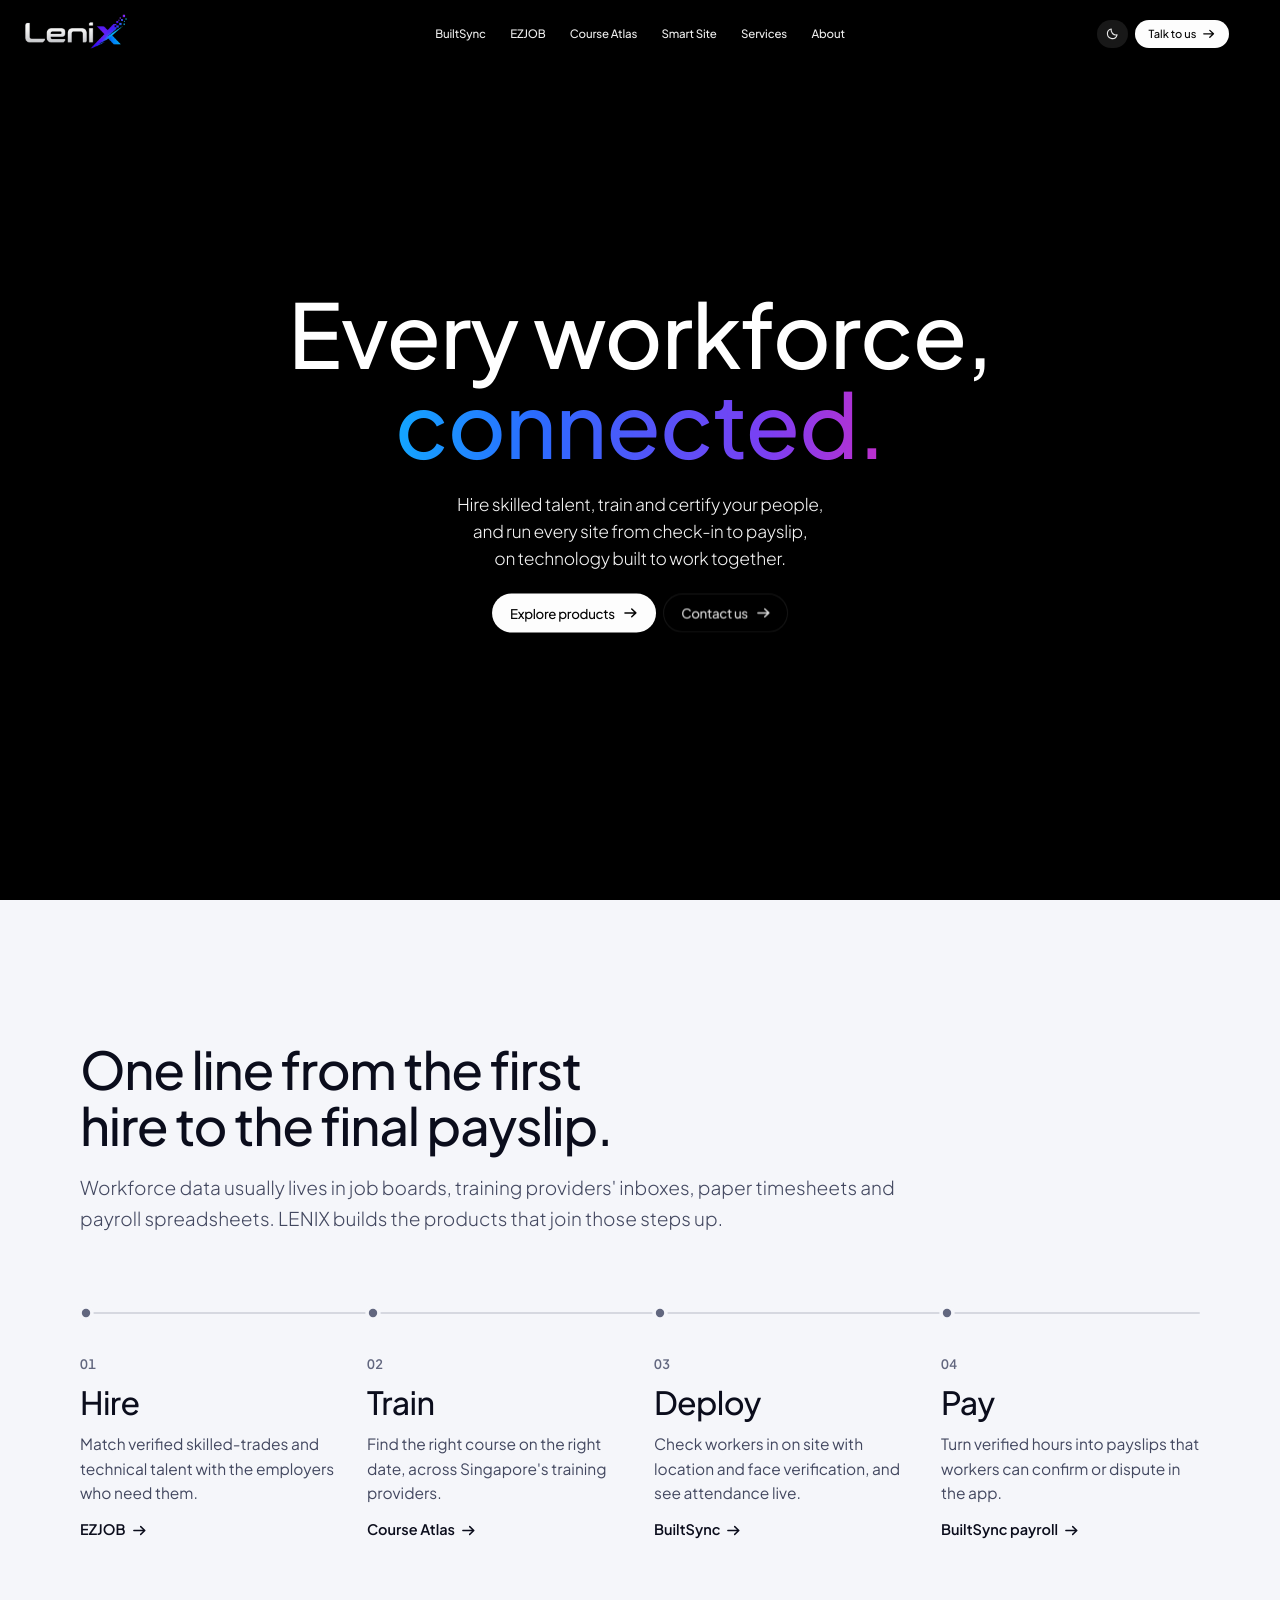
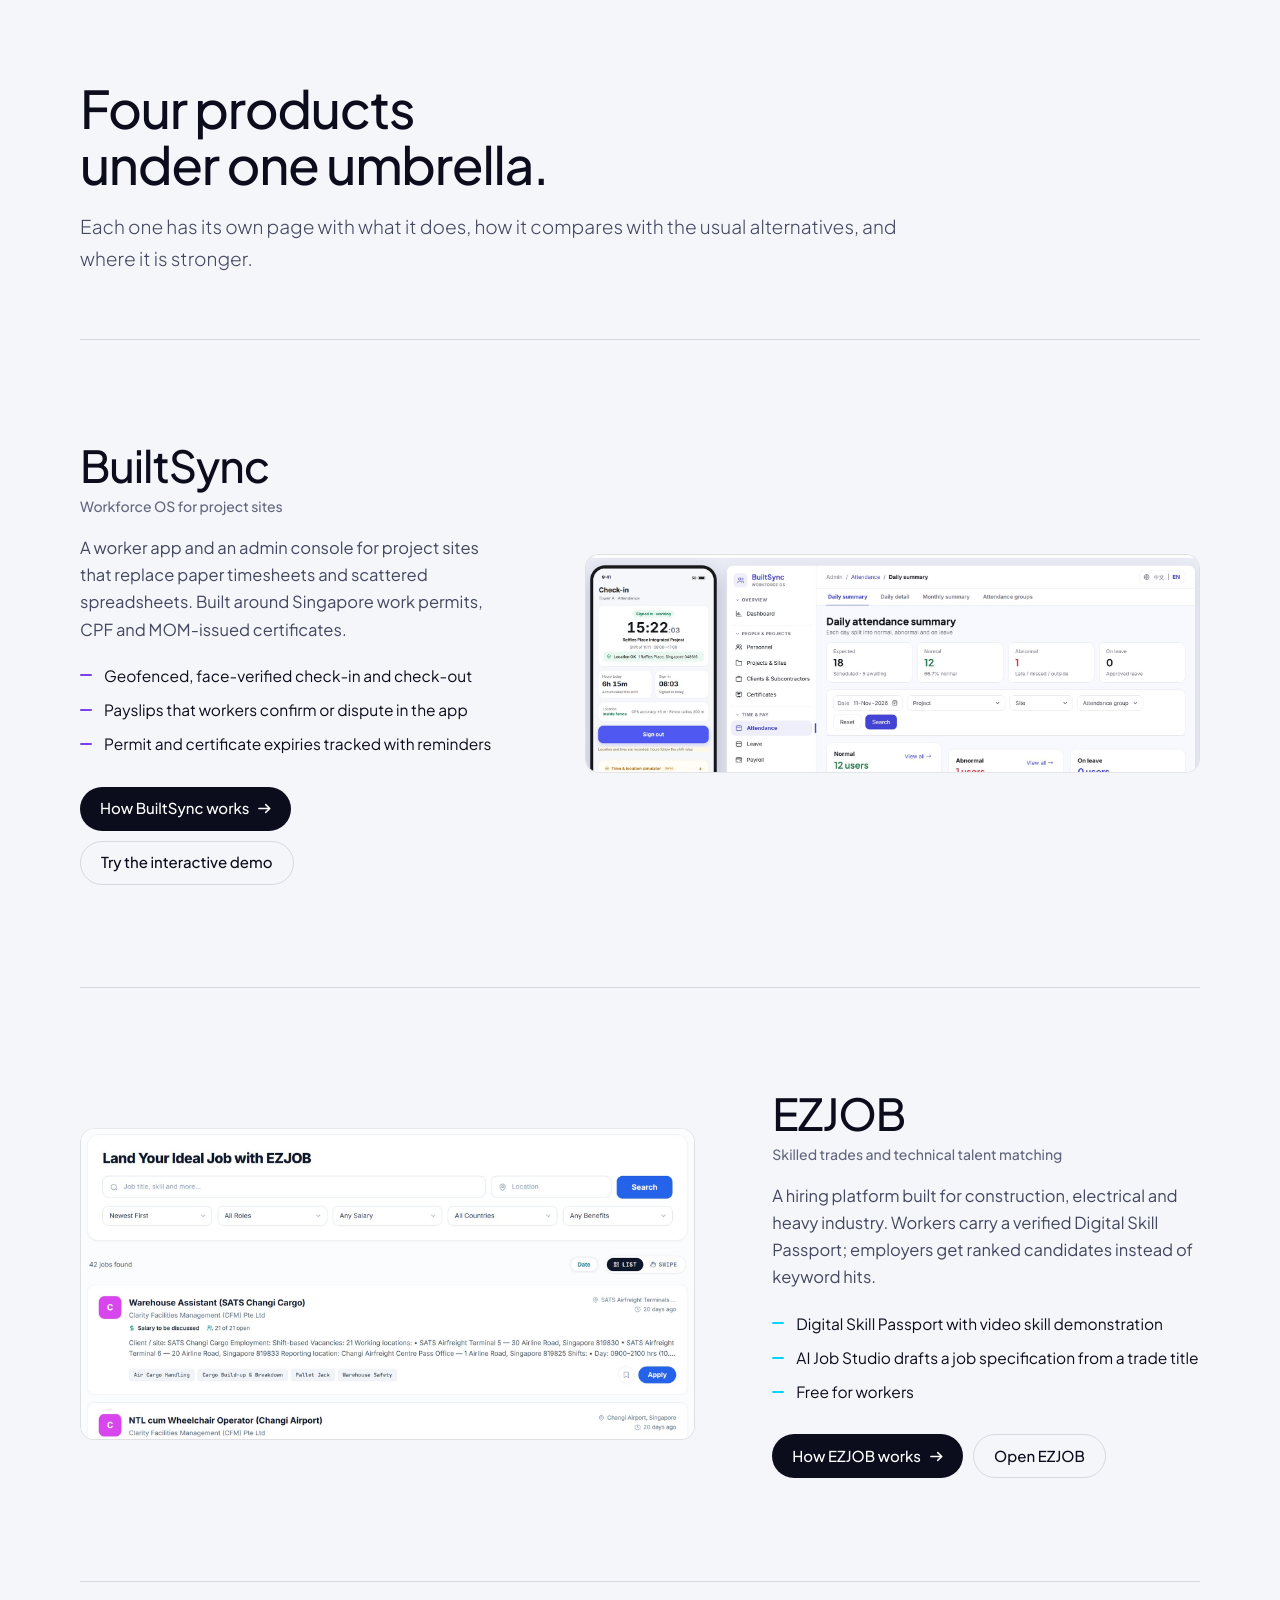
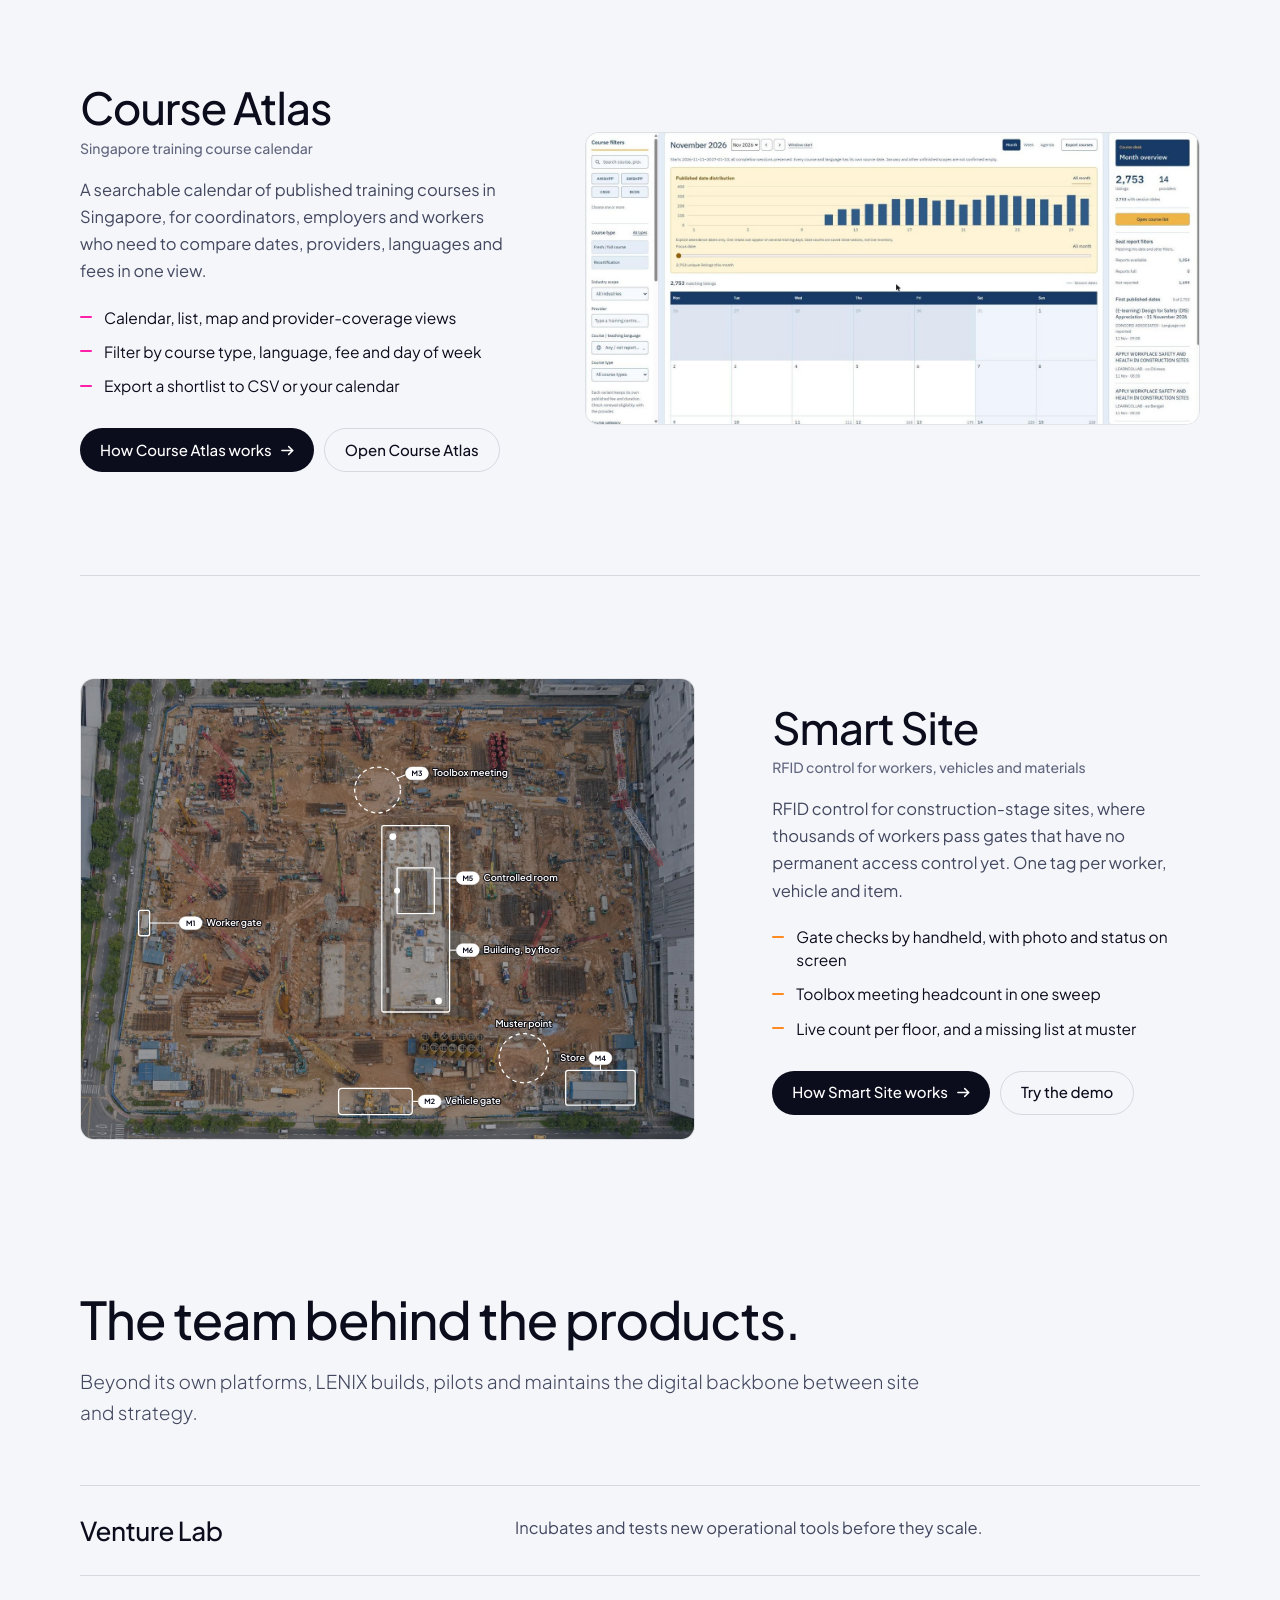
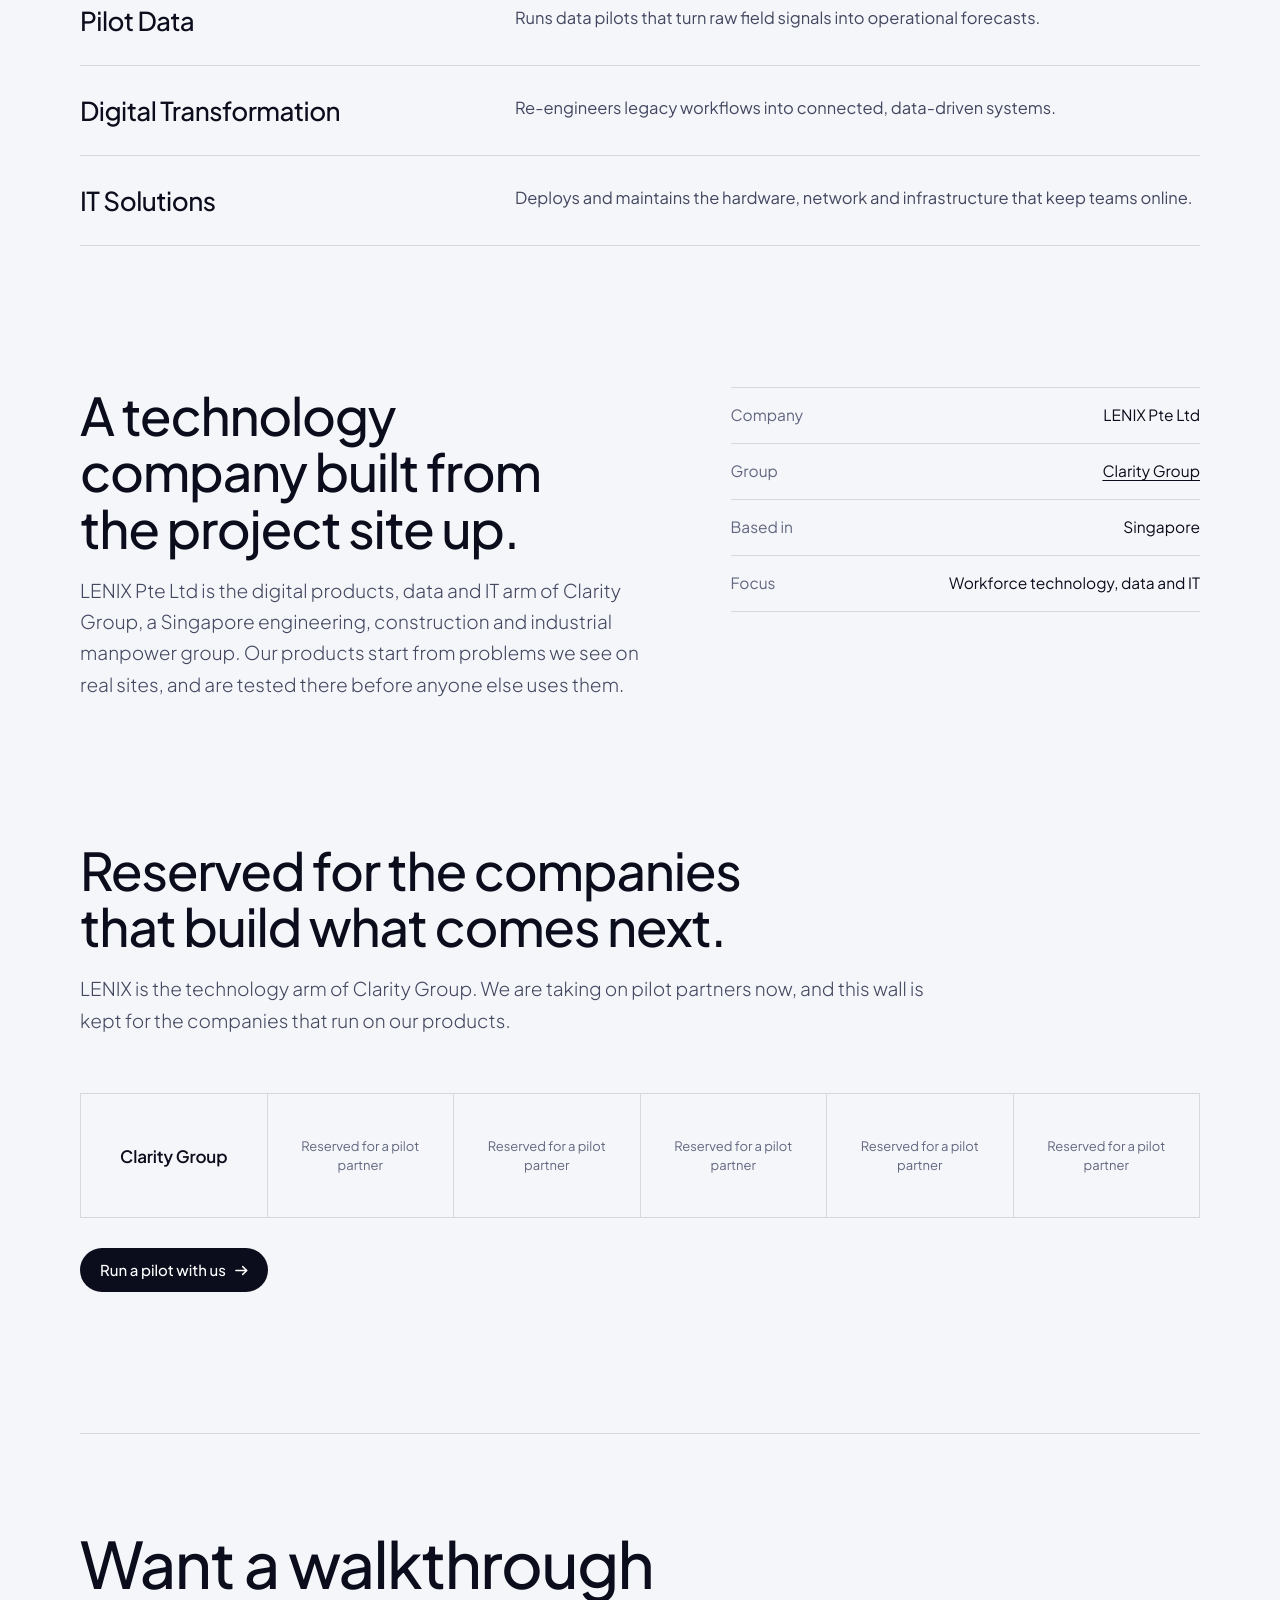
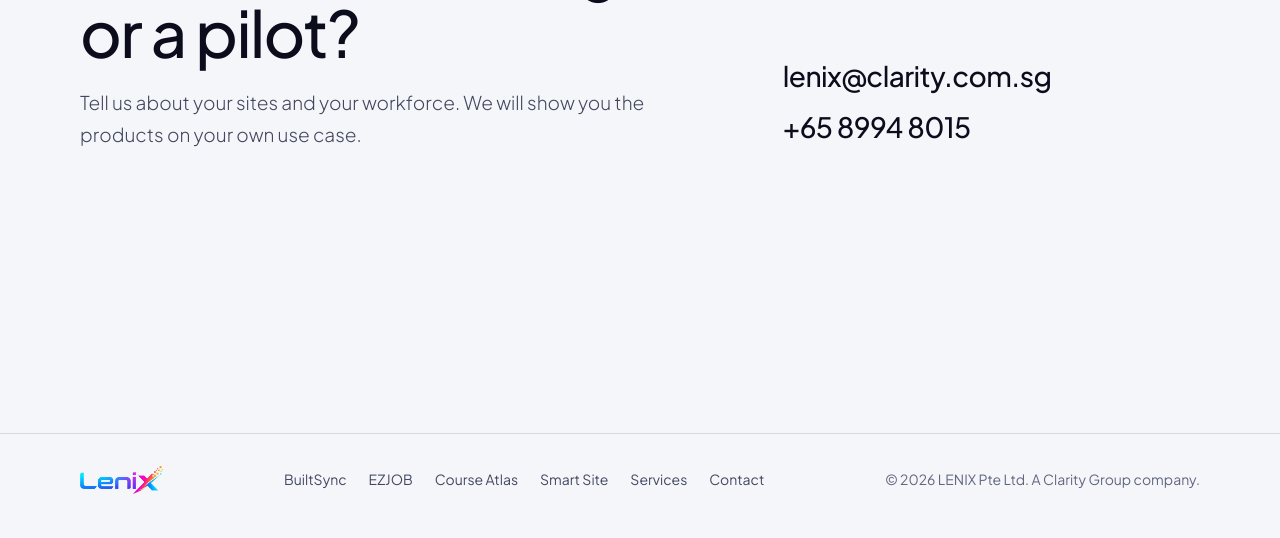
==== index.html @ 9328e0b2 "LENIX website: home, product pages, demos Static site generated by tools/build_pages.py.  Co-Authore" ====
<!DOCTYPE html>
<html lang="en">
<head>
<meta charset="utf-8">
<meta name="viewport" content="width=device-width, initial-scale=1, viewport-fit=cover">
<title>LENIX — Connecting every workforce</title>
<meta name="description" content="LENIX builds the technology that links the workforce together: EZJOB for hiring, Course Atlas for training and BuiltSync for running every project site.">
<script>
(function(){var t;try{t=localStorage.getItem('lenix-theme')}catch(e){}
if(t!=='light'&&t!=='dark'){t=window.matchMedia&&matchMedia('(prefers-color-scheme: light)').matches?'light':'dark'}
document.documentElement.setAttribute('data-theme',t);})();
</script>
<link rel="preconnect" href="https://fonts.googleapis.com">
<link rel="preconnect" href="https://fonts.gstatic.com" crossorigin>
<link href="https://fonts.googleapis.com/css2?family=Plus+Jakarta+Sans:wght@300;400;500;600;800&display=block" rel="stylesheet">
<link rel="stylesheet" href="assets/site.css">
<link rel="stylesheet" href="assets/showcase.css">
<script>
(function(){
  var root = document.documentElement;
  if (window.matchMedia && matchMedia('(prefers-reduced-motion: reduce)').matches) return;
  root.classList.add('anim');
  var started = false, cleaned = false, bootTimer, safety;
  function clean(){ if (cleaned) return; cleaned = true; clearTimeout(safety);
    document.removeEventListener('animationend', onEnd, true);
    root.classList.remove('anim'); root.classList.remove('go'); }
  function onEnd(ev){ if (ev.animationName === 'pillIn' && ev.target.classList && ev.target.classList.contains('btn-ghost')) clean(); }
  function start(){ if (started) return; started = true; clearTimeout(bootTimer);
    document.addEventListener('animationend', onEnd, true);
    safety = setTimeout(clean, 2600); root.classList.add('go'); }
  function boot(){ bootTimer = setTimeout(start, 900);
    if (document.fonts && document.fonts.ready) document.fonts.ready.then(start, start); else start(); }
  if (document.readyState === 'loading') document.addEventListener('DOMContentLoaded', boot); else boot();
})();
</script></head>
<body>
<header class="topbar is-hidden" id="topbar" inert>
  <div class="wrap bar">
    <a class="tb-logo" href="#top" aria-label="LENIX home">
      <img class="on-dark" src="assets/logo-on-dark.png" alt="LENIX" width="628" height="220">
      <img class="on-light" src="assets/logo-on-light.png" alt="LENIX" width="655" height="220">
    </a>
    <nav class="tb-links" aria-label="Primary"><a href="builtsync.html">BuiltSync</a><a href="ezjob.html">EZJOB</a><a href="courseatlas.html">Course Atlas</a><a href="smartsite.html">Smart Site</a><a href="#services">Services</a><a href="#contact">Contact</a></nav>
    <div class="tb-actions">
      <button class="icon-btn js-theme" type="button" aria-label="Switch theme"><svg class="i-sun" viewBox="0 0 16 16" fill="none" stroke="currentColor" stroke-width="1.4" stroke-linecap="round" aria-hidden="true"><circle cx="8" cy="8" r="3"/><path d="M8 1.2v1.6M8 13.2v1.6M1.2 8h1.6M13.2 8h1.6M3.2 3.2l1.1 1.1M11.7 11.7l1.1 1.1M3.2 12.8l1.1-1.1M11.7 4.3l1.1-1.1"/></svg><svg class="i-moon" viewBox="0 0 16 16" fill="none" stroke="currentColor" stroke-width="1.4" stroke-linecap="round" stroke-linejoin="round" aria-hidden="true"><path d="M13.6 9.6A6 6 0 0 1 6.4 2.4a6 6 0 1 0 7.2 7.2z"/></svg></button>
      <a class="pill solid sm" href="#contact">Talk to us <svg class="arw" viewBox="0 0 12 10" fill="none" aria-hidden="true"><path d="M0.8 5h10M7.1 1.4 10.9 5l-3.8 3.6" stroke="currentColor" stroke-width="1.35" stroke-linecap="round" stroke-linejoin="round"/></svg></a>
      <button class="icon-btn tb-burger js-burger" type="button" aria-label="Open menu" aria-expanded="false" aria-controls="tbMenu"><span></span></button>
    </div>
  </div>
  <nav class="tb-menu wrap" id="tbMenu" aria-label="Mobile"><a href="builtsync.html">BuiltSync</a><a href="ezjob.html">EZJOB</a><a href="courseatlas.html">Course Atlas</a><a href="smartsite.html">Smart Site</a><a href="#services">Services</a><a href="#contact">Contact</a></nav>
</header>

<main class="hero" id="top">
  <div class="bg" role="img" aria-label="Stylised globe of Earth rendered as a violet dot matrix against a starfield, slowly rotating">
    <video class="bg-video is-active" id="bgVideoA" autoplay muted loop playsinline preload="auto" disablepictureinpicture aria-hidden="true" poster="https://d2ol7oe51mr4n9.cloudfront.net/user_38xzZboKViGWJOttwIXH07lWA1P/82e7eb75-c65f-490a-99b5-f3d1cad54200.webp">
      <source src="https://d8j0ntlcm91z4.cloudfront.net/user_38xzZboKViGWJOttwIXH07lWA1P/hf_20260912_104036_bd6924f6-3c8e-417e-8465-6d03c8c2e9e6.mp4" type="video/mp4">
    </video>
    <video class="bg-video" id="bgVideoB" muted loop playsinline preload="auto" disablepictureinpicture aria-hidden="true" poster="https://d2ol7oe51mr4n9.cloudfront.net/user_38xzZboKViGWJOttwIXH07lWA1P/82e7eb75-c65f-490a-99b5-f3d1cad54200.webp">
      <source src="https://d8j0ntlcm91z4.cloudfront.net/user_38xzZboKViGWJOttwIXH07lWA1P/hf_20260912_104036_bd6924f6-3c8e-417e-8465-6d03c8c2e9e6.mp4" type="video/mp4">
    </video>
  </div>

  <header class="nav">
    <a class="logo" href="#top" aria-label="LENIX home"><img src="assets/logo-on-dark.png" alt="LENIX" width="628" height="220"></a>
    <nav class="nav-links" aria-label="Primary"><a href="builtsync.html">BuiltSync</a><a href="ezjob.html">EZJOB</a><a href="courseatlas.html">Course Atlas</a><a href="smartsite.html">Smart Site</a><a href="#services">Services</a><a href="#about">About</a></nav>
    <div class="nav-actions">
      <button class="btn btn-login js-theme" type="button" aria-label="Switch theme"><svg class="i-sun" viewBox="0 0 16 16" fill="none" stroke="currentColor" stroke-width="1.4" stroke-linecap="round" aria-hidden="true"><circle cx="8" cy="8" r="3"/><path d="M8 1.2v1.6M8 13.2v1.6M1.2 8h1.6M13.2 8h1.6M3.2 3.2l1.1 1.1M11.7 11.7l1.1 1.1M3.2 12.8l1.1-1.1M11.7 4.3l1.1-1.1"/></svg><svg class="i-moon" viewBox="0 0 16 16" fill="none" stroke="currentColor" stroke-width="1.4" stroke-linecap="round" stroke-linejoin="round" aria-hidden="true"><path d="M13.6 9.6A6 6 0 0 1 6.4 2.4a6 6 0 1 0 7.2 7.2z"/></svg></button>
      <a class="btn btn-nav-start" href="#contact">Talk to us <svg class="arw" viewBox="0 0 12 10" fill="none" aria-hidden="true"><path d="M0.8 5h10M7.1 1.4 10.9 5l-3.8 3.6" stroke="currentColor" stroke-width="1.35" stroke-linecap="round" stroke-linejoin="round"/></svg></a>
    </div>
    <button class="burger js-burger" id="burger" type="button" aria-label="Open menu" aria-expanded="false" aria-controls="menu"><span></span></button>
  </header>

  <nav class="menu" id="menu" aria-label="Mobile">
    <a href="builtsync.html">BuiltSync</a><a href="ezjob.html">EZJOB</a><a href="courseatlas.html">Course Atlas</a><a href="smartsite.html">Smart Site</a><a href="#services">Services</a><a href="#about">About</a>
    <div class="divider"></div>
    <button class="m-theme js-theme" type="button"><span class="js-theme-label">Light theme</span></button>
    <a class="m-start" href="#contact">Talk to us <svg class="arw" viewBox="0 0 12 10" fill="none" aria-hidden="true"><path d="M0.8 5h10M7.1 1.4 10.9 5l-3.8 3.6" stroke="currentColor" stroke-width="1.35" stroke-linecap="round" stroke-linejoin="round"/></svg></a>
  </nav>

  <div class="hero-inner">
    <h1><span class="ln"><span class="ln-i">Every workforce,</span></span>
        <span class="ln"><span class="ln-i grad-text">connected.</span></span></h1>
    <p class="sub">Hire skilled talent, train and certify your people,<br>
      and run every site from check-in to payslip,<br>
      on technology built to work together.</p>
    <div class="ctas">
      <a class="btn btn-lg btn-primary" href="#products">Explore products <svg class="arw" viewBox="0 0 12 10" fill="none" aria-hidden="true"><path d="M0.8 5h10M7.1 1.4 10.9 5l-3.8 3.6" stroke="currentColor" stroke-width="1.35" stroke-linecap="round" stroke-linejoin="round"/></svg></a>
      <a class="btn btn-lg btn-ghost" href="#contact">Contact us <svg class="arw" viewBox="0 0 12 10" fill="none" aria-hidden="true"><path d="M0.8 5h10M7.1 1.4 10.9 5l-3.8 3.6" stroke="currentColor" stroke-width="1.35" stroke-linecap="round" stroke-linejoin="round"/></svg></a>
    </div>
  </div>
</main>

<section class="blk thread" id="loop">
  <div class="wrap">
    <h2>One line from the first hire to the final payslip.</h2>
    <p class="lede">Workforce data usually lives in job boards, training providers' inboxes, paper timesheets and payroll spreadsheets. LENIX builds the products that join those steps up.</p>
    <ol data-scroll data-steps>
      <li><span class="n">01</span><h3>Hire</h3><p>Match verified skilled-trades and technical talent with the employers who need them.</p><a href="ezjob.html">EZJOB <svg class="arw" viewBox="0 0 12 10" fill="none" aria-hidden="true"><path d="M0.8 5h10M7.1 1.4 10.9 5l-3.8 3.6" stroke="currentColor" stroke-width="1.35" stroke-linecap="round" stroke-linejoin="round"/></svg></a></li>
      <li><span class="n">02</span><h3>Train</h3><p>Find the right course on the right date, across Singapore's training providers.</p><a href="courseatlas.html">Course Atlas <svg class="arw" viewBox="0 0 12 10" fill="none" aria-hidden="true"><path d="M0.8 5h10M7.1 1.4 10.9 5l-3.8 3.6" stroke="currentColor" stroke-width="1.35" stroke-linecap="round" stroke-linejoin="round"/></svg></a></li>
      <li><span class="n">03</span><h3>Deploy</h3><p>Check workers in on site with location and face verification, and see attendance live.</p><a href="builtsync.html">BuiltSync <svg class="arw" viewBox="0 0 12 10" fill="none" aria-hidden="true"><path d="M0.8 5h10M7.1 1.4 10.9 5l-3.8 3.6" stroke="currentColor" stroke-width="1.35" stroke-linecap="round" stroke-linejoin="round"/></svg></a></li>
      <li><span class="n">04</span><h3>Pay</h3><p>Turn verified hours into payslips that workers can confirm or dispute in the app.</p><a href="builtsync.html#functions">BuiltSync payroll <svg class="arw" viewBox="0 0 12 10" fill="none" aria-hidden="true"><path d="M0.8 5h10M7.1 1.4 10.9 5l-3.8 3.6" stroke="currentColor" stroke-width="1.35" stroke-linecap="round" stroke-linejoin="round"/></svg></a></li>
    </ol>
  </div>
</section>

<section class="blk" id="products">
  <div class="wrap">
    <h2>Four products under one umbrella.</h2>
    <p class="lede">Each one has its own page with what it does, how it compares with the usual alternatives, and where it is stronger.</p>
    <article class="prow" id="builtsync" style="--c:var(--violet)">
      <div class="p-copy">
        <h3>BuiltSync</h3>
        <span class="kind">Workforce OS for project sites</span>
        <p>A worker app and an admin console for project sites that replace paper timesheets and scattered spreadsheets. Built around Singapore work permits, CPF and MOM-issued certificates.</p>
        <ul class="feats"><li>Geofenced, face-verified check-in and check-out</li><li>Payslips that workers confirm or dispute in the app</li><li>Permit and certificate expiries tracked with reminders</li></ul>
        <div class="p-links">
          <a class="pill solid" href="builtsync.html">How BuiltSync works <svg class="arw" viewBox="0 0 12 10" fill="none" aria-hidden="true"><path d="M0.8 5h10M7.1 1.4 10.9 5l-3.8 3.6" stroke="currentColor" stroke-width="1.35" stroke-linecap="round" stroke-linejoin="round"/></svg></a>
          <a class="pill line" href="builtsync.html#demo">Try the interactive demo</a>
        </div>
      </div>
      <a class="shot wipe" href="builtsync.html" aria-label="BuiltSync: full breakdown"><img src="assets/shot-bs-att.jpg" alt="BuiltSync worker check-in screen beside the admin console attendance summary" width="1900" height="671" loading="lazy"></a>
    </article>
    <article class="prow flip" id="ezjob" style="--c:var(--cyan)">
      <div class="p-copy">
        <h3>EZJOB</h3>
        <span class="kind">Skilled trades and technical talent matching</span>
        <p>A hiring platform built for construction, electrical and heavy industry. Workers carry a verified Digital Skill Passport; employers get ranked candidates instead of keyword hits.</p>
        <ul class="feats"><li>Digital Skill Passport with video skill demonstration</li><li>AI Job Studio drafts a job specification from a trade title</li><li>Free for workers</li></ul>
        <div class="p-links">
          <a class="pill solid" href="ezjob.html">How EZJOB works <svg class="arw" viewBox="0 0 12 10" fill="none" aria-hidden="true"><path d="M0.8 5h10M7.1 1.4 10.9 5l-3.8 3.6" stroke="currentColor" stroke-width="1.35" stroke-linecap="round" stroke-linejoin="round"/></svg></a>
          <a class="pill line" href="https://lenix-ezjob.vercel.app/" target="_blank" rel="noopener">Open EZJOB</a>
        </div>
      </div>
      <a class="shot wipe" href="ezjob.html" aria-label="EZJOB: full breakdown"><img src="assets/shot-ez-jobs.jpg" alt="EZJOB job search with filters and live listings" width="1900" height="960" loading="lazy"></a>
    </article>
    <article class="prow" id="courseatlas" style="--c:var(--magenta)">
      <div class="p-copy">
        <h3>Course Atlas</h3>
        <span class="kind">Singapore training course calendar</span>
        <p>A searchable calendar of published training courses in Singapore, for coordinators, employers and workers who need to compare dates, providers, languages and fees in one view.</p>
        <ul class="feats"><li>Calendar, list, map and provider-coverage views</li><li>Filter by course type, language, fee and day of week</li><li>Export a shortlist to CSV or your calendar</li></ul>
        <div class="p-links">
          <a class="pill solid" href="courseatlas.html">How Course Atlas works <svg class="arw" viewBox="0 0 12 10" fill="none" aria-hidden="true"><path d="M0.8 5h10M7.1 1.4 10.9 5l-3.8 3.6" stroke="currentColor" stroke-width="1.35" stroke-linecap="round" stroke-linejoin="round"/></svg></a>
          <a class="pill line" href="https://course-atlas-sg-shinn.shinnsohai.chatgpt.site/" target="_blank" rel="noopener">Open Course Atlas</a>
        </div>
      </div>
      <a class="shot wipe" href="courseatlas.html" aria-label="Course Atlas: full breakdown"><img src="assets/shot-courseatlas.jpg" alt="Course Atlas month calendar with course filters and listings" width="1510" height="716" loading="lazy"></a>
    </article>
    <article class="prow flip" id="smartsite" style="--c:var(--orange)">
      <div class="p-copy">
        <h3>Smart Site</h3>
        <span class="kind">RFID control for workers, vehicles and materials</span>
        <p>RFID control for construction-stage sites, where thousands of workers pass gates that have no permanent access control yet. One tag per worker, vehicle and item.</p>
        <ul class="feats"><li>Gate checks by handheld, with photo and status on screen</li><li>Toolbox meeting headcount in one sweep</li><li>Live count per floor, and a missing list at muster</li></ul>
        <div class="p-links">
          <a class="pill solid" href="smartsite.html">How Smart Site works <svg class="arw" viewBox="0 0 12 10" fill="none" aria-hidden="true"><path d="M0.8 5h10M7.1 1.4 10.9 5l-3.8 3.6" stroke="currentColor" stroke-width="1.35" stroke-linecap="round" stroke-linejoin="round"/></svg></a>
          <a class="pill line" href="smartsite.html#demo">Try the demo</a>
        </div>
      </div>
      <a class="shot wipe" href="smartsite.html" aria-label="Smart Site: full breakdown" data-step="0"><svg class="plan aerial" viewBox="0 0 1448 1086" role="img" aria-label="Aerial view of a construction site with RFID reader positions marked: a worker gate on the left hoarding, a vehicle gate at the bottom, a toolbox meeting area, the building with a controlled room and two stair-core readers, a store, and a muster point">
  <image href="assets/site-aerial.jpg" width="1448" height="1086" preserveAspectRatio="xMidYMid slice"/>
  <rect class="scrim" width="1448" height="1086"/>
  <g class="m m1">
    <rect class="pl" x="136" y="546" width="26" height="60" rx="5"/><circle class="ping" cx="149" cy="576" r="64"/>
    <path class="lead" d="M162 576h70"/><g class="tag"><rect x="232" y="561" width="54" height="30" rx="15"/><text x="259" y="582" text-anchor="middle">M1</text></g><text x="296" y="583">Worker gate</text>
  </g>
  <g class="m m2">
    <rect class="pl" x="608" y="966" width="174" height="62" rx="8"/><circle class="ping" cx="695" cy="997" r="76"/>
    <path class="lead" d="M782 997h14"/><g class="tag"><rect x="796" y="982" width="54" height="30" rx="15"/><text x="823" y="1003" text-anchor="middle">M2</text></g><text x="860" y="1004">Vehicle gate</text>
  </g>
  <g class="m m3">
    <circle class="pl dash-ln" cx="700" cy="262" r="54"/><circle class="ping" cx="700" cy="262" r="64"/>
    <path class="lead" d="M746 234l20-8"/><g class="tag"><rect x="766" y="208" width="54" height="30" rx="15"/><text x="793" y="229" text-anchor="middle">M3</text></g><text x="830" y="230">Toolbox meeting</text>
  </g>
  <g class="m m6">
    <rect class="pl" x="710" y="346" width="160" height="440" rx="4"/>
    <circle class="solid" cx="736" cy="372" r="8"/><circle class="solid" cx="844" cy="760" r="8"/>
    <circle class="ping" cx="736" cy="372" r="48"/><circle class="ping" cx="844" cy="760" r="48"/>
    <path class="lead" d="M870 640h16"/><g class="tag"><rect x="886" y="625" width="54" height="30" rx="15"/><text x="913" y="646" text-anchor="middle">M6</text></g><text x="950" y="647">Building, by floor</text>
    <circle class="pl dash-ln" cx="1045" cy="895" r="58"/><circle class="ping" cx="1045" cy="895" r="66"/>
    <text x="1045" y="822" text-anchor="middle">Muster point</text>
  </g>
  <g class="m m5">
    <rect class="pl" x="746" y="446" width="88" height="108" rx="3"/><circle class="solid" cx="746" cy="500" r="7"/><circle class="ping" cx="746" cy="500" r="42"/>
    <path class="lead" d="M834 470h52"/><g class="tag"><rect x="886" y="455" width="54" height="30" rx="15"/><text x="913" y="476" text-anchor="middle">M5</text></g><text x="950" y="477">Controlled room</text>
  </g>
  <g class="m m4">
    <rect class="pl" x="1144" y="924" width="164" height="82" rx="6"/><circle class="ping" cx="1226" cy="965" r="76"/>
    <path class="lead" d="M1226 924v-14"/><g class="tag"><rect x="1199" y="880" width="54" height="30" rx="15"/><text x="1226" y="901" text-anchor="middle">M4</text></g><text x="1190" y="902" text-anchor="end">Store</text>
  </g>
</svg></a>
    </article>
  </div>
</section>

<section class="blk" id="services" style="padding-top:clamp(24px, 4vw, 48px)">
  <div class="wrap">
    <h2>The team behind the products.</h2>
    <p class="lede">Beyond its own platforms, LENIX builds, pilots and maintains the digital backbone between site and strategy.</p>
    <div class="rows">
      <div><h3>Venture Lab</h3><p>Incubates and tests new operational tools before they scale.</p></div>
      <div><h3>Pilot Data</h3><p>Runs data pilots that turn raw field signals into operational forecasts.</p></div>
      <div><h3>Digital Transformation</h3><p>Re-engineers legacy workflows into connected, data-driven systems.</p></div>
      <div><h3>IT Solutions</h3><p>Deploys and maintains the hardware, network and infrastructure that keep teams online.</p></div>
    </div>
  </div>
</section>

<section class="blk" id="about">
  <div class="wrap split">
    <div>
      <h2>A technology company built from the project site up.</h2>
      <p class="lede">LENIX Pte Ltd is the digital products, data and IT arm of Clarity Group, a Singapore engineering, construction and industrial manpower group. Our products start from problems we see on real sites, and are tested there before anyone else uses them.</p>
    </div>
    <dl class="facts">
      <div><dt>Company</dt><dd>LENIX Pte Ltd</dd></div>
      <div><dt>Group</dt><dd><a href="https://www.clarity.com.sg/our-business/lenix" target="_blank" rel="noopener">Clarity Group</a></dd></div>
      <div><dt>Based in</dt><dd>Singapore</dd></div>
      <div><dt>Focus</dt><dd>Workforce technology, data and IT</dd></div>
    </dl>
  </div>
</section>

<section class="blk" id="clients">
  <div class="wrap">
    <h2>Reserved for the companies that build what comes next.</h2>
    <p class="lede">LENIX is the technology arm of Clarity Group. We are taking on pilot partners now, and this wall is kept for the companies that run on our products.</p>
    <ul class="clients"><li><a href="https://www.clarity.com.sg" target="_blank" rel="noopener">Clarity Group</a></li><li><span class="open">Reserved for a pilot partner</span></li><li><span class="open">Reserved for a pilot partner</span></li><li><span class="open">Reserved for a pilot partner</span></li><li><span class="open">Reserved for a pilot partner</span></li><li><span class="open">Reserved for a pilot partner</span></li></ul>
    <div class="p-links"><a class="pill solid" href="#contact">Run a pilot with us <svg class="arw" viewBox="0 0 12 10" fill="none" aria-hidden="true"><path d="M0.8 5h10M7.1 1.4 10.9 5l-3.8 3.6" stroke="currentColor" stroke-width="1.35" stroke-linecap="round" stroke-linejoin="round"/></svg></a></div>
  </div>
</section>

<section class="blk" id="contact">
  <div class="wrap contact">
    <div>
      <h2>Want a walkthrough or a pilot?</h2>
      <p class="lede">Tell us about your sites and your workforce. We will show you the products on your own use case.</p>
    </div>
    <div class="contact-links">
      <a href="mailto:lenix@clarity.com.sg">lenix@clarity.com.sg</a>
      <a href="tel:+6589948015">+65 8994 8015</a>
    </div>
  </div>
</section>
<footer>
  <div class="wrap">
    <a href="#top" aria-label="LENIX home">
      <img class="on-dark" src="assets/logo-on-dark.png" alt="LENIX" width="628" height="220">
      <img class="on-light" src="assets/logo-on-light.png" alt="LENIX" width="655" height="220">
    </a>
    <nav aria-label="Footer">
      <a href="builtsync.html">BuiltSync</a><a href="ezjob.html">EZJOB</a><a href="courseatlas.html">Course Atlas</a><a href="smartsite.html">Smart Site</a>
      <a href="#services">Services</a><a href="#contact">Contact</a>
    </nav>
    <span>&copy; 2026 LENIX Pte Ltd. A Clarity Group company.</span>
  </div>
</footer>
<script src="assets/site.js"></script>
</body>
</html>
---- assets/site.css ----
/* LENIX site styles. Shared by index.html and the product pages. */

:root{
  /* hero reference unit: the hero is authored against a 1280 x 800 render */
  --u: min(calc(100vw / 1280), calc(100dvh / 760));
  --ink:#ffffff; --ink-muted:#ededed; --panel:#181818;
  --white-btn:#fdfdfd; --btn-ink-hero:#050505;
  --glass-fill:rgba(0,0,0,.78); --glass-line:rgba(255,255,255,.09);
  --dx:0; --dy:10;

  /* logo palette */
  --cyan:#00d4ff; --blue:#2b6bff; --violet:#7b3ff2; --magenta:#ff1fa8; --orange:#ff8a1f;
  --grad:linear-gradient(90deg, var(--cyan) 0%, var(--blue) 35%, var(--violet) 68%, var(--magenta) 100%);

  --e-reveal:cubic-bezier(.16, 1, .3, 1);
  --e-soft:cubic-bezier(.25, .8, .3, 1);

  /* dark theme (default) */
  color-scheme:dark;
  --page:#06060c; --surface:#0f0f1a; --surface-2:#161626;
  --line:rgba(255,255,255,.11);
  --text:#f3f4f8; --text-2:#b9bbcb; --text-3:#8d90a6;
  --accent:#98a9ff;
  --btn:#fdfdfd; --btn-ink:#06060c;
  --good:#5fe0ae; --weak:#ffb46b;
  --bar:rgba(6,6,12,.78);
}
html[data-theme="light"]{
  color-scheme:light;
  --page:#f5f6fa; --surface:#ffffff; --surface-2:#eaecf4;
  --line:rgba(14,18,48,.13);
  --text:#0b0d1c; --text-2:#434860; --text-3:#62677f;
  --accent:#2747c9;
  --btn:#0b0d1c; --btn-ink:#ffffff;
  --good:#0b7551; --weak:#9a5200;
  --bar:rgba(245,246,250,.82);
}
@supports not (height: 100dvh){
  :root{ --u: min(calc(100vw / 1280), calc(100vh / 760)); }
}

*{box-sizing:border-box}
html{scroll-behavior:smooth;background:var(--page);scrollbar-color:var(--text-3) transparent;scroll-padding-top:84px}
html,body{margin:0;padding:0}
body{
  font-family:'Plus Jakarta Sans', -apple-system, BlinkMacSystemFont, 'Segoe UI', Roboto, sans-serif;
  -webkit-font-smoothing:antialiased;-moz-osx-font-smoothing:grayscale;
  text-rendering:geometricPrecision;
  color:var(--text);background:var(--page);overflow-x:clip;
  transition:background-color .3s ease, color .3s ease;
}
::selection{background:var(--violet);color:#fff}
a{color:inherit;text-underline-offset:.22em;text-decoration-thickness:1px}
img{max-width:100%}
a:focus-visible,button:focus-visible,[tabindex]:focus-visible{outline:2px solid var(--accent);outline-offset:3px;border-radius:8px}
.arw{flex:0 0 auto;display:block;width:13px;height:11px}
.wrap{width:min(1120px, 100% - 48px);margin:0 auto}
.sr{position:absolute;width:1px;height:1px;overflow:hidden;clip-path:inset(50%);white-space:nowrap}

/* ================= HERO (home) ================= */
.hero{position:relative;width:100%;height:100dvh;overflow:hidden;background:#000;color:var(--ink)}
@supports not (height: 100dvh){ .hero{height:100vh} }
.bg{
  position:absolute;left:50%;top:50%;transform:translate(-50%,-50%);
  scale:calc(1 + var(--hs, 0) * .14);
  width:max(100vw, calc(100dvh * 1.6));height:max(62.5vw, 100dvh);background-color:#000;
}
@supports not (height: 100dvh){
  .bg{width:max(100vw, calc(100vh * 1.6));height:max(62.5vw, 100vh)}
}
.bg-video{position:absolute;inset:0;width:100%;height:100%;object-fit:cover;object-position:51% 8%;
  display:block;background-color:#000;pointer-events:none;opacity:0;transition:opacity .9s linear}
.bg-video.is-active{opacity:1}
.hero::after{content:"";position:absolute;left:0;right:0;bottom:0;height:22%;
  background:linear-gradient(180deg, rgba(6,6,12,0) 0%, #06060c 100%);pointer-events:none;z-index:1}
html[data-theme="light"] .hero::after{display:none}

.nav{position:absolute;top:0;left:0;right:0;height:calc(67 * var(--u));display:flex;align-items:center;
  padding-left:calc(24.5 * var(--u));padding-right:calc(50.7 * var(--u));z-index:3}
.logo{display:block;line-height:0;transform:translateY(calc(-2.4 * var(--u)));text-decoration:none}
.logo img{display:block;height:calc(36 * var(--u));width:auto}
.nav-links{position:absolute;left:50%;top:50%;transform:translate(-50%,-50%);
  display:flex;align-items:center;gap:calc(24.3 * var(--u));white-space:nowrap}
.nav-links a{color:var(--ink-muted);text-decoration:none;font-size:calc(11.5 * var(--u));
  font-weight:500;letter-spacing:calc(-0.15 * var(--u));line-height:1;transition:color .18s ease}
.nav-links a:hover{color:#fff}
.nav-actions{margin-left:auto;display:flex;align-items:center;gap:calc(6.8 * var(--u))}
.btn{display:inline-flex;align-items:center;justify-content:center;font-family:inherit;text-decoration:none;
  white-space:nowrap;border:0;cursor:pointer}
.btn-login{height:calc(28 * var(--u));padding:0 calc(9 * var(--u));border-radius:calc(14 * var(--u));
  background:var(--panel);color:#e8e8e8;font-size:calc(11.5 * var(--u));font-weight:500;
  transition:background .18s ease,color .18s ease}
.btn-login:hover{background:#232323;color:#fff}
.btn-login svg{width:calc(13 * var(--u));height:calc(13 * var(--u))}
.btn-nav-start{height:calc(28 * var(--u));padding-left:calc(13.5 * var(--u));padding-right:calc(14.5 * var(--u));
  border-radius:calc(14 * var(--u));background:var(--white-btn);color:var(--btn-ink-hero);
  font-size:calc(11.1 * var(--u));font-weight:500;gap:calc(7 * var(--u));transition:background .18s ease}
.btn-nav-start:hover{background:#fff}
.btn-nav-start .arw{width:calc(11.5 * var(--u));height:calc(9.6 * var(--u))}

.burger{display:none;margin-left:auto;width:calc(40 * var(--u));height:calc(28 * var(--u));
  align-items:center;justify-content:center;background:var(--panel);border-radius:calc(14 * var(--u));
  border:0;cursor:pointer;padding:0}
.burger span,.tb-burger span{display:block;width:16px;height:1.5px;background:currentColor;border-radius:2px;position:relative}
.burger span::before,.burger span::after,.tb-burger span::before,.tb-burger span::after{
  content:"";position:absolute;left:0;width:16px;height:1.5px;background:currentColor;border-radius:2px}
.burger span::before,.tb-burger span::before{top:-5px}
.burger span::after,.tb-burger span::after{top:5px}
.burger{color:#ededed}

.hero-inner{position:absolute;left:50%;top:50%;
  transform:translate(-50%,-50%) translate(calc(var(--dx) * var(--u)), calc(var(--dy) * var(--u)));
  translate:0 calc(var(--hs, 0) * -90px);
  opacity:calc(1 - var(--hs, 0) * 1.9);
  width:max-content;text-align:center;z-index:2}
.ln,.ln-i{display:block}
.hero h1{margin:0;font-weight:500;font-size:calc(89 * var(--u));line-height:calc(90 * var(--u));
  letter-spacing:calc(-1 * var(--u));color:var(--ink)}
/* the one place the logo gradient is used as type: it is the wordmark's own treatment */
.grad-text{background:var(--grad);-webkit-background-clip:text;background-clip:text;
  -webkit-text-fill-color:transparent;color:transparent;padding-bottom:.08em}
.sub{margin:calc(16.1 * var(--u)) 0 0;font-weight:300;font-size:calc(17.4 * var(--u));
  line-height:calc(27 * var(--u));letter-spacing:calc(-0.30 * var(--u));color:#f6f6f6;
  text-shadow:0 1px 18px rgba(0,0,0,.65)}
.ctas{margin-top:calc(21.8 * var(--u));display:flex;align-items:center;justify-content:center;gap:calc(7 * var(--u))}
.btn-lg{height:calc(39 * var(--u));border-radius:calc(19.5 * var(--u));font-size:calc(13.3 * var(--u));
  font-weight:500;letter-spacing:calc(-0.3 * var(--u));gap:calc(9 * var(--u))}
.btn-primary{background:var(--white-btn);color:var(--btn-ink-hero);
  padding-left:calc(18.2 * var(--u));padding-right:calc(19.2 * var(--u));transition:background .18s ease}
.btn-primary:hover{background:#fff}
.btn-ghost{background:var(--glass-fill);color:#d9d9d9;padding:0 calc(17.4 * var(--u));
  border:1px solid var(--glass-line);-webkit-backdrop-filter:blur(2px);backdrop-filter:blur(2px);
  transition:background .18s ease,border-color .18s ease}
.btn-ghost:hover{background:rgba(0,0,0,.66);border-color:rgba(255,255,255,.16)}
.btn-lg .arw{width:calc(13 * var(--u));height:calc(10.8 * var(--u))}
.hero a:focus-visible,.hero button:focus-visible{outline-color:#a99bff;border-radius:99px}

.menu{display:none}
@keyframes menuIn{from{opacity:0;transform:translateY(-6px) scale(.985)}to{opacity:1;transform:none}}

@media (max-width:1160px){
  :root{ --u: min(max(0.9px, min(calc(100vw / 1280), calc(100dvh / 760))), calc((100vw - 72px) / 800), calc(100dvh / 620)); }
  .nav{height:max(58px, calc(67 * var(--u)));padding-left:max(24px, calc(28 * var(--u)));padding-right:max(24px, calc(28 * var(--u)))}
  .logo img{height:max(30px, calc(36 * var(--u)))}
  .nav-links,.nav-actions{display:none}
  .burger{display:flex;width:max(46px, calc(48 * var(--u)));height:max(38px, calc(34 * var(--u)));border-radius:999px}
  .hero-inner{max-width:calc(100vw - 48px)}
  .sub{font-size:max(16px, calc(17.4 * var(--u)));line-height:max(25px, calc(27 * var(--u)))}
  .ctas{margin-top:max(26px, calc(21.8 * var(--u)));gap:max(10px, calc(7 * var(--u)))}
  .btn-lg{height:max(44px, calc(39 * var(--u)));border-radius:max(22px, calc(19.5 * var(--u)));
    font-size:max(15px, calc(13.3 * var(--u)));gap:max(10px, calc(9 * var(--u)))}
  .btn-primary{padding-left:max(21px, calc(18.2 * var(--u)));padding-right:max(22px, calc(19.2 * var(--u)))}
  .btn-ghost{padding-left:max(20px, calc(17.4 * var(--u)));padding-right:max(21px, calc(18.4 * var(--u)))}
  .btn-lg .arw{width:max(14px, calc(13 * var(--u)));height:max(11.6px, calc(10.8 * var(--u)))}
  .menu{position:absolute;top:calc(max(58px, calc(67 * var(--u))) - 6px);right:max(24px, calc(28 * var(--u)));
    width:min(320px, calc(100vw - 48px));background:rgba(10,10,12,.92);-webkit-backdrop-filter:blur(22px);
    backdrop-filter:blur(22px);border:1px solid rgba(255,255,255,.09);border-radius:16px;padding:10px 8px 12px;
    flex-direction:column;transform-origin:top right;z-index:5}
  .menu.open{display:flex;animation:menuIn .18s ease both}
  .menu a,.menu .m-theme{color:var(--ink-muted);text-decoration:none;font:inherit;font-size:15px;font-weight:500;
    text-align:left;background:none;border:0;cursor:pointer;padding:12px 14px;border-radius:10px;
    transition:background .18s ease,color .18s ease}
  .menu a:hover,.menu .m-theme:hover{background:rgba(255,255,255,.06);color:#fff}
  .menu .divider{height:1px;background:rgba(255,255,255,.08);margin:8px 14px}
  .menu .m-start{display:flex;align-items:center;justify-content:center;gap:9px;background:var(--white-btn);
    color:var(--btn-ink-hero);margin:6px 8px 0;padding:13px 16px;border-radius:12px;font-weight:600}
  .menu .m-start:hover{background:#fff;color:var(--btn-ink-hero)}
}
@media (max-width:552px){
  :root{--u:1px}
  .nav{height:56px;padding:0 20px}
  .logo img{height:28px}
  .burger{width:42px;height:36px}
  .hero-inner{left:0;right:0;top:50%;width:auto;max-width:none;padding:0 20px;transform:translateY(-47%)}
  .hero h1{font-size:min(60px, calc((100vw - 44px) / 8.9));line-height:1.08;letter-spacing:-.02em}
  .sub{margin-top:16px;font-size:clamp(15.5px, 4vw, 16.5px);line-height:1.6;letter-spacing:0;max-width:42ch;margin-left:auto;margin-right:auto}
  .sub br{display:none}
  .ctas{margin-top:24px;gap:10px;flex-wrap:wrap}
  .btn-lg{height:46px;border-radius:23px;font-size:15px;gap:9px}
  .btn-primary{padding-left:20px;padding-right:21px}
  .btn-ghost{padding-left:19px;padding-right:20px}
  .btn-lg .arw{width:13px;height:11px}
  .menu{top:50px;left:16px;right:16px;width:auto}
}
@media (max-width:353px){
  .ctas{flex-direction:column;align-items:center}
  .btn-lg{width:min(100%,272px)}
}
@media (max-width:552px) and (max-height:460px){
  .hero h1{font-size:min(40px, calc((100vw - 44px) / 8.9))}
  .sub{margin-top:12px;font-size:15px;line-height:1.5}
  .ctas{margin-top:18px}
  .hero-inner{transform:translateY(-44%)}
}

/* hero entrance: runs once, then the classes are removed */
html.anim .ln{overflow:hidden;padding-top:.26em;margin-top:-.26em}
html.anim .ln-i{transform:translateY(110%)}
html.anim .logo, html.anim .nav-links a, html.anim .nav-actions .btn,
html.anim .burger, html.anim .sub, html.anim .ctas .btn{opacity:0}
@keyframes lineRise{from{transform:translateY(110%)}to{transform:translateY(0)}}
@keyframes subIn{from{opacity:0;transform:translateY(calc(14 * var(--u)));filter:blur(4px)}to{opacity:1;transform:none;filter:blur(0)}}
@keyframes subInFlat{from{opacity:0;transform:translateY(calc(12 * var(--u)))}to{opacity:1;transform:none}}
@keyframes pillIn{from{opacity:0;transform:translateY(calc(8 * var(--u))) scale(.972)}to{opacity:1;transform:none}}
@keyframes liftIn{from{opacity:0;transform:translateY(calc(9 * var(--u)))}to{opacity:1;transform:none}}
@keyframes logoIn{
  from{opacity:0;transform:translateY(calc(-2.4 * var(--u))) translateY(calc(9 * var(--u)))}
  to{opacity:1;transform:translateY(calc(-2.4 * var(--u)))}}
html.anim.go .ln-i{animation:lineRise 1.05s var(--e-reveal) both}
html.anim.go .ln:nth-child(1) .ln-i{animation-delay:.12s}
html.anim.go .ln:nth-child(2) .ln-i{animation-delay:.22s}
html.anim.go .logo{animation:logoIn .62s var(--e-soft) .46s both}
html.anim.go .nav-links a{animation:liftIn .55s var(--e-soft) both}
html.anim.go .nav-links a:nth-child(1){animation-delay:.540s}
html.anim.go .nav-links a:nth-child(2){animation-delay:.585s}
html.anim.go .nav-links a:nth-child(3){animation-delay:.630s}
html.anim.go .nav-links a:nth-child(4){animation-delay:.675s}
html.anim.go .nav-links a:nth-child(5){animation-delay:.720s}
html.anim.go .sub{animation:subIn .85s var(--e-reveal) .58s both}
html.anim.go .btn-login{animation:pillIn .55s var(--e-soft) .68s both}
html.anim.go .burger{animation:pillIn .55s var(--e-soft) .68s both}
html.anim.go .btn-nav-start{animation:pillIn .55s var(--e-soft) .73s both}
html.anim.go .ctas .btn-primary{animation:pillIn .70s var(--e-reveal) .90s both}
html.anim.go .ctas .btn-ghost{animation:pillIn .70s var(--e-reveal) .97s both}
@media (max-width:552px){
  html.anim.go .sub{animation-name:subInFlat}
  html.anim.go .ln-i{animation-duration:.92s}
  html.anim.go .ctas .btn-primary{animation-delay:.84s}
  html.anim.go .ctas .btn-ghost{animation-delay:.90s}
}

/* ================= TOP BAR (all pages) ================= */
.topbar{position:fixed;top:0;left:0;right:0;z-index:50;background:var(--bar);
  -webkit-backdrop-filter:blur(16px) saturate(1.4);backdrop-filter:blur(16px) saturate(1.4);
  border-bottom:1px solid var(--line);transition:transform .4s var(--e-reveal), visibility .4s}
.topbar.is-hidden{transform:translateY(-102%);visibility:hidden}
.bar{height:64px;display:flex;align-items:center;gap:28px}
.tb-logo{display:block;line-height:0;flex:0 0 auto}
.tb-logo img{height:30px;width:auto;display:block}
.on-light{display:none!important}
html[data-theme="light"] .on-light{display:block!important}
html[data-theme="light"] .on-dark{display:none!important}
.tb-links{display:flex;gap:26px;margin-left:auto}
.tb-links a{font-size:14.5px;font-weight:500;color:var(--text-2);text-decoration:none;padding:6px 0;
  border-bottom:1px solid transparent;transition:color .18s ease,border-color .18s ease}
.tb-links a:hover{color:var(--text)}
.tb-links a[aria-current="page"]{color:var(--text);border-bottom-color:var(--text)}
.tb-actions{display:flex;align-items:center;gap:8px}
.icon-btn{width:38px;height:38px;border-radius:19px;display:inline-grid;place-items:center;background:transparent;
  border:1px solid var(--line);color:var(--text);cursor:pointer;padding:0;transition:background .18s ease}
.icon-btn:hover{background:var(--surface-2)}
.icon-btn svg{width:16px;height:16px}
.i-moon{display:none}
html[data-theme="light"] .i-moon{display:block}
html[data-theme="light"] .i-sun{display:none}
.tb-burger{display:none}
.tb-menu{display:none}
.progress{position:fixed;top:0;left:0;width:100%;height:2px;z-index:60;background:var(--grad);
  transform-origin:0 50%;transform:scaleX(var(--read, 0));pointer-events:none}

.pill{display:inline-flex;align-items:center;gap:9px;height:44px;padding:0 20px;border-radius:22px;
  font-size:15px;font-weight:500;text-decoration:none;white-space:nowrap;
  transition:background .18s ease,border-color .18s ease,opacity .18s ease}
.pill.sm{height:38px;padding:0 16px;font-size:14px}
.pill.solid{background:var(--btn);color:var(--btn-ink)}
.pill.solid:hover{opacity:.88}
.pill.line{color:var(--text);border:1px solid var(--line)}
.pill.line:hover{background:var(--surface-2)}
.pill .arw{transition:translate .2s var(--e-soft)}
.pill:hover .arw{translate:3px 0}
.note{font-size:13px;color:var(--text-3)}

@media (max-width:900px){
  .tb-links{display:none}
  .tb-actions{margin-left:auto}
  .tb-actions .pill{display:none}
  .tb-burger{display:inline-grid}
  .tb-menu.open{display:grid;gap:2px;padding:8px 24px 18px;border-top:1px solid var(--line);animation:menuIn .18s ease both}
  .tb-menu a{padding:12px 0;font-size:16px;font-weight:500;text-decoration:none;color:var(--text)}
}

/* ================= SECTIONS ================= */
.blk{padding:clamp(80px, 11vw, 144px) 0 0}
.blk:last-of-type{padding-bottom:clamp(80px, 11vw, 144px)}
h2{margin:0;font-weight:500;font-size:clamp(30px, 4.2vw, 52px);line-height:1.08;letter-spacing:-.025em;text-wrap:balance;max-width:20ch}
h3{margin:0;font-weight:600;letter-spacing:-.01em}
.lede{margin:20px 0 0;max-width:62ch;font-weight:300;font-size:clamp(16.5px, 1.5vw, 19px);line-height:1.65;color:var(--text-2)}

/* the thread: one line that draws from hire to pay as the section scrolls through */
.thread ol{list-style:none;margin:72px 0 0;padding:44px 0 0;position:relative;display:grid;grid-template-columns:repeat(4, 1fr);gap:28px}
.thread ol::before,.thread ol::after{content:"";position:absolute;left:0;right:0;top:4px;height:2px;border-radius:2px}
.thread ol::before{background:var(--line)}
.thread ol::after{background:var(--grad);transform-origin:0 50%;transform:scaleX(var(--p, 1))}
.thread li{position:relative;transition:opacity .5s ease}
.thread li::before{content:"";position:absolute;left:0;top:-45px;width:12px;height:12px;border-radius:50%;z-index:1;
  background:var(--text);box-shadow:0 0 0 5px var(--page);transition:background .4s ease, scale .5s var(--e-reveal)}
.thread .n{font-size:13px;font-weight:600;color:var(--text-3);font-variant-numeric:tabular-nums;letter-spacing:.04em}
.thread h3{margin-top:10px;font-size:clamp(24px, 2.6vw, 32px);font-weight:500;letter-spacing:-.02em}
.thread li p{margin:10px 0 0;font-size:15.5px;line-height:1.6;color:var(--text-2);max-width:26ch}
.thread li a{display:inline-flex;align-items:center;gap:7px;margin-top:14px;font-size:14.5px;font-weight:600;text-decoration:none;color:var(--text)}
.thread li a:hover{text-decoration:underline}
html.motion .thread li{opacity:.34}
html.motion .thread li::before{background:var(--text-3);scale:.7}
html.motion .thread li.on{opacity:1}
html.motion .thread li.on::before{background:var(--text);scale:1}

/* product rows on the home page */
.prow{display:grid;grid-template-columns:minmax(0, .82fr) minmax(0, 1.18fr);gap:clamp(32px, 6vw, 88px);align-items:center;
  padding:clamp(56px, 8vw, 104px) 0;border-top:1px solid var(--line)}
.prow:first-of-type{margin-top:64px}
.prow.flip{grid-template-columns:minmax(0, 1.18fr) minmax(0, .82fr)}
.prow.flip .p-copy{order:2}
.kind{font-size:14px;font-weight:500;color:var(--text-3)}
.p-copy h3{font-size:clamp(30px, 3.6vw, 44px);font-weight:500;letter-spacing:-.025em;line-height:1.08}
.p-copy .kind{display:block;margin-top:8px}
.p-copy p{margin:18px 0 0;font-size:16.5px;line-height:1.65;color:var(--text-2);max-width:46ch}
.feats{list-style:none;margin:22px 0 0;padding:0;display:grid;gap:11px}
.feats li{position:relative;padding-left:24px;font-size:15.5px;line-height:1.5;color:var(--text)}
.feats li::before{content:"";position:absolute;left:0;top:.62em;width:12px;height:2px;border-radius:2px;background:var(--c, var(--blue))}
.p-links{margin-top:30px;display:flex;flex-wrap:wrap;gap:10px;align-items:center}

.shot{display:block;border-radius:14px;overflow:hidden;border:1px solid var(--line);background:var(--surface);line-height:0}
.shot img{display:block;width:100%;height:auto}
a.shot{transition:border-color .2s ease}
a.shot:hover{border-color:var(--text-3)}
html.motion .wipe{clip-path:inset(0 0 100% 0 round 14px);transition:clip-path 1s var(--e-reveal)}
html.motion .wipe img{scale:1.08;transition:scale 1.3s var(--e-reveal)}
html.motion .wipe.in{clip-path:inset(0 0 0 0 round 14px)}
html.motion .wipe.in img{scale:1}

/* services, about: ruled rows, not cards */
.rows{margin-top:56px;border-bottom:1px solid var(--line)}
.rows > div{display:grid;grid-template-columns:minmax(0, 1fr) minmax(0, 1.7fr);gap:32px;padding:28px 0;border-top:1px solid var(--line)}
.rows h3{font-size:clamp(20px, 2.1vw, 26px);font-weight:500;letter-spacing:-.02em}
.rows p{margin:0;font-size:16.5px;line-height:1.65;color:var(--text-2);max-width:58ch}
.split{display:grid;grid-template-columns:minmax(0, 1.1fr) minmax(0, .9fr);gap:clamp(32px, 6vw, 88px);align-items:start}
.facts{margin:0;border-top:1px solid var(--line)}
.facts div{padding:18px 0;border-bottom:1px solid var(--line);display:flex;justify-content:space-between;gap:20px;font-size:15.5px}
.facts dt{color:var(--text-3)}
.facts dd{margin:0;text-align:right}

.contact{display:grid;grid-template-columns:minmax(0, 1.2fr) minmax(0, .8fr);gap:clamp(32px, 6vw, 88px);align-items:end;
  padding-top:clamp(56px, 8vw, 96px);border-top:1px solid var(--line)}
.contact h2{font-size:clamp(34px, 5vw, 64px);max-width:14ch}
.contact-links{display:grid;gap:4px;justify-items:start}
.contact-links a{font-size:clamp(20px, 2.2vw, 28px);font-weight:500;letter-spacing:-.02em;text-decoration:none;
  padding:6px 0;background:linear-gradient(currentColor, currentColor) 0 100% / 0 1px no-repeat;transition:background-size .35s var(--e-reveal)}
.contact-links a:hover{background-size:100% 1px}

footer{margin-top:clamp(80px, 11vw, 144px);border-top:1px solid var(--line);padding:32px 0 44px;color:var(--text-3);font-size:14px}
footer .wrap{display:flex;align-items:center;justify-content:space-between;gap:20px 32px;flex-wrap:wrap}
footer img{height:28px;width:auto;display:block}
footer nav{display:flex;gap:22px;flex-wrap:wrap}
footer nav a{color:var(--text-2);text-decoration:none}
footer nav a:hover{color:var(--text)}

/* ================= PRODUCT PAGES ================= */
.page-hero{padding-top:calc(64px + clamp(48px, 7vw, 96px))}
.crumbs{font-size:14px;color:var(--text-3)}
.crumbs a{color:var(--text-2);text-decoration:none}
.crumbs a:hover{color:var(--text);text-decoration:underline}
.page-hero h1{margin:18px 0 0;font-weight:500;font-size:clamp(38px, 5.6vw, 72px);line-height:1.03;letter-spacing:-.03em;max-width:17ch;text-wrap:balance}
.page-hero .lede{font-size:clamp(17px, 1.7vw, 21px)}
.page-hero .p-links{margin-top:32px}
.hero-shot{margin-top:clamp(48px, 6vw, 80px);transform-origin:50% 100%;scale:calc(.9 + min(1, var(--p, 1) * 2.4) * .1)}

.doc{display:grid;grid-template-columns:190px minmax(0, 1fr);gap:clamp(40px, 6vw, 88px);padding-top:clamp(72px, 9vw, 120px)}
.toc{position:sticky;top:96px;align-self:start;display:grid;font-size:14.5px}
.toc a{padding:8px 0 8px 16px;border-left:1px solid var(--line);color:var(--text-3);text-decoration:none;transition:color .2s ease,border-color .2s ease}
.toc a:hover{color:var(--text)}
.toc a.on{color:var(--text);border-left-color:var(--text);font-weight:600}
.sec{padding-bottom:clamp(72px, 9vw, 112px)}
.sec:last-child{padding-bottom:0}
.sec h2{font-size:clamp(28px, 3.2vw, 40px);max-width:22ch}
.prose p{margin:20px 0 0;font-size:17.5px;line-height:1.72;color:var(--text-2);max-width:68ch}
.prose p strong{color:var(--text);font-weight:600}
.fn{margin:36px 0 0;border-bottom:1px solid var(--line)}
.fn > div{display:grid;grid-template-columns:minmax(0, .75fr) minmax(0, 1.6fr);gap:28px;padding:26px 0;border-top:1px solid var(--line)}
.fn dt{font-size:19px;font-weight:600;letter-spacing:-.01em;line-height:1.3}
.fn dt small{display:block;margin-top:6px;font-size:13px;font-weight:500;color:var(--text-3);letter-spacing:0}
.fn dd{margin:0;font-size:16.5px;line-height:1.68;color:var(--text-2);max-width:62ch}
.flow{list-style:none;margin:32px 0 0;padding:0;display:grid;grid-template-columns:repeat(3, 1fr);gap:24px;counter-reset:f}
.flow li{counter-increment:f;border-top:2px solid var(--text);padding-top:16px;font-size:15.5px;line-height:1.6;color:var(--text-2)}
.flow li::before{content:counter(f, decimal-leading-zero);display:block;font-size:13px;font-weight:600;color:var(--text-3);font-variant-numeric:tabular-nums}
.flow b{display:block;margin:6px 0 6px;font-size:19px;font-weight:600;color:var(--text)}

.tbl-wrap{margin-top:36px;overflow-x:auto;border:1px solid var(--line);border-radius:14px;background:var(--surface)}
table.cmp{width:100%;min-width:760px;table-layout:fixed;border-collapse:collapse;font-size:15px;line-height:1.5}
.cmp thead th:first-child{width:17%}
.cmp thead .us{width:23%}
.cmp th,.cmp td{text-align:left;vertical-align:top;padding:16px 18px;border-top:1px solid var(--line)}
.cmp thead th{border-top:0;font-size:14px;font-weight:600;color:var(--text-2);vertical-align:bottom}
.cmp tbody th{font-weight:600;color:var(--text)}
.cmp td{color:var(--text-2)}
.cmp .us{background:var(--surface-2);color:var(--text);font-weight:500}
.cmp thead .us{color:var(--text)}
.tbl-note{margin:14px 0 0;font-size:14px;color:var(--text-3);max-width:70ch}
html.motion .stagger > *{opacity:0;translate:0 12px;transition:opacity .6s var(--e-reveal), translate .6s var(--e-reveal);transition-delay:calc(var(--i, 0) * 55ms)}
html.motion .stagger.in > *{opacity:1;translate:0 0}

.verdict{margin-top:40px;display:grid;grid-template-columns:1fr 1fr;gap:clamp(28px, 5vw, 64px)}
.verdict h3{font-size:19px;padding-bottom:14px;border-bottom:2px solid var(--mark)}
.verdict .pro{--mark:var(--good)}
.verdict .con{--mark:var(--weak)}
.verdict ul{list-style:none;margin:0;padding:0}
.verdict li{position:relative;padding:16px 0 16px 30px;border-bottom:1px solid var(--line);font-size:16px;line-height:1.6;color:var(--text-2)}
.verdict li b{color:var(--text);font-weight:600}
.verdict li::before,.verdict .pro li::after{content:"";position:absolute;left:2px;top:27px;width:13px;height:2px;border-radius:2px;background:var(--mark)}
.verdict .pro li::after{rotate:90deg}
.fit{margin-top:40px;padding:26px 28px;border-radius:14px;background:var(--surface-2)}
.fit h3{font-size:18px}
.fit p{margin:10px 0 0;font-size:16px;line-height:1.65;color:var(--text-2);max-width:70ch}
.next{display:flex;align-items:baseline;justify-content:space-between;gap:24px;margin-top:clamp(72px, 9vw, 112px);
  padding:32px 0;border-top:1px solid var(--line);border-bottom:1px solid var(--line);text-decoration:none}
.next span{font-size:15px;color:var(--text-3)}
.next strong{display:inline-flex;align-items:center;gap:14px;font-size:clamp(28px, 4vw, 48px);font-weight:500;letter-spacing:-.025em}
.next .arw{width:.6em;height:.5em;transition:translate .3s var(--e-reveal)}
.next:hover .arw{translate:10px 0}

@media (max-width:900px){
  .thread ol{grid-template-columns:1fr;gap:36px;padding:0 0 0 36px}
  .thread ol::before,.thread ol::after{left:5px;right:auto;top:6px;bottom:6px;width:2px;height:auto}
  .thread ol::after{transform-origin:50% 0;transform:scaleY(var(--p, 1));background:linear-gradient(180deg, var(--cyan), var(--blue), var(--violet), var(--magenta))}
  .thread li::before{left:-36px;top:5px}
  .thread li p{max-width:44ch}
  .prow,.prow.flip,.split,.contact{grid-template-columns:1fr}
  .prow.flip .p-copy{order:0}
  .rows > div,.fn > div{grid-template-columns:1fr;gap:10px}
  .doc{grid-template-columns:minmax(0, 1fr)}
  .toc{display:none}
  .flow,.verdict{grid-template-columns:1fr}
}
@media (max-width:552px){
  .wrap{width:calc(100% - 40px)}
  .facts div{flex-direction:column;gap:4px}
  .facts dd{text-align:left}
  .next{flex-direction:column;gap:6px}
}

@media (prefers-reduced-motion:reduce){
  html{scroll-behavior:auto}
  html.anim .ln{overflow:visible;padding-top:0;margin-top:0}
  html.anim .ln-i{transform:none}
  html.anim .logo, html.anim .nav-links a, html.anim .nav-actions .btn,
  html.anim .burger, html.anim .sub, html.anim .ctas .btn{opacity:1}
  .hero *, .hero *::before, .hero *::after{animation:none!important}
  .bg{scale:1}
  .hero-inner{translate:none;opacity:1}
  .hero-shot{scale:1}
  .pill .arw,.next .arw,.topbar{transition:none}
}
---- assets/showcase.css ----
/* LENIX showcase components: pinned chapters, pinned scenes, the site plan, the demo dashboard, the client wall.
   Everything here is readable with no script: pinning and scrubbing only switch on under html.motion. */

html.anim.go .nav-links a:nth-child(6){animation-delay:.765s}

/* ---------- chapter: a statement that lights up word by word as you scroll through it ---------- */
.chapter{position:relative}
.chapter-pin{position:relative;overflow:hidden;min-height:64vh;display:grid;place-items:center;text-align:center;padding:96px 24px}
.chapter-pin::before{content:"";position:absolute;left:50%;top:64%;width:130vmax;height:130vmax;translate:-50% -50%;border-radius:50%;
  background:radial-gradient(closest-side, color-mix(in srgb, var(--c, var(--violet)) 52%, transparent), transparent 72%);
  opacity:calc(.12 + var(--p, 1) * .42);scale:calc(.35 + var(--p, 1) * .65);pointer-events:none}
.chapter-words{position:relative;margin:0;font-weight:600;font-size:clamp(44px, 8.6vw, 96px);line-height:1;letter-spacing:-.035em;
  max-width:13ch;text-wrap:balance}
.chapter-words span{opacity:clamp(.14, calc(var(--p, 1) * (var(--n) + 1) - var(--i)), 1)}
html.motion .chapter{height:230vh}
html.motion .chapter-pin{position:sticky;top:0;height:100vh;min-height:0}

/* ---------- scene: a pinned stage whose caption and focus change as you scroll ---------- */
.scene{position:relative}
.scene-pin{padding:clamp(56px, 8vw, 104px) 0}
.scene .wrap{width:min(1440px, 100% - 48px)}
.scene-grid{display:grid;grid-template-columns:minmax(0, .7fr) minmax(0, 1.3fr);gap:clamp(32px, 5vw, 72px);align-items:center}
.scene-count,.scene-bar{display:none}
.scene-steps{list-style:none;margin:0;padding:0;display:grid;gap:36px}
.scene-steps h3{font-size:clamp(26px, 3vw, 40px);font-weight:500;letter-spacing:-.025em;line-height:1.1}
.scene-steps p{margin:12px 0 0;font-size:17px;line-height:1.65;color:var(--text-2);max-width:40ch}
.scene-steps .stat{display:block;margin-top:14px;font-size:15px;font-weight:600;line-height:1.5;color:var(--text);font-variant-numeric:tabular-nums;max-width:40ch}
.stage{position:relative;border-radius:14px;overflow:hidden;border:1px solid var(--line);background:var(--surface);line-height:0}
.stage img{display:block;width:100%;height:auto;transform-origin:0 0;opacity:0;
  transition:transform 1.2s var(--e-reveal), opacity .6s ease}
.stage img.on{opacity:1}
.stage img:not(:first-child){position:absolute;left:0;top:0;height:100%;object-fit:cover;object-position:0 0}
.stage .plan{padding:8px}

@media (min-width:901px){
  html.motion .scene{height:calc(100vh + var(--steps) * 68vh)}
  html.motion .scene-pin{position:sticky;top:0;height:100vh;padding:64px 0 0;display:grid;align-items:center}
  html.motion .scene-count{display:block;font-size:13px;font-weight:600;color:var(--text-3);font-variant-numeric:tabular-nums;letter-spacing:.04em}
  html.motion .scene-bar{display:block;width:132px;height:2px;margin:12px 0 30px;background:var(--line);border-radius:2px;overflow:hidden}
  html.motion .scene-bar i{display:block;height:100%;background:var(--text);transform-origin:0 50%;transform:scaleX(var(--p, 0))}
  html.motion .scene-steps{display:block;position:relative;min-height:340px}
  html.motion .scene-steps li{position:absolute;left:0;right:0;top:0;opacity:0;translate:0 30px;filter:blur(8px);pointer-events:none;
    transition:opacity .45s ease, translate .8s var(--e-reveal), filter .45s ease}
  html.motion .scene-steps li.on{opacity:1;translate:0 0;filter:blur(0);pointer-events:auto}
}
@media (max-width:900px){
  .scene-grid{grid-template-columns:1fr}
  .scene-grid .stage{order:-1}
}

/* ---------- site plan (a diagram, drawn as geometry) ---------- */
.plan{display:block;width:100%;height:auto}
.plan .pl{fill:none;stroke:var(--text-3);stroke-width:1.5;transition:stroke .5s ease, fill .5s ease}
.plan .bd{stroke-dasharray:6 6;opacity:.55}
.plan .dash-ln{stroke-dasharray:5 5}
.plan text{font:600 13px 'Plus Jakarta Sans', sans-serif;fill:var(--text-2);transition:fill .5s ease}
.plan .cnt{font-size:22px;font-weight:500;fill:var(--text);font-variant-numeric:tabular-nums}
.plan .dot{fill:var(--text-3);transition:fill .5s ease}
.plan .m{transition:opacity .5s ease}
.plan .ping{fill:none;stroke:var(--c, var(--orange));stroke-width:2;opacity:0;transform-box:fill-box;transform-origin:center}
[data-step] .plan .m{opacity:.28}
[data-step="0"] .plan .m{opacity:.9}
[data-step="1"] .plan .m1,[data-step="2"] .plan .m2,[data-step="3"] .plan .m3,
[data-step="4"] .plan .m4,[data-step="5"] .plan .m5,[data-step="6"] .plan .m6{opacity:1}
[data-step="1"] .plan .m1 .pl,[data-step="2"] .plan .m2 .pl,[data-step="3"] .plan .m3 .pl,
[data-step="4"] .plan .m4 .pl,[data-step="5"] .plan .m5 .pl,[data-step="6"] .plan .m6 .pl{
  stroke:var(--c, var(--orange));fill:color-mix(in srgb, var(--c, var(--orange)) 15%, transparent)}
[data-step="1"] .plan .m1 .dot,[data-step="2"] .plan .m2 .dot,[data-step="3"] .plan .m3 .dot,
[data-step="4"] .plan .m4 .dot,[data-step="5"] .plan .m5 .dot,[data-step="6"] .plan .m6 .dot{fill:var(--c, var(--orange))}
[data-step="1"] .plan .m1 text,[data-step="2"] .plan .m2 text,[data-step="3"] .plan .m3 text,
[data-step="4"] .plan .m4 text,[data-step="5"] .plan .m5 text,[data-step="6"] .plan .m6 text{fill:var(--text)}
@keyframes ping{0%{opacity:.9;transform:scale(.25)}100%{opacity:0;transform:scale(1)}}
html.motion [data-step="1"] .plan .m1 .ping,html.motion [data-step="2"] .plan .m2 .ping,html.motion [data-step="3"] .plan .m3 .ping,
html.motion [data-step="4"] .plan .m4 .ping,html.motion [data-step="5"] .plan .m5 .ping,html.motion [data-step="6"] .plan .m6 .ping{
  animation:ping 1.9s ease-out infinite}

/* ---------- demo dashboard ---------- */
.dash{margin-top:36px;border:1px solid var(--line);border-radius:14px;background:var(--surface);overflow:hidden}
.dash-top{display:grid;grid-template-columns:repeat(4, 1fr)}
.dash-top div{padding:18px 20px;border-left:1px solid var(--line);border-bottom:1px solid var(--line)}
.dash-top div:first-child{border-left:0}
.dash-top b{display:block;font-size:clamp(22px, 2.6vw, 32px);font-weight:500;letter-spacing:-.02em;font-variant-numeric:tabular-nums}
.dash-top span{display:block;margin-top:2px;font-size:13px;line-height:1.4;color:var(--text-3)}
.dash-main{padding:14px}
.dash-ctl{display:flex;flex-wrap:wrap;gap:14px 24px;align-items:center;padding:16px 20px;border-top:1px solid var(--line)}
.dash-ctl label{display:flex;align-items:center;gap:12px;flex:1 1 280px;font-size:14px;font-weight:600}
.dash-ctl output{min-width:3.2em;font-variant-numeric:tabular-nums}
.dash-ctl input[type=range]{flex:1;min-width:120px;accent-color:var(--accent)}
button.pill{font:inherit;font-size:15px;font-weight:500;cursor:pointer;background:none}
button.pill.solid{background:var(--btn);border:0}

/* ---------- roll-out steps ---------- */
.flow.four{grid-template-columns:repeat(4, 1fr)}

/* ---------- client wall ---------- */
.clients{list-style:none;margin:56px 0 0;padding:0;display:grid;grid-template-columns:repeat(6, 1fr);
  border-top:1px solid var(--line);border-left:1px solid var(--line)}
.clients li{aspect-ratio:3 / 2;display:grid;place-items:center;padding:14px;text-align:center;
  border-right:1px solid var(--line);border-bottom:1px solid var(--line)}
.clients img{max-width:70%;max-height:48%;object-fit:contain}
.clients a{text-decoration:none;font-size:17px;font-weight:600;letter-spacing:-.01em}
.clients a:hover{text-decoration:underline}
.clients .open{font-size:13px;line-height:1.4;color:var(--text-3)}

@media (max-width:900px){
  .dash-top{grid-template-columns:1fr 1fr}
  .dash-top div:nth-child(3){border-left:0}
  .flow.four{grid-template-columns:1fr 1fr}
  .clients{grid-template-columns:repeat(3, 1fr)}
}
@media (max-width:552px){
  .flow.four{grid-template-columns:1fr}
  .clients{grid-template-columns:repeat(2, 1fr)}
  .chapter-pin{padding:72px 20px}
}

/* ================= BuiltSync Phase 1 demo (matches the demo on the Clarity site) ================= */
.demo{margin-top:48px;outline:none}
.demo-top{display:flex;flex-wrap:wrap;align-items:center;justify-content:space-between;gap:16px;margin-bottom:28px}
.demo-top-r{display:flex;flex-wrap:wrap;align-items:center;gap:16px;justify-content:flex-end}
.demo-blurb{margin:0;max-width:44ch;font-size:14.5px;line-height:1.5;color:var(--text-2)}
.seg{display:inline-flex;padding:4px;border-radius:999px;background:var(--surface-2)}
.seg button{font:inherit;font-size:13px;font-weight:600;letter-spacing:.04em;padding:10px 22px;border-radius:999px;border:0;
  background:none;color:var(--text);cursor:pointer;transition:background .2s ease,color .2s ease}
.seg.sm button{padding:8px 16px}
.seg button[aria-selected="true"],.seg button[aria-pressed="true"]{background:var(--btn);color:var(--btn-ink)}
.demo-grid{display:grid;gap:32px;align-items:start}
.demo-grid.is-app{grid-template-columns:220px minmax(0, 1fr) 320px}
.demo-grid.is-admin{grid-template-columns:minmax(0, 1fr) 300px}
.demo-mods{display:flex;gap:8px}
.is-app .demo-mods{flex-direction:column}
.is-admin .demo-mods{grid-column:1 / -1;flex-wrap:wrap}
.mod{font:inherit;text-align:left;padding:12px 16px;border-radius:12px;border:1px solid var(--line);background:none;color:var(--text);
  cursor:pointer;flex:0 0 auto;transition:border-color .2s ease,background .2s ease}
.mod:hover{border-color:var(--text-3)}
.mod.on{background:var(--surface);border-color:var(--text)}
.mod b{display:block;font-size:13px;font-weight:600;letter-spacing:.04em;white-space:nowrap}
.mod span{display:block;margin-top:6px;font-size:12.5px;line-height:1.45;color:var(--text-2)}
.is-admin .mod span{display:none}
.demo-device{min-width:0}
.phone-f{position:relative;width:min(100%, 300px);margin:0 auto;border-radius:44px;background:#0f1226;padding:10px}
.phone-s{position:relative;border-radius:34px;overflow:hidden;background:#fff;aspect-ratio:390 / 844}
.phone-scroll{position:absolute;inset:0;overflow-y:auto;scrollbar-width:none}
.phone-scroll::-webkit-scrollbar{display:none}
.screen{position:relative;line-height:0}
.screen img{display:block;width:100%;height:auto;user-select:none}
.scroll-tip{position:absolute;left:50%;bottom:12px;translate:-50% 0;pointer-events:none;font-size:11px;font-weight:600;letter-spacing:.06em;
  line-height:1;color:#fff;background:rgba(0,0,0,.6);padding:7px 12px;border-radius:999px;white-space:nowrap}
.browser-f{border-radius:14px;border:1px solid var(--line);background:#fff;overflow:hidden}
.browser-bar{display:flex;align-items:center;gap:12px;padding:10px 14px;background:var(--surface-2);border-bottom:1px solid var(--line)}
.dots{display:flex;gap:6px}
.dots i{width:10px;height:10px;border-radius:50%;background:var(--text-3);opacity:.55}
.browser-title{flex:1;text-align:center;font-size:12px;color:var(--text-2);white-space:nowrap;overflow:hidden;text-overflow:ellipsis}
.browser-scroll{overflow:auto;max-height:min(72vh, 640px);background:#fff}
.browser-scroll .screen{min-width:720px}
.hs{position:absolute;border:0;padding:0;border-radius:12px;background:transparent;cursor:pointer;transition:background .2s ease,box-shadow .2s ease}
.hs:hover{background:rgba(91,91,255,.16);box-shadow:0 0 0 2px rgba(91,91,255,.7)}
.hs.show{background:rgba(91,91,255,.08);box-shadow:0 0 0 2px rgba(91,91,255,.5)}
.hs:focus-visible{outline:2px solid #5b5bff;outline-offset:2px;border-radius:12px}
html.motion .hs.show{animation:hsPulse 2.4s ease-in-out infinite}
@keyframes hsPulse{0%,100%{box-shadow:0 0 0 2px rgba(91,91,255,.5)}50%{box-shadow:0 0 0 5px rgba(91,91,255,.18)}}
.zoom-btn{display:inline-grid;place-items:center;width:36px;height:36px;border-radius:50%;border:1px solid var(--line);background:var(--surface);
  color:var(--text);cursor:pointer;padding:0}
.phone-f > .zoom-btn{position:absolute;right:-10px;top:24px}
.browser-bar .zoom-btn{width:30px;height:30px;background:none;border:0;color:var(--text-2)}
.demo-side{position:sticky;top:96px}
.cap{border:1px solid var(--line);border-radius:14px;background:var(--surface);padding:22px}
.cap-k{font-size:12px;font-weight:600;letter-spacing:.06em;color:var(--accent)}
.cap h3{margin-top:8px;font-size:20px;font-weight:600;line-height:1.25}
.cap p{margin:10px 0 0;font-size:14.5px;line-height:1.6;color:var(--text-2)}
.cap .cap-try{font-size:13px}
.cap-try b{color:var(--text);font-weight:600}
.demo-ctl{margin-top:16px;display:flex;flex-wrap:wrap;align-items:center;gap:8px}
.round{width:40px;height:40px;border-radius:50%;display:inline-grid;place-items:center;border:1px solid var(--line);background:none;color:var(--text);
  cursor:pointer;font:inherit;font-size:20px;line-height:1;padding:0;transition:border-color .2s ease}
.round:hover{border-color:var(--text)}
.count{min-width:56px;text-align:center;font-size:13px;color:var(--text-2);font-variant-numeric:tabular-nums}
.demo-ctl .pill{border:0;cursor:pointer;font-family:inherit;margin-left:4px}
.demo-hint{margin-top:14px;display:flex;align-items:center;gap:8px;font-size:13px;color:var(--text-2);cursor:pointer}
.demo-hint input{accent-color:#5b5bff}
.demo-note{margin:28px 0 0;max-width:80ch}
dialog.demo-zoom{border:0;padding:24px;background:transparent;max-width:100vw;max-height:100vh;width:100vw;height:100vh;overflow:auto;text-align:center}
dialog.demo-zoom::backdrop{background:rgba(6,6,12,.82)}
.demo-zoom img{display:block;margin:0 auto;height:auto;border-radius:14px;background:#fff}
.demo-zoom img.is-app{width:min(100%, 460px)}
.demo-zoom img.is-admin{width:min(100%, 1500px)}
.demo-zoom .round{position:fixed;top:16px;right:16px;background:#fff;color:#0b0d1c;border-color:transparent;z-index:1}

.flowcards{margin-top:48px;display:grid;grid-template-columns:repeat(3, 1fr);gap:24px;list-style:none;padding:0;counter-reset:fc}
.flowcards li{counter-increment:fc;border-top:2px solid var(--text);padding-top:16px}
.flowcards li::before{content:counter(fc, decimal-leading-zero);display:block;font-size:13px;font-weight:600;color:var(--text-3);font-variant-numeric:tabular-nums}
.flowcards h3{margin-top:6px;font-size:20px}
.flowcards p{margin:8px 0 16px;font-size:15.5px;line-height:1.6;color:var(--text-2)}
.flowcards .p-links{margin-top:0}
.flowcards button.pill{height:38px;padding:0 16px;font-size:14px}

.embed{margin-top:40px;border:1px solid var(--line);border-radius:14px;background:var(--surface);min-height:260px;display:grid;place-items:center;
  text-align:center;padding:40px 24px;overflow:hidden}
.embed p{margin:14px auto 0;max-width:56ch;font-size:14.5px;line-height:1.6;color:var(--text-2)}
.embed.is-live{padding:0;display:block;min-height:0}
.embed iframe{display:block;width:100%;height:min(82vh, 780px);border:0;background:#fff}

/* ================= plot plan details ================= */
.plan .gridln{stroke:var(--line);stroke-width:1}
.plan .ref{font-size:11px;font-weight:600;fill:var(--text-3)}
.plan .road{fill:color-mix(in srgb, var(--text-3) 9%, transparent);stroke:var(--text-3);stroke-width:1;opacity:.8}
.plan .mark{fill:none;stroke:var(--text-3);stroke-width:1;stroke-dasharray:8 8;opacity:.7}
.plan .ctx .pl{stroke-width:1.2;opacity:.75}
.plan .ctx text{fill:var(--text-3);font-weight:500}
.plan .hatch{stroke:var(--text-3);stroke-width:1;opacity:.5}
.plan .lead{fill:none;stroke:var(--text-3);stroke-width:1;transition:stroke .5s ease}
.plan .tag rect{fill:var(--surface);stroke:var(--text-3);stroke-width:1.2;transition:fill .5s ease,stroke .5s ease}
.plan .tag text{font-size:12px;font-weight:700;fill:var(--text);transition:fill .5s ease}
.plan .solid{fill:var(--text-3);stroke:none;transition:fill .5s ease}
.plan .title text{fill:var(--text-3);font-size:11px;font-weight:600;letter-spacing:.06em}
[data-step="1"] .plan .m1 .lead,[data-step="2"] .plan .m2 .lead,[data-step="3"] .plan .m3 .lead,
[data-step="4"] .plan .m4 .lead,[data-step="5"] .plan .m5 .lead,[data-step="6"] .plan .m6 .lead{stroke:var(--c, var(--orange))}
[data-step="1"] .plan .m1 .tag rect,[data-step="2"] .plan .m2 .tag rect,[data-step="3"] .plan .m3 .tag rect,
[data-step="4"] .plan .m4 .tag rect,[data-step="5"] .plan .m5 .tag rect,[data-step="6"] .plan .m6 .tag rect{fill:var(--c, var(--orange));stroke:var(--c, var(--orange))}
[data-step="1"] .plan .m1 .tag text,[data-step="2"] .plan .m2 .tag text,[data-step="3"] .plan .m3 .tag text,
[data-step="4"] .plan .m4 .tag text,[data-step="5"] .plan .m5 .tag text,[data-step="6"] .plan .m6 .tag text{fill:#0b0d1c}
[data-step="1"] .plan .m1 .solid,[data-step="2"] .plan .m2 .solid,[data-step="3"] .plan .m3 .solid,
[data-step="4"] .plan .m4 .solid,[data-step="5"] .plan .m5 .solid,[data-step="6"] .plan .m6 .solid{fill:var(--c, var(--orange))}
.plan .tag .pl,.plan .hatch-fill{stroke:none}

/* aerial plot plan: the markup sits on a photograph, so it is white with a dark halo in both themes */
.stage .plan.aerial{padding:0}
.plan.aerial{max-height:78vh}
.plan.aerial .scrim{fill:#05060f;opacity:.34;transition:opacity .5s ease}
.plan.aerial .pl{stroke:#fff;stroke-width:3;fill:rgba(255,255,255,.06)}
.plan.aerial .dash-ln{stroke-dasharray:10 8}
.plan.aerial .lead{stroke:#fff;stroke-width:2.5}
.plan.aerial .solid{fill:#fff}
.plan.aerial .ping{stroke-width:4}
.plan.aerial text{font-size:22px;font-weight:600;fill:#fff;paint-order:stroke;stroke:rgba(5,6,15,.82);stroke-width:5px;stroke-linejoin:round}
.plan.aerial .cnt{font-size:34px;font-weight:600;fill:#fff}
.plan.aerial .tag rect{fill:#fff;stroke:#fff}
.plan.aerial .tag text{font-size:17px;font-weight:700;fill:#0b0d1c;stroke:none}
[data-step]:not([data-step="0"]) .plan.aerial .scrim{opacity:.5}
[data-step] .plan.aerial .m{opacity:.45}
[data-step="0"] .plan.aerial .m{opacity:1}
[data-step="1"] .plan.aerial .m1,[data-step="2"] .plan.aerial .m2,[data-step="3"] .plan.aerial .m3,
[data-step="4"] .plan.aerial .m4,[data-step="5"] .plan.aerial .m5,[data-step="6"] .plan.aerial .m6{opacity:1}
[data-step="1"] .plan.aerial .m1 .pl,[data-step="2"] .plan.aerial .m2 .pl,[data-step="3"] .plan.aerial .m3 .pl,
[data-step="4"] .plan.aerial .m4 .pl,[data-step="5"] .plan.aerial .m5 .pl,[data-step="6"] .plan.aerial .m6 .pl{
  stroke:var(--orange);fill:color-mix(in srgb, var(--orange) 30%, transparent)}
[data-step="1"] .plan.aerial .m1 text,[data-step="2"] .plan.aerial .m2 text,[data-step="3"] .plan.aerial .m3 text,
[data-step="4"] .plan.aerial .m4 text,[data-step="5"] .plan.aerial .m5 text,[data-step="6"] .plan.aerial .m6 text{fill:#fff}
[data-step="1"] .plan.aerial .m1 .tag text,[data-step="2"] .plan.aerial .m2 .tag text,[data-step="3"] .plan.aerial .m3 .tag text,
[data-step="4"] .plan.aerial .m4 .tag text,[data-step="5"] .plan.aerial .m5 .tag text,[data-step="6"] .plan.aerial .m6 .tag text{fill:#0b0d1c}
.dash-main .plan.aerial{border-radius:10px;max-height:none}
a.shot .plan.aerial{max-height:none}

@media (max-width:1100px){
  .demo-grid.is-app{grid-template-columns:minmax(0, 1fr) 300px}
  .is-app .demo-mods{grid-column:1 / -1;flex-direction:row;overflow-x:auto;padding-bottom:4px}
  .is-app .mod span{display:none}
}
@media (max-width:900px){
  .demo-grid.is-app,.demo-grid.is-admin{grid-template-columns:1fr}
  .demo-mods,.is-admin .demo-mods{flex-wrap:nowrap;overflow-x:auto;padding-bottom:4px}
  .demo-side{position:static}
  .flowcards{grid-template-columns:1fr}
  .phone-f > .zoom-btn{right:6px}
}

/* ================= live demos, photos, product logos ================= */
.wrap.wide{width:min(1440px, 100% - 48px)}
.embed{position:relative;min-height:440px}
.embed-poster{position:absolute;inset:0;width:100%;height:100%;object-fit:cover;object-position:50% 0;opacity:.3}
.embed-cta{position:relative;max-width:520px;padding:28px 30px;border-radius:14px;background:var(--surface);border:1px solid var(--line)}
.embed-cta .pill{border:0;cursor:pointer;font-family:inherit}
.embed-cta p{margin:14px 0 0}
.embed.is-live{min-height:0}
.embed.tall iframe{height:min(88vh, 900px)}

.p2{margin-top:40px}
.p2-top{display:flex;flex-wrap:wrap;align-items:center;gap:16px 28px;margin-bottom:18px}
.p2-cap{margin:0;flex:1 1 320px;font-size:16px;line-height:1.55;color:var(--text-2);max-width:70ch;min-height:3.1em}
.p2-mods{display:flex;flex-wrap:wrap;gap:8px;margin-bottom:18px}
.p2-frame{margin-top:0}
.p2 .note{display:block;margin-top:14px}

.stage img.inset{position:absolute;left:14px;top:auto;bottom:14px;width:36%;height:auto;aspect-ratio:3 / 2;object-fit:cover;
  border-radius:10px;border:2px solid #fff;transform:none!important}
.figure{margin:36px 0 0;max-width:820px}
.figure .shot{display:block}
.figure figcaption{margin-top:12px;font-size:14.5px;line-height:1.5;color:var(--text-3)}
.fn.has-photos > div{grid-template-columns:minmax(0, .7fr) minmax(0, 1.3fr) 220px;align-items:start}
.fn .ph{border-radius:10px;overflow:hidden;line-height:0;border:1px solid var(--line)}
.fn .ph img{display:block;width:100%;aspect-ratio:3 / 2;object-fit:cover}
.p-logo{display:block;margin:22px 0 0;height:76px;width:auto}
.p-logo.band{height:64px;aspect-ratio:3 / 1;object-fit:cover;border-radius:10px}

@media (max-width:900px){
  .fn.has-photos > div{grid-template-columns:1fr}
  .fn .ph{max-width:360px}
  .stage img.inset{width:44%}
}

/* ---------- strengths: one list, two columns ---------- */
.verdict.solo{grid-template-columns:1fr;margin-top:36px}
.verdict.solo ul{display:grid;grid-template-columns:repeat(2, minmax(0, 1fr));column-gap:clamp(24px, 4vw, 48px);border-top:2px solid var(--good)}
.verdict.solo li{padding:22px 18px 22px 46px;overflow:hidden}
.verdict.solo li b{display:block;margin-bottom:4px;font-size:17px}
.verdict.solo li::before,.verdict.solo .pro li::after{left:16px;top:33px}
@media (max-width:900px){ .verdict.solo ul{grid-template-columns:1fr} }

/* ---------- hover: functions, comparison table, strengths ---------- */
.fn > div{position:relative}
.fn > div::before{content:"";position:absolute;left:0;right:0;top:-1px;height:2px;background:var(--c, var(--text));transform:scaleX(0);transform-origin:0 50%;transition:transform .5s var(--e-reveal)}
.fn dt,.fn dd{transition:transform .35s var(--e-reveal), color .25s}
.fn dt small{transition:color .25s}
.fn .ph img{transition:transform .6s var(--e-reveal)}
.cmp tbody th,.cmp tbody td{transition:background-color .25s, color .25s, opacity .25s, box-shadow .25s}
.verdict.solo li{transition:background-color .3s, transform .35s var(--e-reveal)}
.verdict.solo li::before,.verdict.solo .pro li::after{transition:scale .4s var(--e-reveal)}
.verdict.solo li b::after{content:"";display:block;height:2px;margin-top:6px;width:100%;background:var(--good);transform:scaleX(0);transform-origin:0 50%;transition:transform .45s var(--e-reveal)}
@media (hover:hover){
  .fn > div:hover::before{transform:scaleX(1)}
  .fn > div:hover dt{transform:translateX(12px)}
  .fn > div:hover dd{transform:translateX(6px);color:var(--text)}
  .fn > div:hover dt small{color:var(--c, var(--text-2))}
  .fn > div:hover .ph img{transform:scale(1.07)}

  .cmp tbody:hover tr:not(:hover) > *{opacity:.5}
  .cmp tbody tr:hover > *{background:color-mix(in srgb, var(--c, var(--text)) 7%, transparent);color:var(--text)}
  .cmp tbody tr:hover > .us{background:color-mix(in srgb, var(--c, var(--text)) 20%, var(--surface-2));box-shadow:inset 3px 0 0 var(--c, var(--text))}

  .verdict.solo li:hover{background:color-mix(in srgb, var(--good) 9%, transparent);transform:translateY(-3px)}
  .verdict.solo li:hover::before,.verdict.solo .pro li:hover::after{scale:1.35}
  .verdict.solo li:hover b::after{transform:scaleX(1)}
}
@media (prefers-reduced-motion:reduce){
  .fn > div::before,.fn dt,.fn dd,.fn .ph img,.verdict.solo li,.verdict.solo li::before,.verdict.solo .pro li::after,.verdict.solo li b::after{transition:none}
  .fn > div:hover dt,.fn > div:hover dd,.fn > div:hover .ph img,.verdict.solo li:hover{transform:none}
}
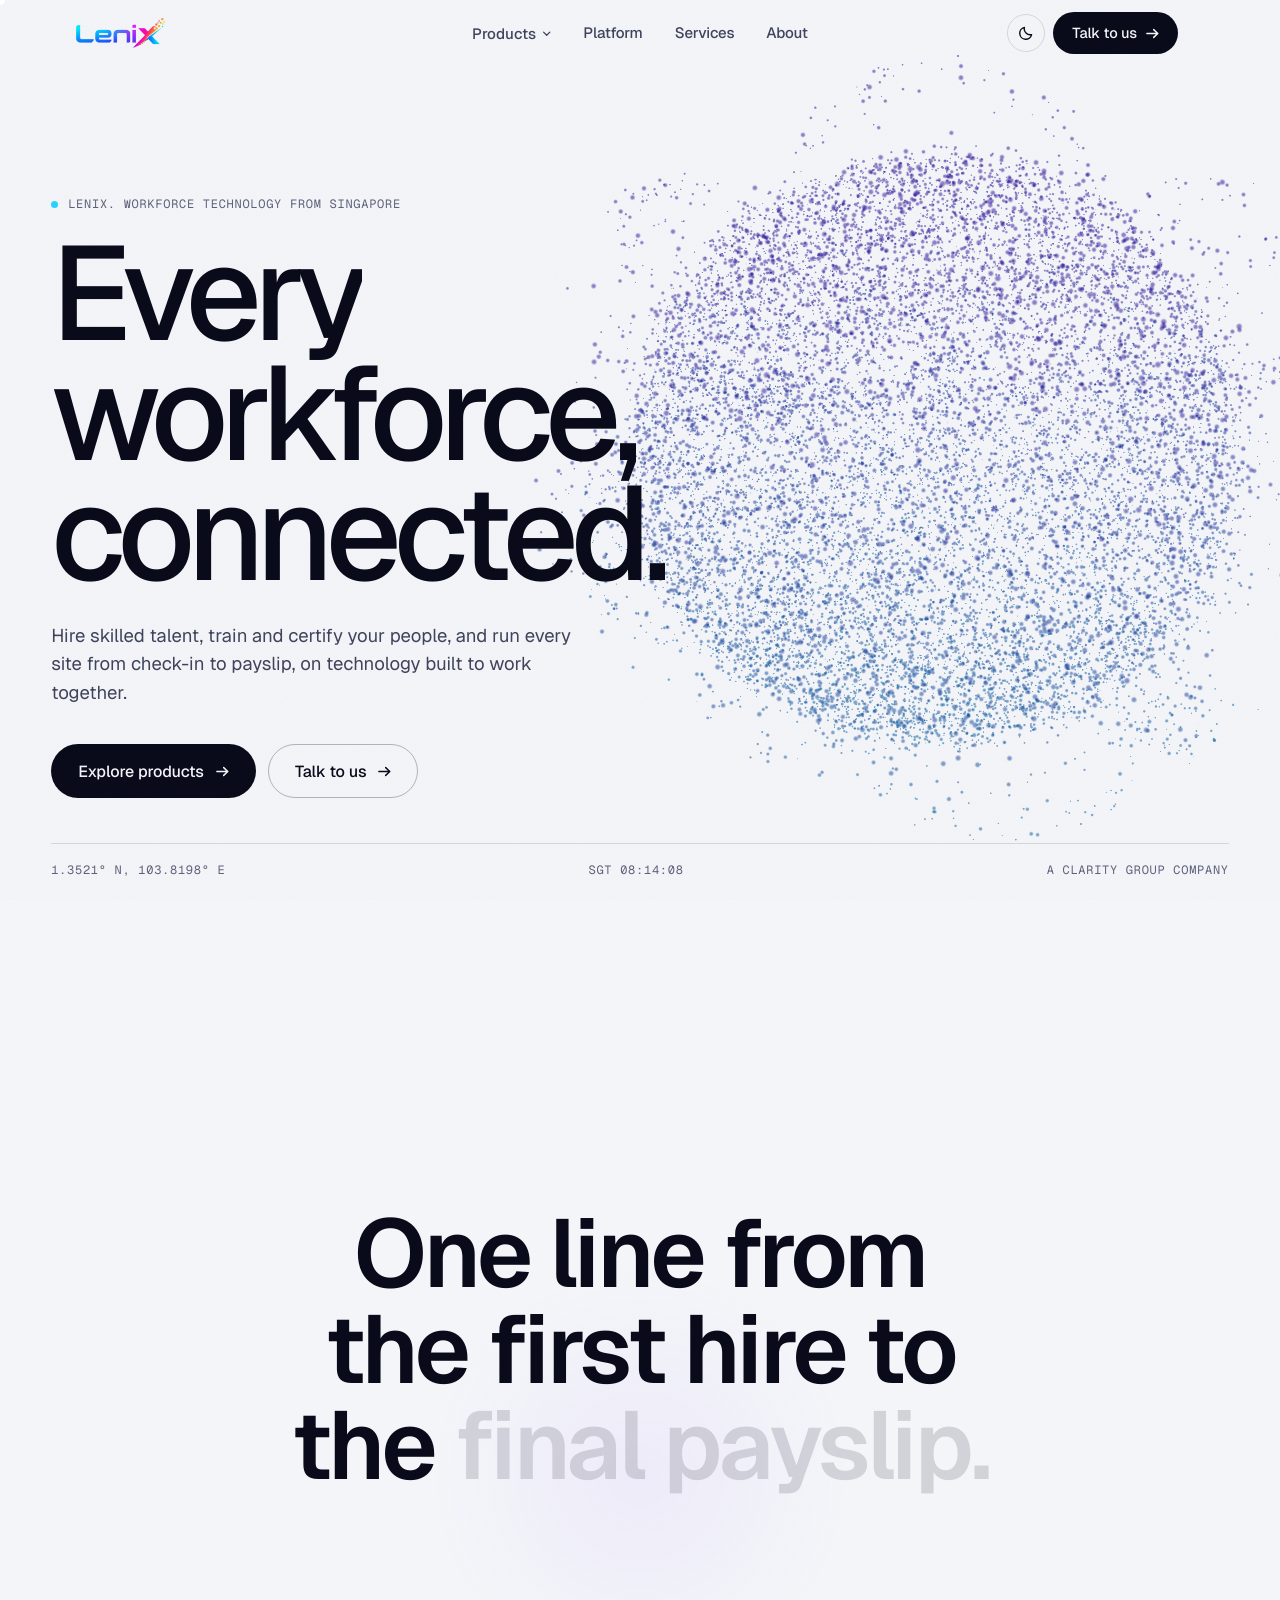
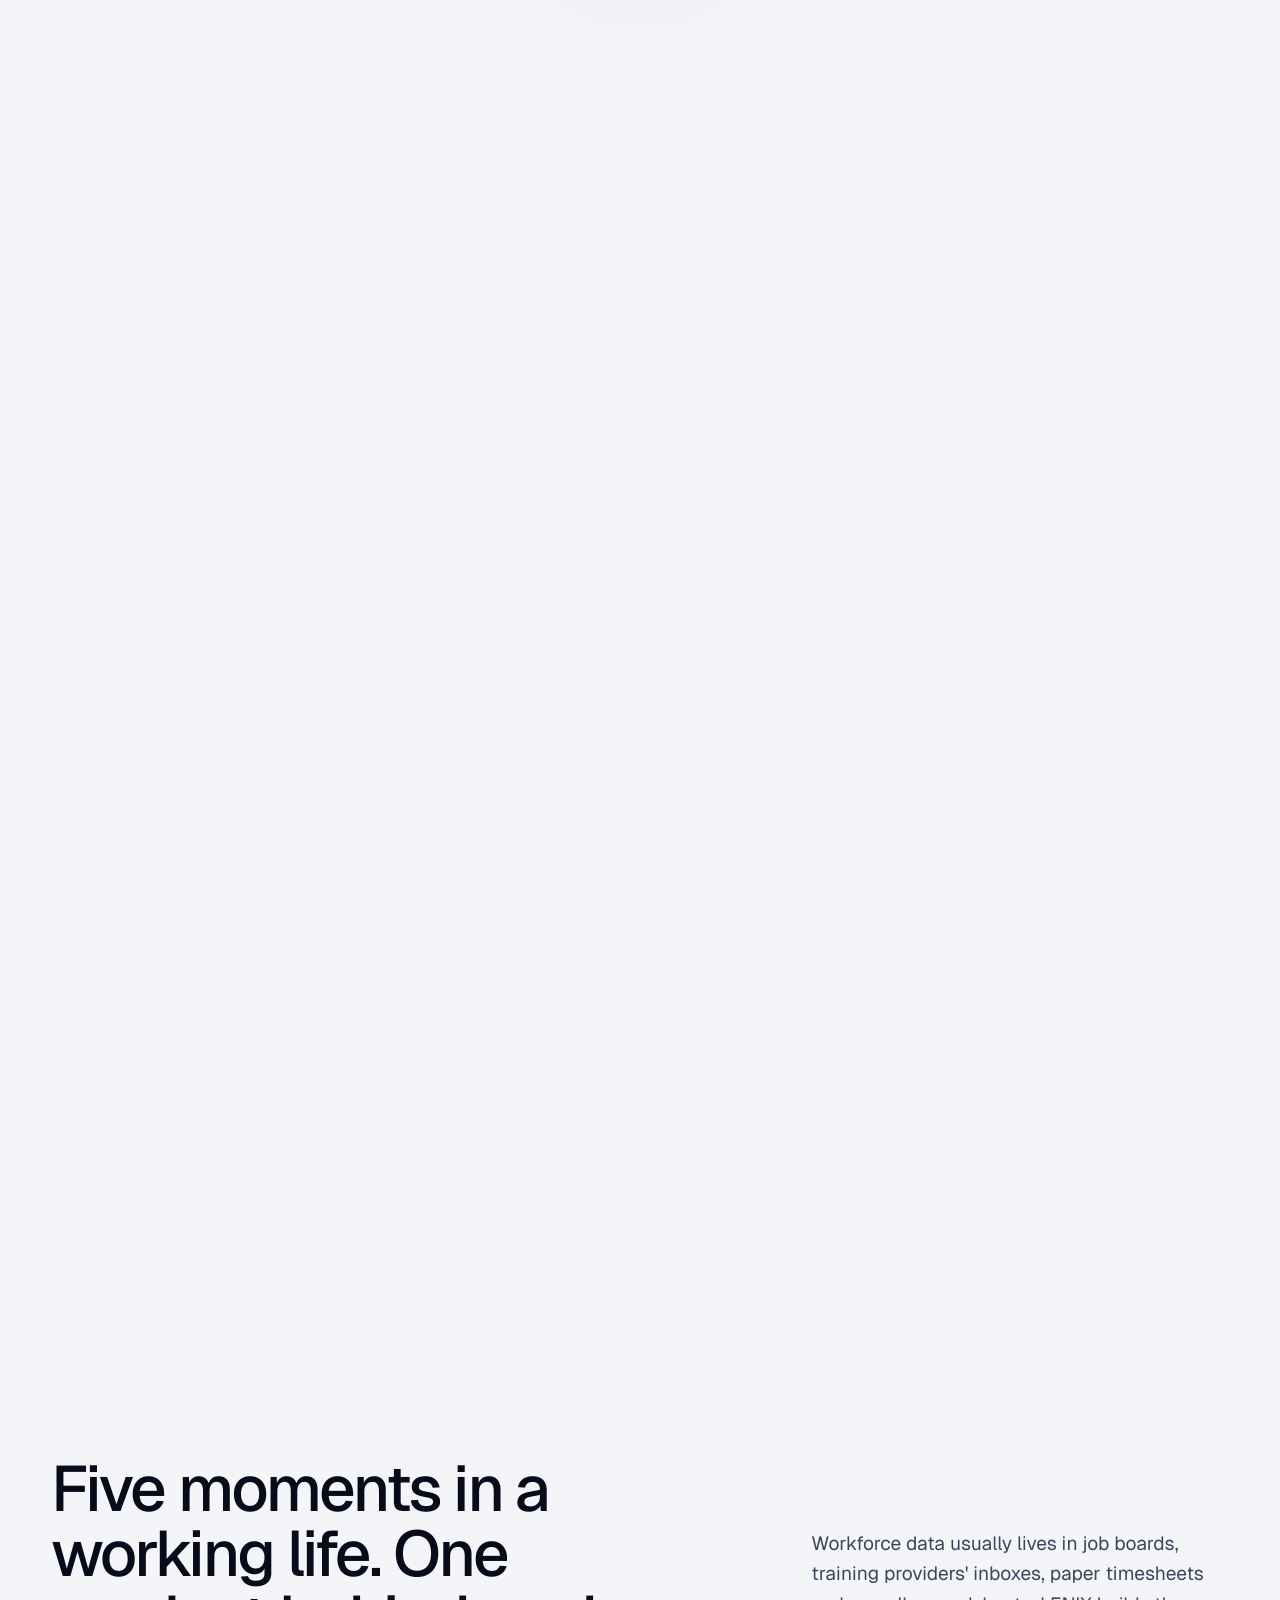
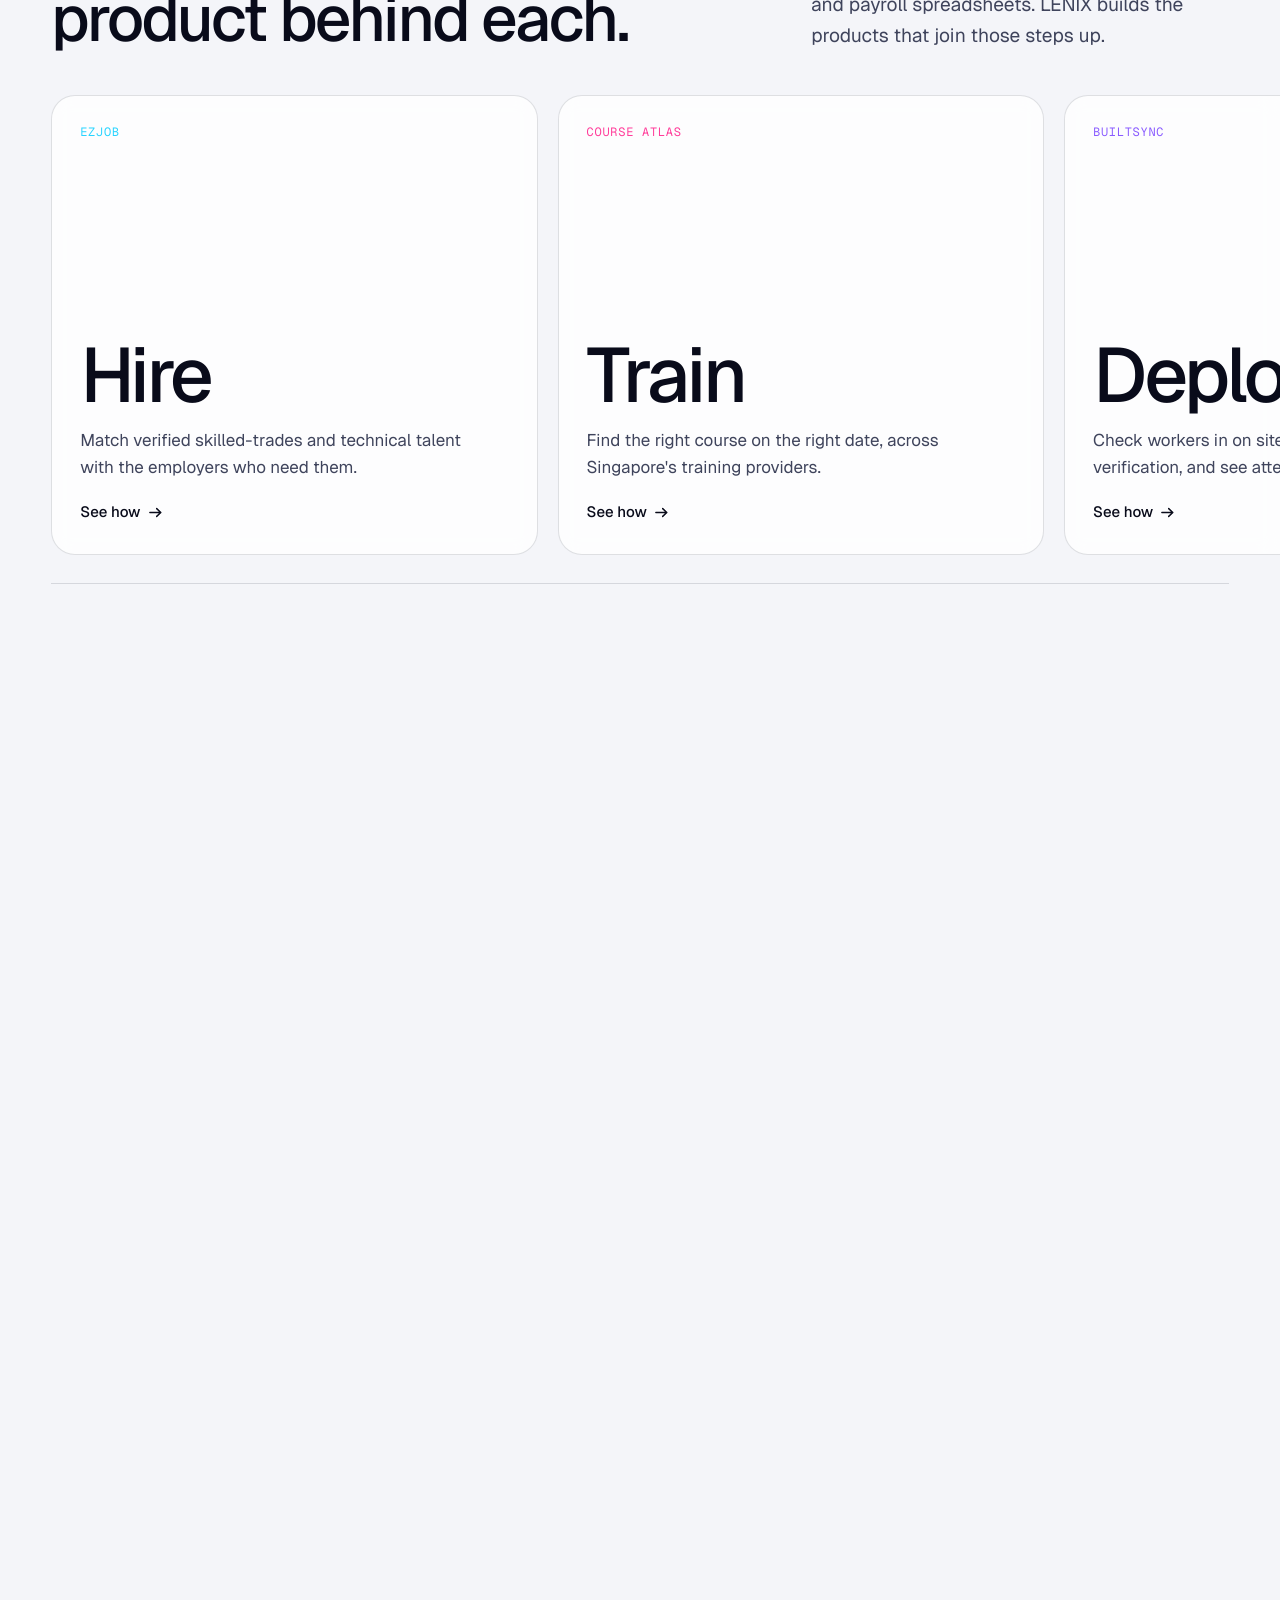
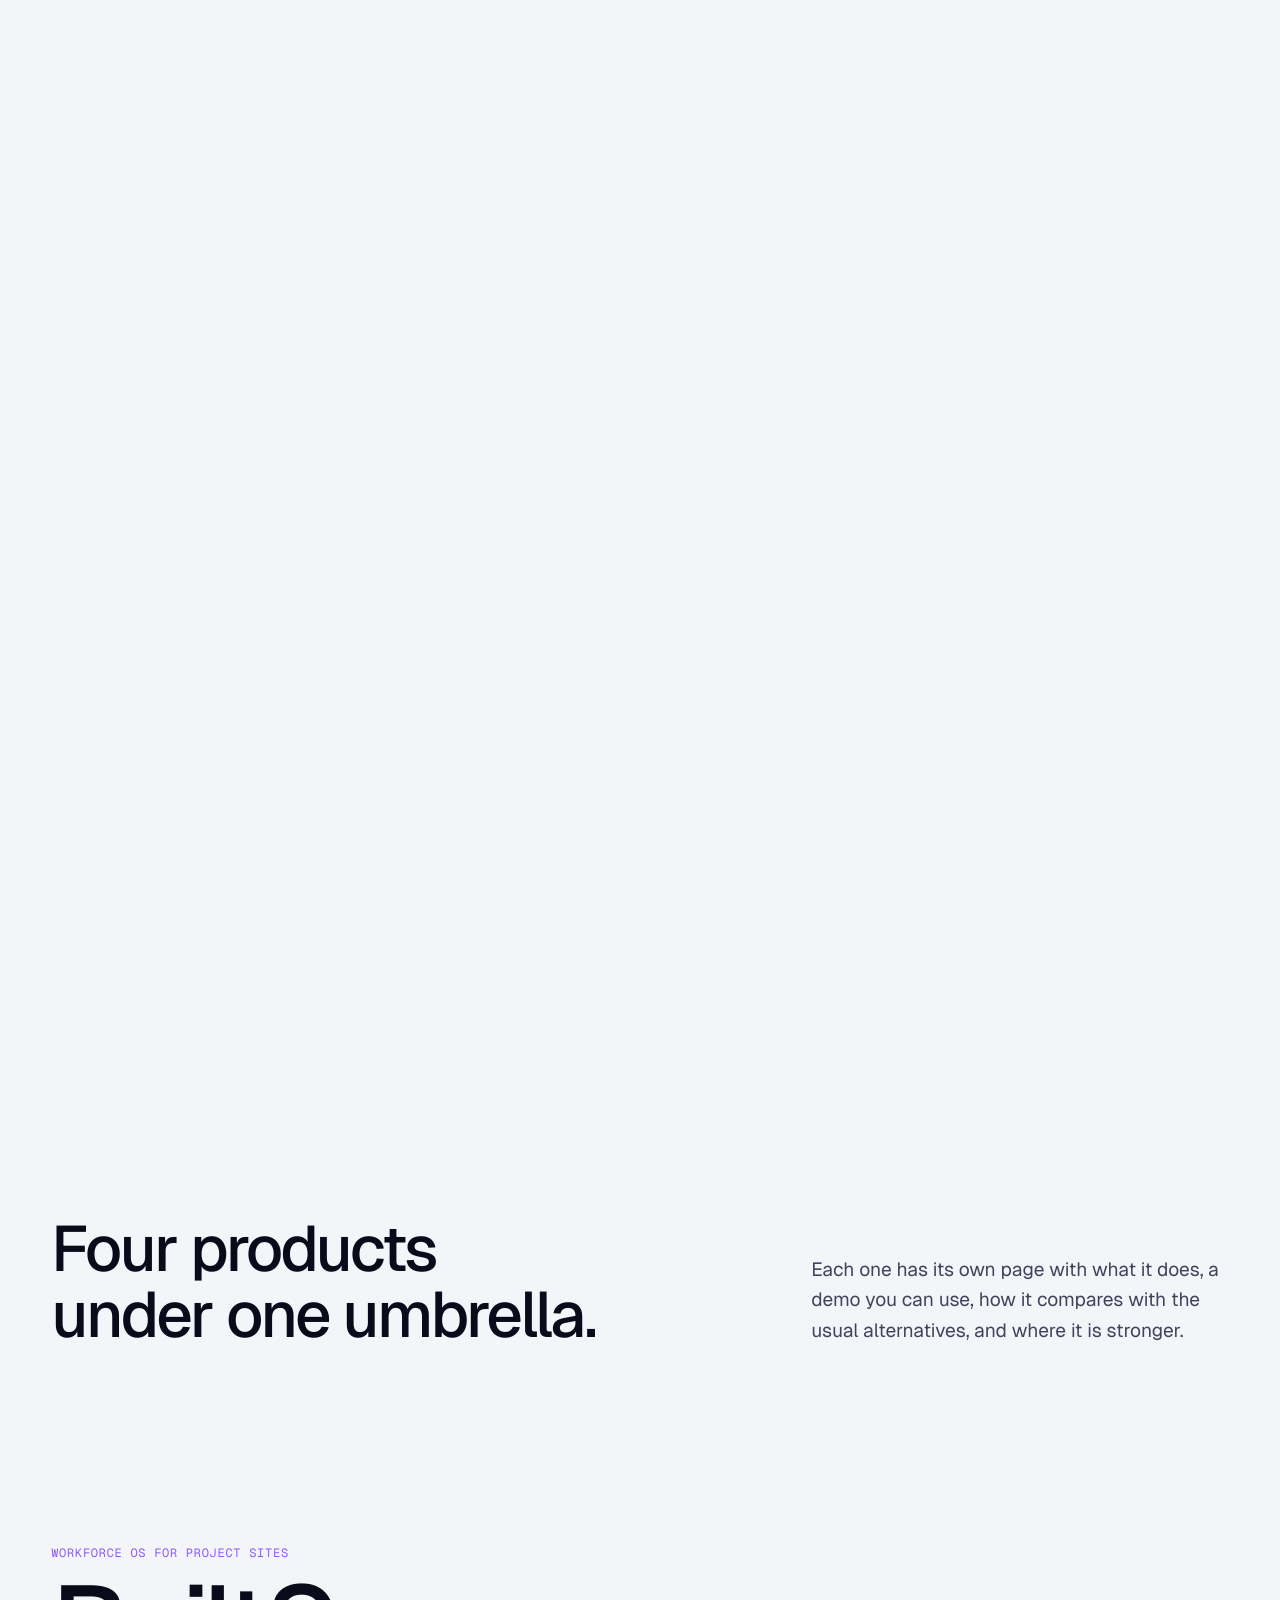
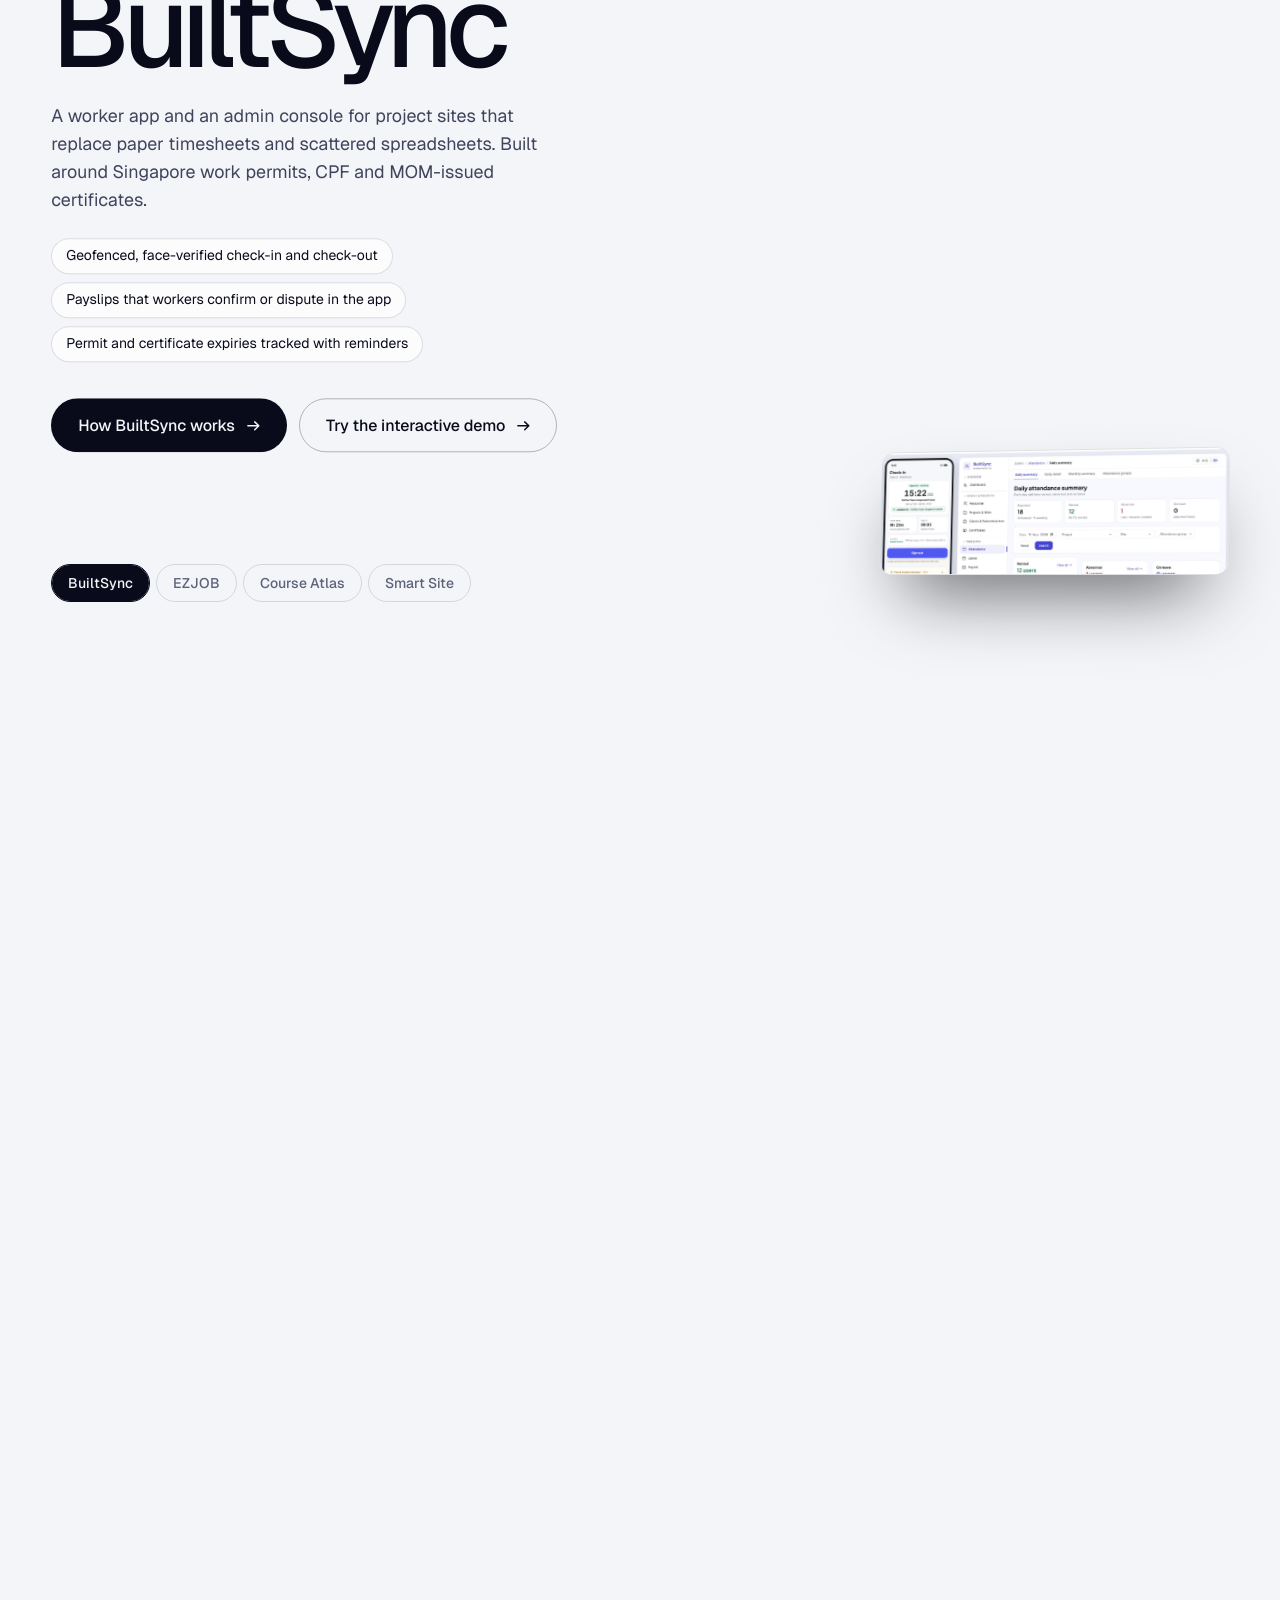
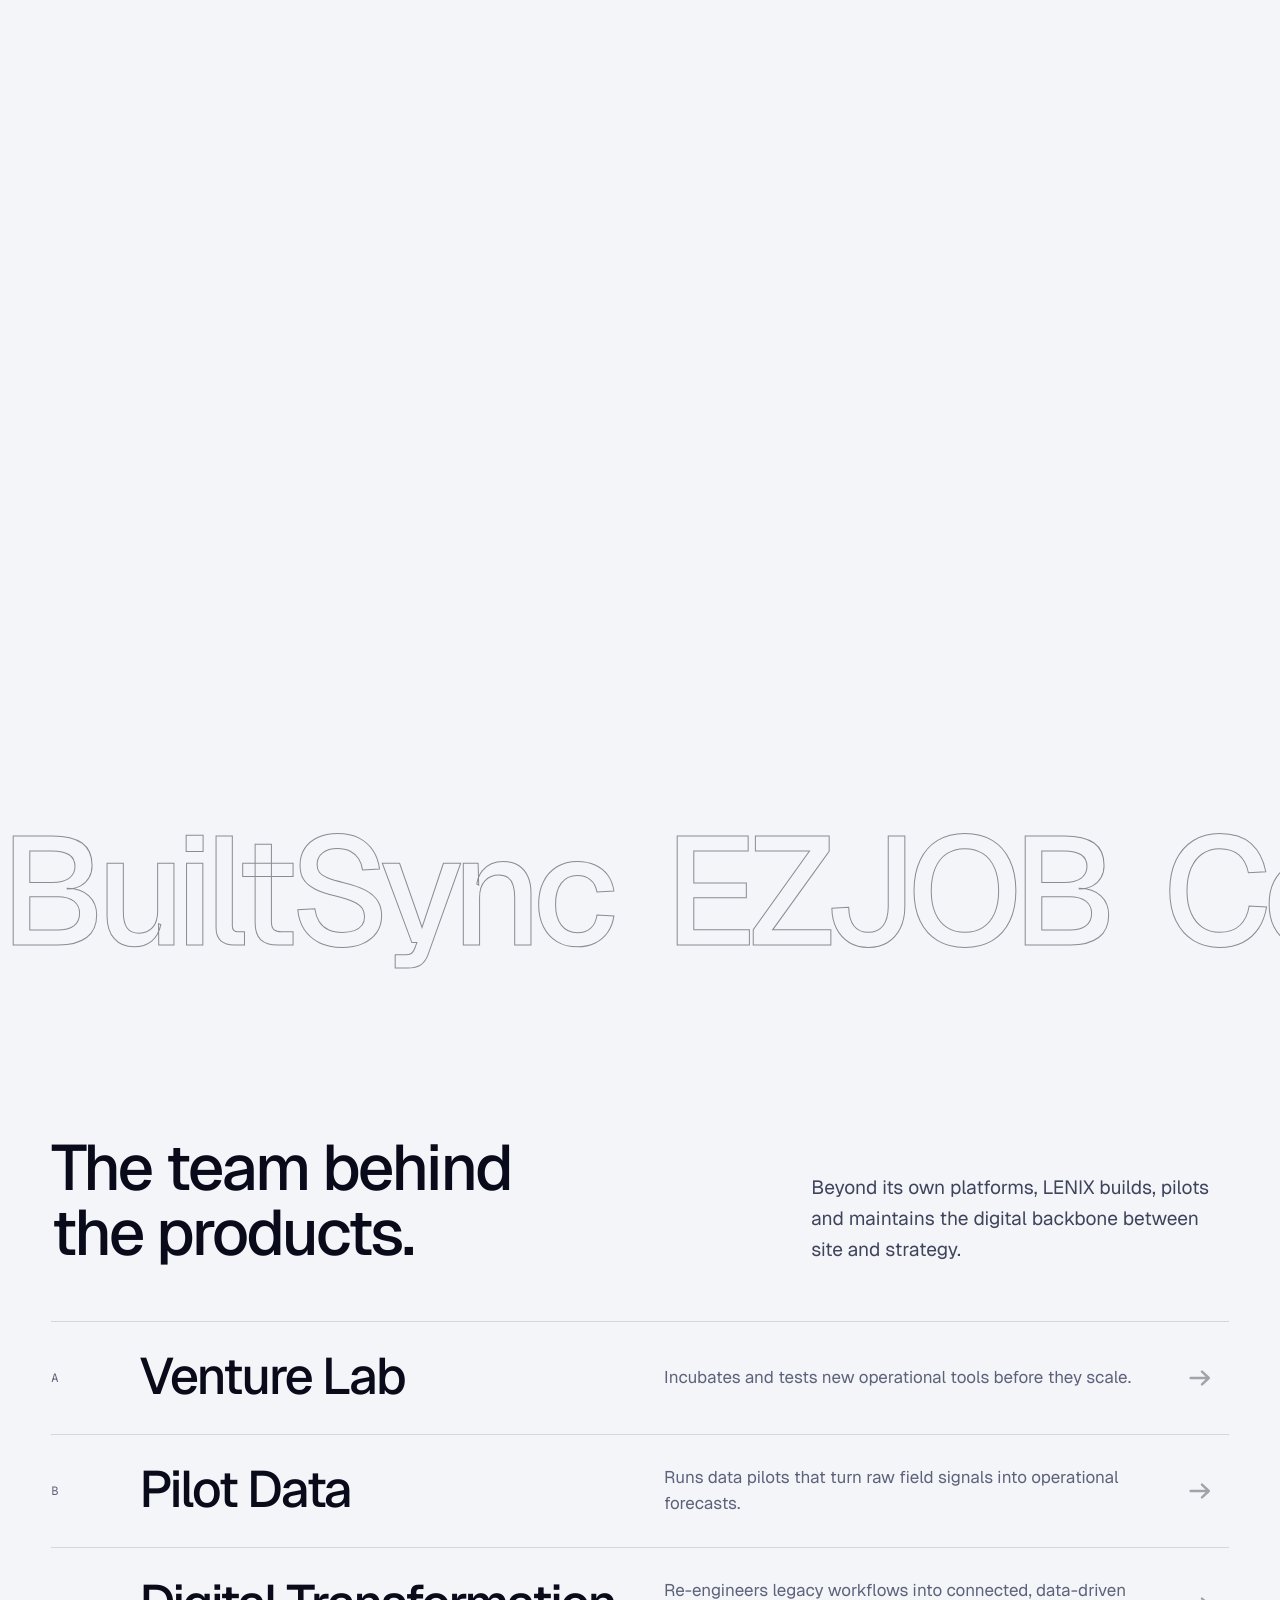
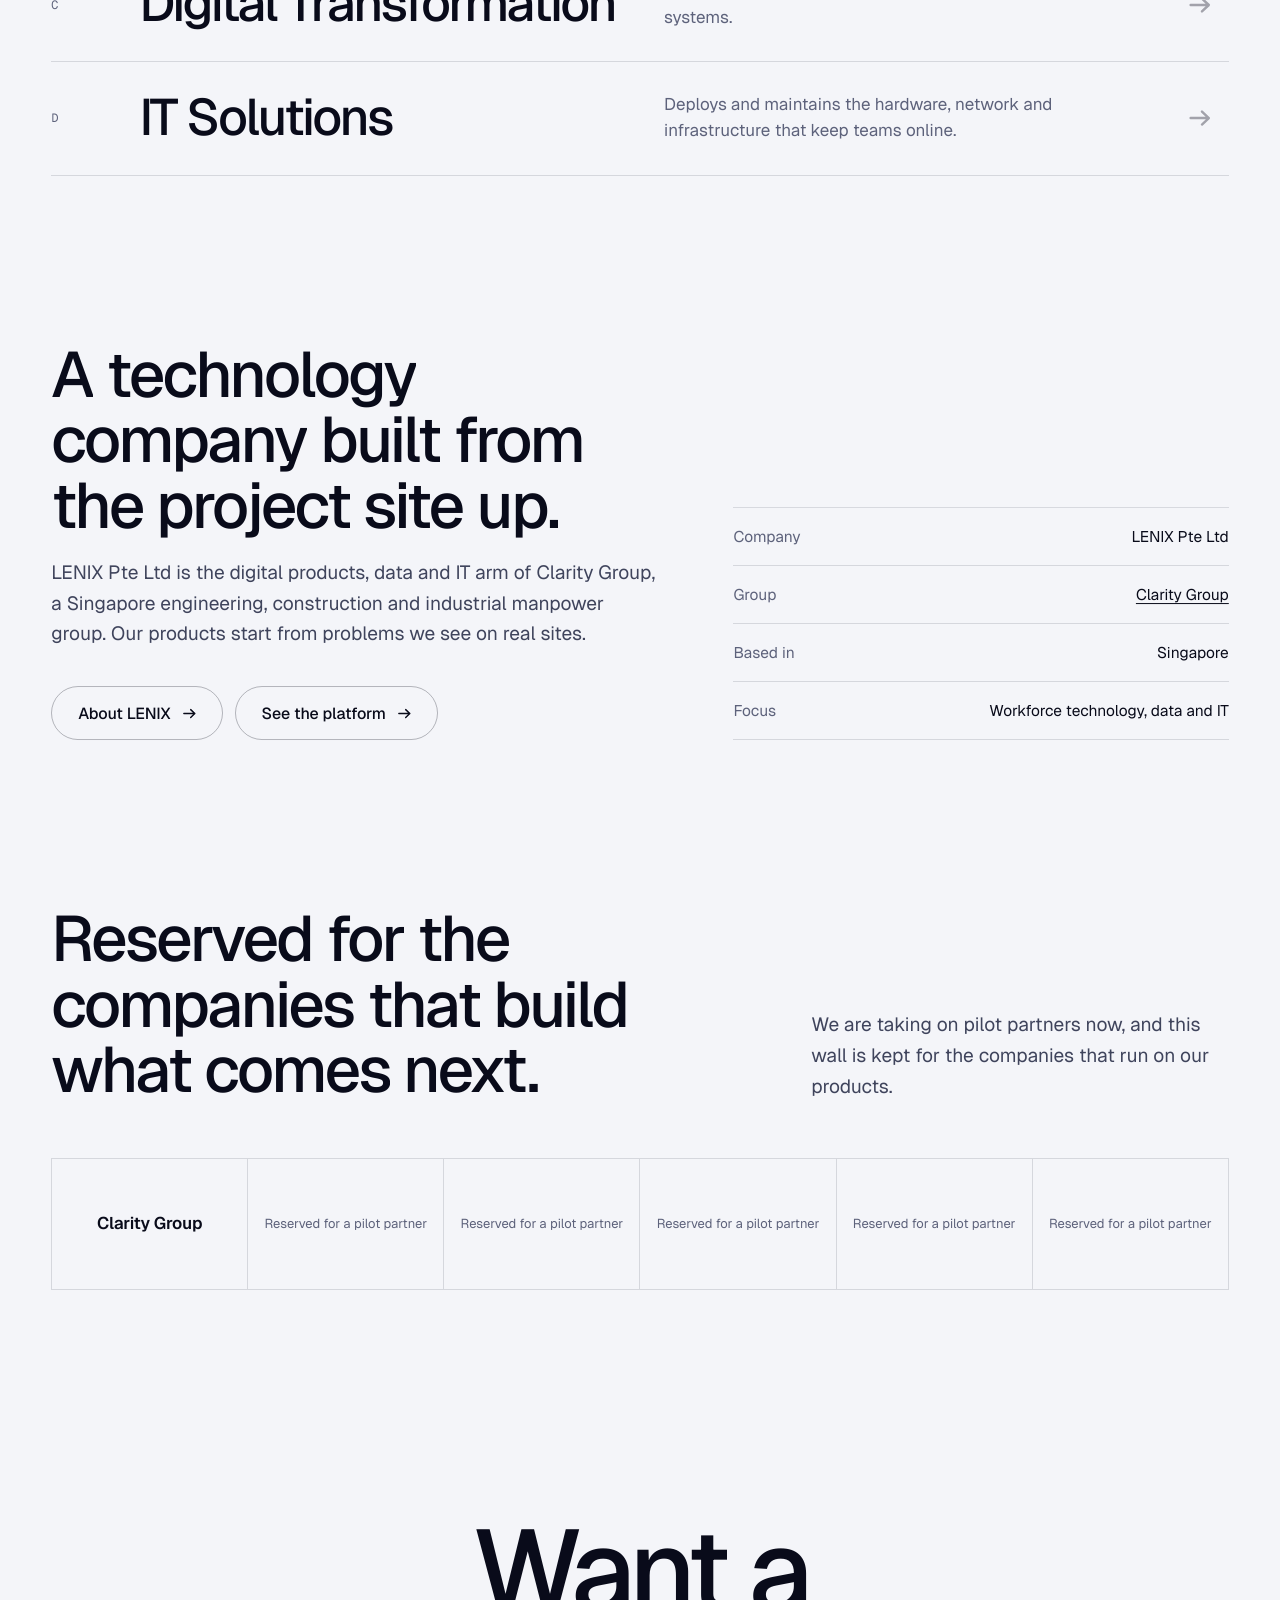
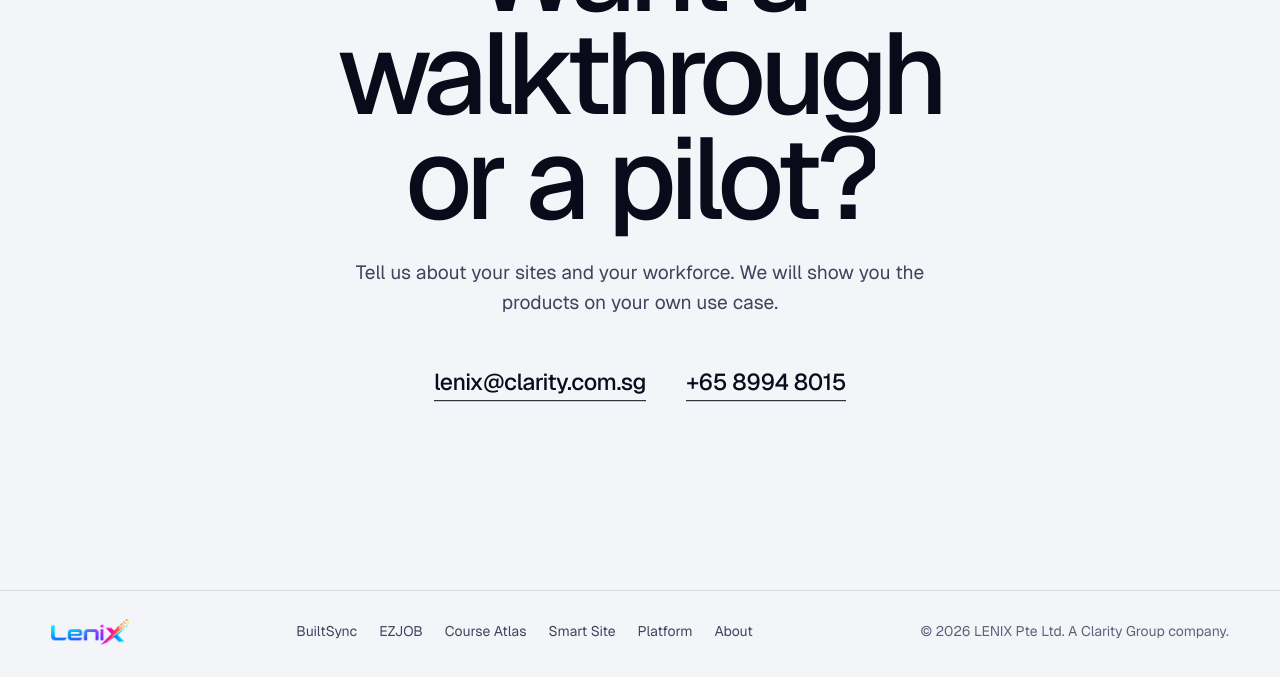
==== commit 5418c2c3: "Redesign: 3D particle scene, new home chapters, Platform and About pages - assets/scene.js: three.js" ====
--- a/index.html
+++ b/index.html
@@ -3,216 +3,149 @@
 <head>
 <meta charset="utf-8">
 <meta name="viewport" content="width=device-width, initial-scale=1, viewport-fit=cover">
-<title>LENIX — Connecting every workforce</title>
-<meta name="description" content="LENIX builds the technology that links the workforce together: EZJOB for hiring, Course Atlas for training and BuiltSync for running every project site.">
+<title>LENIX | Connecting every workforce</title>
+<meta name="description" content="LENIX builds the technology that links the workforce together: EZJOB for hiring, Course Atlas for training, BuiltSync for running every project site and Smart Site for securing it.">
 <script>
-(function(){var t;try{t=localStorage.getItem('lenix-theme')}catch(e){}
+(function(){var d=document.documentElement,t;try{t=localStorage.getItem('lenix-theme')}catch(e){}
 if(t!=='light'&&t!=='dark'){t=window.matchMedia&&matchMedia('(prefers-color-scheme: light)').matches?'light':'dark'}
-document.documentElement.setAttribute('data-theme',t);})();
+d.setAttribute('data-theme',t);
+if(!(window.matchMedia&&matchMedia('(prefers-reduced-motion: reduce)').matches)){d.classList.add('enter');
+try{if(!sessionStorage.getItem('lenix-seen')){d.classList.add('first');sessionStorage.setItem('lenix-seen','1')}}catch(e){}}
+})();
 </script>
 <link rel="preconnect" href="https://fonts.googleapis.com">
 <link rel="preconnect" href="https://fonts.gstatic.com" crossorigin>
-<link href="https://fonts.googleapis.com/css2?family=Plus+Jakarta+Sans:wght@300;400;500;600;800&display=block" rel="stylesheet">
+<link href="https://fonts.googleapis.com/css2?family=Geist:wght@300;400;500;600&family=Geist+Mono:wght@400;500&display=swap" rel="stylesheet">
 <link rel="stylesheet" href="assets/site.css">
 <link rel="stylesheet" href="assets/showcase.css">
-<script>
-(function(){
-  var root = document.documentElement;
-  if (window.matchMedia && matchMedia('(prefers-reduced-motion: reduce)').matches) return;
-  root.classList.add('anim');
-  var started = false, cleaned = false, bootTimer, safety;
-  function clean(){ if (cleaned) return; cleaned = true; clearTimeout(safety);
-    document.removeEventListener('animationend', onEnd, true);
-    root.classList.remove('anim'); root.classList.remove('go'); }
-  function onEnd(ev){ if (ev.animationName === 'pillIn' && ev.target.classList && ev.target.classList.contains('btn-ghost')) clean(); }
-  function start(){ if (started) return; started = true; clearTimeout(bootTimer);
-    document.addEventListener('animationend', onEnd, true);
-    safety = setTimeout(clean, 2600); root.classList.add('go'); }
-  function boot(){ bootTimer = setTimeout(start, 900);
-    if (document.fonts && document.fonts.ready) document.fonts.ready.then(start, start); else start(); }
-  if (document.readyState === 'loading') document.addEventListener('DOMContentLoaded', boot); else boot();
-})();
-</script></head>
-<body>
-<header class="topbar is-hidden" id="topbar" inert>
-  <div class="wrap bar">
-    <a class="tb-logo" href="#top" aria-label="LENIX home">
-      <img class="on-dark" src="assets/logo-on-dark.png" alt="LENIX" width="628" height="220">
-      <img class="on-light" src="assets/logo-on-light.png" alt="LENIX" width="655" height="220">
-    </a>
-    <nav class="tb-links" aria-label="Primary"><a href="builtsync.html">BuiltSync</a><a href="ezjob.html">EZJOB</a><a href="courseatlas.html">Course Atlas</a><a href="smartsite.html">Smart Site</a><a href="#services">Services</a><a href="#contact">Contact</a></nav>
-    <div class="tb-actions">
+<link rel="stylesheet" href="assets/app.css">
+</head>
+<body style="--c:var(--violet)">
+<canvas id="gl" aria-hidden="true"></canvas>
+<div class="grain" aria-hidden="true"></div>
+<div class="veil" aria-hidden="true"><img src="assets/logo-on-dark.png" class="on-dark" alt=""><img src="assets/logo-on-light.png" class="on-light" alt=""><b>0</b></div>
+<div class="cur" aria-hidden="true"><i></i><span></span></div>
+<div class="progress" aria-hidden="true"></div>
+<header class="nav" id="nav">
+  <div class="nav-in">
+    <a class="nav-logo" href="index.html" aria-label="LENIX home"><img class="on-dark" src="assets/logo-on-dark.png" alt="LENIX" width="628" height="220"><img class="on-light" src="assets/logo-on-light.png" alt="LENIX" width="655" height="220"></a>
+    <nav class="nav-links" aria-label="Primary">
+      <div class="nav-dd">
+        <button type="button" aria-expanded="false" aria-haspopup="true">Products <svg viewBox="0 0 10 10" fill="none" aria-hidden="true"><path d="M1.5 3.5 5 7l3.5-3.5" stroke="currentColor" stroke-width="1.4" stroke-linecap="round" stroke-linejoin="round"/></svg></button>
+        <div class="nav-panel"><a href="builtsync.html" style="--c:var(--violet)"><i></i><span><b>BuiltSync</b><small>Workforce OS for project sites</small></span><svg class="arw" viewBox="0 0 12 10" fill="none" aria-hidden="true"><path d="M0.8 5h10M7.1 1.4 10.9 5l-3.8 3.6" stroke="currentColor" stroke-width="1.35" stroke-linecap="round" stroke-linejoin="round"/></svg></a><a href="ezjob.html" style="--c:var(--cyan)"><i></i><span><b>EZJOB</b><small>Skilled trades and technical talent matching</small></span><svg class="arw" viewBox="0 0 12 10" fill="none" aria-hidden="true"><path d="M0.8 5h10M7.1 1.4 10.9 5l-3.8 3.6" stroke="currentColor" stroke-width="1.35" stroke-linecap="round" stroke-linejoin="round"/></svg></a><a href="courseatlas.html" style="--c:var(--magenta)"><i></i><span><b>Course Atlas</b><small>Singapore training course calendar</small></span><svg class="arw" viewBox="0 0 12 10" fill="none" aria-hidden="true"><path d="M0.8 5h10M7.1 1.4 10.9 5l-3.8 3.6" stroke="currentColor" stroke-width="1.35" stroke-linecap="round" stroke-linejoin="round"/></svg></a><a href="smartsite.html" style="--c:var(--orange)"><i></i><span><b>Smart Site</b><small>RFID control for workers, vehicles and materials</small></span><svg class="arw" viewBox="0 0 12 10" fill="none" aria-hidden="true"><path d="M0.8 5h10M7.1 1.4 10.9 5l-3.8 3.6" stroke="currentColor" stroke-width="1.35" stroke-linecap="round" stroke-linejoin="round"/></svg></a><p>More products are on the way.</p></div>
+      </div>
+      <a href="platform.html">Platform</a><a href="index.html#services">Services</a><a href="about.html">About</a>
+    </nav>
+    <div class="nav-act">
       <button class="icon-btn js-theme" type="button" aria-label="Switch theme"><svg class="i-sun" viewBox="0 0 16 16" fill="none" stroke="currentColor" stroke-width="1.4" stroke-linecap="round" aria-hidden="true"><circle cx="8" cy="8" r="3"/><path d="M8 1.2v1.6M8 13.2v1.6M1.2 8h1.6M13.2 8h1.6M3.2 3.2l1.1 1.1M11.7 11.7l1.1 1.1M3.2 12.8l1.1-1.1M11.7 4.3l1.1-1.1"/></svg><svg class="i-moon" viewBox="0 0 16 16" fill="none" stroke="currentColor" stroke-width="1.4" stroke-linecap="round" stroke-linejoin="round" aria-hidden="true"><path d="M13.6 9.6A6 6 0 0 1 6.4 2.4a6 6 0 1 0 7.2 7.2z"/></svg></button>
-      <a class="pill solid sm" href="#contact">Talk to us <svg class="arw" viewBox="0 0 12 10" fill="none" aria-hidden="true"><path d="M0.8 5h10M7.1 1.4 10.9 5l-3.8 3.6" stroke="currentColor" stroke-width="1.35" stroke-linecap="round" stroke-linejoin="round"/></svg></a>
-      <button class="icon-btn tb-burger js-burger" type="button" aria-label="Open menu" aria-expanded="false" aria-controls="tbMenu"><span></span></button>
+      <a class="btn solid sm mag" href="#contact" data-t="Talk to us"><span>Talk to us</span><svg class="arw" viewBox="0 0 12 10" fill="none" aria-hidden="true"><path d="M0.8 5h10M7.1 1.4 10.9 5l-3.8 3.6" stroke="currentColor" stroke-width="1.35" stroke-linecap="round" stroke-linejoin="round"/></svg></a>
+      <button class="icon-btn nav-burger js-burger" type="button" aria-label="Open menu" aria-expanded="false" aria-controls="mmenu"><span></span></button>
     </div>
   </div>
-  <nav class="tb-menu wrap" id="tbMenu" aria-label="Mobile"><a href="builtsync.html">BuiltSync</a><a href="ezjob.html">EZJOB</a><a href="courseatlas.html">Course Atlas</a><a href="smartsite.html">Smart Site</a><a href="#services">Services</a><a href="#contact">Contact</a></nav>
 </header>
+<nav class="mmenu" id="mmenu" aria-label="Mobile"><a href="builtsync.html">BuiltSync <small>Run the site</small></a><a href="ezjob.html">EZJOB <small>Hire</small></a><a href="courseatlas.html">Course Atlas <small>Train</small></a><a href="smartsite.html">Smart Site <small>Secure the site</small></a><a href="platform.html">Platform</a><a href="index.html#services">Services</a><a href="about.html">About</a><a href="#contact">Talk to us</a>
+  <button class="js-theme" type="button"><span class="js-theme-label">Light theme</span></button>
+</nav>
+<main>
+<section class="h3" id="top" data-shape="globe" data-pos="right">
+  <div class="wrap h3-in">
+    <p class="h3-tag mono" data-h>LENIX. Workforce technology from Singapore</p>
+    <h1 data-split="hero">Every workforce, connected.</h1>
+    <p class="h3-sub" data-h>Hire skilled talent, train and certify your people, and run every site from check-in to payslip, on technology built to work together.</p>
+    <div class="cta-row" data-h><a class="btn solid mag" href="#products" data-t="Explore products"><span>Explore products</span><svg class="arw" viewBox="0 0 12 10" fill="none" aria-hidden="true"><path d="M0.8 5h10M7.1 1.4 10.9 5l-3.8 3.6" stroke="currentColor" stroke-width="1.35" stroke-linecap="round" stroke-linejoin="round"/></svg></a><a class="btn line mag" href="#contact" data-t="Talk to us"><span>Talk to us</span><svg class="arw" viewBox="0 0 12 10" fill="none" aria-hidden="true"><path d="M0.8 5h10M7.1 1.4 10.9 5l-3.8 3.6" stroke="currentColor" stroke-width="1.35" stroke-linecap="round" stroke-linejoin="round"/></svg></a></div>
+  </div>
+  <div class="wrap h3-foot mono" data-h><span>1.3521&deg; N, 103.8198&deg; E</span><span class="js-clock">SGT</span><span>A Clarity Group company</span></div>
+</section>
 
-<main class="hero" id="top">
-  <div class="bg" role="img" aria-label="Stylised globe of Earth rendered as a violet dot matrix against a starfield, slowly rotating">
-    <video class="bg-video is-active" id="bgVideoA" autoplay muted loop playsinline preload="auto" disablepictureinpicture aria-hidden="true" poster="https://d2ol7oe51mr4n9.cloudfront.net/user_38xzZboKViGWJOttwIXH07lWA1P/82e7eb75-c65f-490a-99b5-f3d1cad54200.webp">
-      <source src="https://d8j0ntlcm91z4.cloudfront.net/user_38xzZboKViGWJOttwIXH07lWA1P/hf_20260912_104036_bd6924f6-3c8e-417e-8465-6d03c8c2e9e6.mp4" type="video/mp4">
-    </video>
-    <video class="bg-video" id="bgVideoB" muted loop playsinline preload="auto" disablepictureinpicture aria-hidden="true" poster="https://d2ol7oe51mr4n9.cloudfront.net/user_38xzZboKViGWJOttwIXH07lWA1P/82e7eb75-c65f-490a-99b5-f3d1cad54200.webp">
-      <source src="https://d8j0ntlcm91z4.cloudfront.net/user_38xzZboKViGWJOttwIXH07lWA1P/hf_20260912_104036_bd6924f6-3c8e-417e-8465-6d03c8c2e9e6.mp4" type="video/mp4">
-    </video>
-  </div>
+<div data-shape="thread" data-alpha=".7" data-pos="center">
+<section class="chapter" data-pin style="--n:10"><div class="chapter-pin"><p class="chapter-words"><span style="--i:0">One</span> <span style="--i:1">line</span> <span style="--i:2">from</span> <span style="--i:3">the</span> <span style="--i:4">first</span> <span style="--i:5">hire</span> <span style="--i:6">to</span> <span style="--i:7">the</span> <span style="--i:8">final</span> <span style="--i:9">payslip.</span></p></div></section>
+</div>
 
-  <header class="nav">
-    <a class="logo" href="#top" aria-label="LENIX home"><img src="assets/logo-on-dark.png" alt="LENIX" width="628" height="220"></a>
-    <nav class="nav-links" aria-label="Primary"><a href="builtsync.html">BuiltSync</a><a href="ezjob.html">EZJOB</a><a href="courseatlas.html">Course Atlas</a><a href="smartsite.html">Smart Site</a><a href="#services">Services</a><a href="#about">About</a></nav>
-    <div class="nav-actions">
-      <button class="btn btn-login js-theme" type="button" aria-label="Switch theme"><svg class="i-sun" viewBox="0 0 16 16" fill="none" stroke="currentColor" stroke-width="1.4" stroke-linecap="round" aria-hidden="true"><circle cx="8" cy="8" r="3"/><path d="M8 1.2v1.6M8 13.2v1.6M1.2 8h1.6M13.2 8h1.6M3.2 3.2l1.1 1.1M11.7 11.7l1.1 1.1M3.2 12.8l1.1-1.1M11.7 4.3l1.1-1.1"/></svg><svg class="i-moon" viewBox="0 0 16 16" fill="none" stroke="currentColor" stroke-width="1.4" stroke-linecap="round" stroke-linejoin="round" aria-hidden="true"><path d="M13.6 9.6A6 6 0 0 1 6.4 2.4a6 6 0 1 0 7.2 7.2z"/></svg></button>
-      <a class="btn btn-nav-start" href="#contact">Talk to us <svg class="arw" viewBox="0 0 12 10" fill="none" aria-hidden="true"><path d="M0.8 5h10M7.1 1.4 10.9 5l-3.8 3.6" stroke="currentColor" stroke-width="1.35" stroke-linecap="round" stroke-linejoin="round"/></svg></a>
+<section class="hpan" id="journey" data-shape="thread" data-alpha=".3">
+  <div class="hpan-pin">
+    <div class="wrap">
+      <div class="shead">
+        <h2 data-split>Five moments in a working life. One product behind each.</h2>
+        <p class="lede" data-r>Workforce data usually lives in job boards, training providers' inboxes, paper timesheets and payroll spreadsheets. LENIX builds the products that join those steps up.</p>
+      </div>
     </div>
-    <button class="burger js-burger" id="burger" type="button" aria-label="Open menu" aria-expanded="false" aria-controls="menu"><span></span></button>
-  </header>
-
-  <nav class="menu" id="menu" aria-label="Mobile">
-    <a href="builtsync.html">BuiltSync</a><a href="ezjob.html">EZJOB</a><a href="courseatlas.html">Course Atlas</a><a href="smartsite.html">Smart Site</a><a href="#services">Services</a><a href="#about">About</a>
-    <div class="divider"></div>
-    <button class="m-theme js-theme" type="button"><span class="js-theme-label">Light theme</span></button>
-    <a class="m-start" href="#contact">Talk to us <svg class="arw" viewBox="0 0 12 10" fill="none" aria-hidden="true"><path d="M0.8 5h10M7.1 1.4 10.9 5l-3.8 3.6" stroke="currentColor" stroke-width="1.35" stroke-linecap="round" stroke-linejoin="round"/></svg></a>
-  </nav>
-
-  <div class="hero-inner">
-    <h1><span class="ln"><span class="ln-i">Every workforce,</span></span>
-        <span class="ln"><span class="ln-i grad-text">connected.</span></span></h1>
-    <p class="sub">Hire skilled talent, train and certify your people,<br>
-      and run every site from check-in to payslip,<br>
-      on technology built to work together.</p>
-    <div class="ctas">
-      <a class="btn btn-lg btn-primary" href="#products">Explore products <svg class="arw" viewBox="0 0 12 10" fill="none" aria-hidden="true"><path d="M0.8 5h10M7.1 1.4 10.9 5l-3.8 3.6" stroke="currentColor" stroke-width="1.35" stroke-linecap="round" stroke-linejoin="round"/></svg></a>
-      <a class="btn btn-lg btn-ghost" href="#contact">Contact us <svg class="arw" viewBox="0 0 12 10" fill="none" aria-hidden="true"><path d="M0.8 5h10M7.1 1.4 10.9 5l-3.8 3.6" stroke="currentColor" stroke-width="1.35" stroke-linecap="round" stroke-linejoin="round"/></svg></a>
-    </div>
-  </div>
-</main>
-
-<section class="blk thread" id="loop">
-  <div class="wrap">
-    <h2>One line from the first hire to the final payslip.</h2>
-    <p class="lede">Workforce data usually lives in job boards, training providers' inboxes, paper timesheets and payroll spreadsheets. LENIX builds the products that join those steps up.</p>
-    <ol data-scroll data-steps>
-      <li><span class="n">01</span><h3>Hire</h3><p>Match verified skilled-trades and technical talent with the employers who need them.</p><a href="ezjob.html">EZJOB <svg class="arw" viewBox="0 0 12 10" fill="none" aria-hidden="true"><path d="M0.8 5h10M7.1 1.4 10.9 5l-3.8 3.6" stroke="currentColor" stroke-width="1.35" stroke-linecap="round" stroke-linejoin="round"/></svg></a></li>
-      <li><span class="n">02</span><h3>Train</h3><p>Find the right course on the right date, across Singapore's training providers.</p><a href="courseatlas.html">Course Atlas <svg class="arw" viewBox="0 0 12 10" fill="none" aria-hidden="true"><path d="M0.8 5h10M7.1 1.4 10.9 5l-3.8 3.6" stroke="currentColor" stroke-width="1.35" stroke-linecap="round" stroke-linejoin="round"/></svg></a></li>
-      <li><span class="n">03</span><h3>Deploy</h3><p>Check workers in on site with location and face verification, and see attendance live.</p><a href="builtsync.html">BuiltSync <svg class="arw" viewBox="0 0 12 10" fill="none" aria-hidden="true"><path d="M0.8 5h10M7.1 1.4 10.9 5l-3.8 3.6" stroke="currentColor" stroke-width="1.35" stroke-linecap="round" stroke-linejoin="round"/></svg></a></li>
-      <li><span class="n">04</span><h3>Pay</h3><p>Turn verified hours into payslips that workers can confirm or dispute in the app.</p><a href="builtsync.html#functions">BuiltSync payroll <svg class="arw" viewBox="0 0 12 10" fill="none" aria-hidden="true"><path d="M0.8 5h10M7.1 1.4 10.9 5l-3.8 3.6" stroke="currentColor" stroke-width="1.35" stroke-linecap="round" stroke-linejoin="round"/></svg></a></li>
-    </ol>
+    <div class="hpan-track"><a class="hp" href="ezjob.html" style="--c:var(--cyan)" data-cur="Open"><span class="mono">EZJOB</span><h3>Hire</h3><p>Match verified skilled-trades and technical talent with the employers who need them.</p><span class="go">See how <svg class="arw" viewBox="0 0 12 10" fill="none" aria-hidden="true"><path d="M0.8 5h10M7.1 1.4 10.9 5l-3.8 3.6" stroke="currentColor" stroke-width="1.35" stroke-linecap="round" stroke-linejoin="round"/></svg></span></a><a class="hp" href="courseatlas.html" style="--c:var(--magenta)" data-cur="Open"><span class="mono">Course Atlas</span><h3>Train</h3><p>Find the right course on the right date, across Singapore&#x27;s training providers.</p><span class="go">See how <svg class="arw" viewBox="0 0 12 10" fill="none" aria-hidden="true"><path d="M0.8 5h10M7.1 1.4 10.9 5l-3.8 3.6" stroke="currentColor" stroke-width="1.35" stroke-linecap="round" stroke-linejoin="round"/></svg></span></a><a class="hp" href="builtsync.html" style="--c:var(--violet)" data-cur="Open"><span class="mono">BuiltSync</span><h3>Deploy</h3><p>Check workers in on site with location and face verification, and see attendance live.</p><span class="go">See how <svg class="arw" viewBox="0 0 12 10" fill="none" aria-hidden="true"><path d="M0.8 5h10M7.1 1.4 10.9 5l-3.8 3.6" stroke="currentColor" stroke-width="1.35" stroke-linecap="round" stroke-linejoin="round"/></svg></span></a><a class="hp" href="builtsync.html#functions" style="--c:var(--violet)" data-cur="Open"><span class="mono">BuiltSync payroll</span><h3>Pay</h3><p>Turn verified hours into payslips that workers can confirm or dispute in the app.</p><span class="go">See how <svg class="arw" viewBox="0 0 12 10" fill="none" aria-hidden="true"><path d="M0.8 5h10M7.1 1.4 10.9 5l-3.8 3.6" stroke="currentColor" stroke-width="1.35" stroke-linecap="round" stroke-linejoin="round"/></svg></span></a><a class="hp" href="smartsite.html" style="--c:var(--orange)" data-cur="Open"><span class="mono">Smart Site</span><h3>Secure</h3><p>Know who is on site and where they were last read, with one tag per worker, vehicle and item.</p><span class="go">See how <svg class="arw" viewBox="0 0 12 10" fill="none" aria-hidden="true"><path d="M0.8 5h10M7.1 1.4 10.9 5l-3.8 3.6" stroke="currentColor" stroke-width="1.35" stroke-linecap="round" stroke-linejoin="round"/></svg></span></a><a class="hp end" href="#contact" style="--c:var(--text-3)"><span class="mono">Next</span><h3>More to come</h3><p>New tools start in our Venture Lab, with a site that needs them.</p><span class="go">Bring us a problem <svg class="arw" viewBox="0 0 12 10" fill="none" aria-hidden="true"><path d="M0.8 5h10M7.1 1.4 10.9 5l-3.8 3.6" stroke="currentColor" stroke-width="1.35" stroke-linecap="round" stroke-linejoin="round"/></svg></span></a></div>
+    <div class="hpan-bar" aria-hidden="true"><i></i></div>
   </div>
 </section>
 
-<section class="blk" id="products">
+<section class="band" id="products">
   <div class="wrap">
-    <h2>Four products under one umbrella.</h2>
-    <p class="lede">Each one has its own page with what it does, how it compares with the usual alternatives, and where it is stronger.</p>
-    <article class="prow" id="builtsync" style="--c:var(--violet)">
-      <div class="p-copy">
+    <div class="shead">
+      <h2 data-split>Four products under one umbrella.</h2>
+      <p class="lede" data-r>Each one has its own page with what it does, a demo you can use, how it compares with the usual alternatives, and where it is stronger.</p>
+    </div>
+  </div>
+</section>
+<section class="pseq" style="--n:4" aria-label="Products">
+  <i class="wp" data-shape="tower" data-pos="right" data-y="0.1" style="top:calc((4 * 105vh - 60vh) * 0 / 4 + 62vh)"></i><i class="wp" data-shape="card" data-pos="right" data-y="0.45" style="top:calc((4 * 105vh - 60vh) * 1 / 4 + 62vh)"></i><i class="wp" data-shape="calendar" data-pos="right" data-y="0.45" style="top:calc((4 * 105vh - 60vh) * 2 / 4 + 62vh)"></i><i class="wp" data-shape="site" data-pos="right" data-y="0.45" style="top:calc((4 * 105vh - 60vh) * 3 / 4 + 62vh)"></i>
+  <div class="pseq-pin">
+      <article class="pp" style="--c:var(--violet)">
+        <i class="wp-m" data-shape="tower" data-pos="right"></i>
+        <span class="mono">Workforce OS for project sites</span>
         <h3>BuiltSync</h3>
-        <span class="kind">Workforce OS for project sites</span>
         <p>A worker app and an admin console for project sites that replace paper timesheets and scattered spreadsheets. Built around Singapore work permits, CPF and MOM-issued certificates.</p>
-        <ul class="feats"><li>Geofenced, face-verified check-in and check-out</li><li>Payslips that workers confirm or dispute in the app</li><li>Permit and certificate expiries tracked with reminders</li></ul>
-        <div class="p-links">
-          <a class="pill solid" href="builtsync.html">How BuiltSync works <svg class="arw" viewBox="0 0 12 10" fill="none" aria-hidden="true"><path d="M0.8 5h10M7.1 1.4 10.9 5l-3.8 3.6" stroke="currentColor" stroke-width="1.35" stroke-linecap="round" stroke-linejoin="round"/></svg></a>
-          <a class="pill line" href="builtsync.html#demo">Try the interactive demo</a>
-        </div>
-      </div>
-      <a class="shot wipe" href="builtsync.html" aria-label="BuiltSync: full breakdown"><img src="assets/shot-bs-att.jpg" alt="BuiltSync worker check-in screen beside the admin console attendance summary" width="1900" height="671" loading="lazy"></a>
-    </article>
-    <article class="prow flip" id="ezjob" style="--c:var(--cyan)">
-      <div class="p-copy">
+        <ul><li>Geofenced, face-verified check-in and check-out</li><li>Payslips that workers confirm or dispute in the app</li><li>Permit and certificate expiries tracked with reminders</li></ul>
+        <div class="cta-row"><a class="btn solid mag" href="builtsync.html" data-t="How BuiltSync works"><span>How BuiltSync works</span><svg class="arw" viewBox="0 0 12 10" fill="none" aria-hidden="true"><path d="M0.8 5h10M7.1 1.4 10.9 5l-3.8 3.6" stroke="currentColor" stroke-width="1.35" stroke-linecap="round" stroke-linejoin="round"/></svg></a><a class="btn line mag" href="builtsync.html#demo" data-t="Try the interactive demo"><span>Try the interactive demo</span><svg class="arw" viewBox="0 0 12 10" fill="none" aria-hidden="true"><path d="M0.8 5h10M7.1 1.4 10.9 5l-3.8 3.6" stroke="currentColor" stroke-width="1.35" stroke-linecap="round" stroke-linejoin="round"/></svg></a></div>
+        <a class="pv" href="builtsync.html" tabindex="-1" aria-hidden="true"><img src="assets/shot-bs-att.jpg" alt="" width="1900" height="671" loading="lazy"></a>
+      </article>
+      <article class="pp" style="--c:var(--cyan)">
+        <i class="wp-m" data-shape="card" data-pos="right"></i>
+        <span class="mono">Skilled trades and technical talent matching</span>
         <h3>EZJOB</h3>
-        <span class="kind">Skilled trades and technical talent matching</span>
         <p>A hiring platform built for construction, electrical and heavy industry. Workers carry a verified Digital Skill Passport; employers get ranked candidates instead of keyword hits.</p>
-        <ul class="feats"><li>Digital Skill Passport with video skill demonstration</li><li>AI Job Studio drafts a job specification from a trade title</li><li>Free for workers</li></ul>
-        <div class="p-links">
-          <a class="pill solid" href="ezjob.html">How EZJOB works <svg class="arw" viewBox="0 0 12 10" fill="none" aria-hidden="true"><path d="M0.8 5h10M7.1 1.4 10.9 5l-3.8 3.6" stroke="currentColor" stroke-width="1.35" stroke-linecap="round" stroke-linejoin="round"/></svg></a>
-          <a class="pill line" href="https://lenix-ezjob.vercel.app/" target="_blank" rel="noopener">Open EZJOB</a>
-        </div>
-      </div>
-      <a class="shot wipe" href="ezjob.html" aria-label="EZJOB: full breakdown"><img src="assets/shot-ez-jobs.jpg" alt="EZJOB job search with filters and live listings" width="1900" height="960" loading="lazy"></a>
-    </article>
-    <article class="prow" id="courseatlas" style="--c:var(--magenta)">
-      <div class="p-copy">
+        <ul><li>Digital Skill Passport with video skill demonstration</li><li>AI Job Studio drafts a job specification from a trade title</li><li>Free for workers</li></ul>
+        <div class="cta-row"><a class="btn solid mag" href="ezjob.html" data-t="How EZJOB works"><span>How EZJOB works</span><svg class="arw" viewBox="0 0 12 10" fill="none" aria-hidden="true"><path d="M0.8 5h10M7.1 1.4 10.9 5l-3.8 3.6" stroke="currentColor" stroke-width="1.35" stroke-linecap="round" stroke-linejoin="round"/></svg></a><a class="btn line mag" href="https://lenix-ezjob.vercel.app/" data-t="Open EZJOB" target="_blank" rel="noopener"><span>Open EZJOB</span><svg class="arw" viewBox="0 0 12 10" fill="none" aria-hidden="true"><path d="M0.8 5h10M7.1 1.4 10.9 5l-3.8 3.6" stroke="currentColor" stroke-width="1.35" stroke-linecap="round" stroke-linejoin="round"/></svg></a></div>
+        <a class="pv" href="ezjob.html" tabindex="-1" aria-hidden="true"><img src="assets/shot-ez-jobs.jpg" alt="" width="1900" height="960" loading="lazy"></a>
+      </article>
+      <article class="pp" style="--c:var(--magenta)">
+        <i class="wp-m" data-shape="calendar" data-pos="right"></i>
+        <span class="mono">Singapore training course calendar</span>
         <h3>Course Atlas</h3>
-        <span class="kind">Singapore training course calendar</span>
         <p>A searchable calendar of published training courses in Singapore, for coordinators, employers and workers who need to compare dates, providers, languages and fees in one view.</p>
-        <ul class="feats"><li>Calendar, list, map and provider-coverage views</li><li>Filter by course type, language, fee and day of week</li><li>Export a shortlist to CSV or your calendar</li></ul>
-        <div class="p-links">
-          <a class="pill solid" href="courseatlas.html">How Course Atlas works <svg class="arw" viewBox="0 0 12 10" fill="none" aria-hidden="true"><path d="M0.8 5h10M7.1 1.4 10.9 5l-3.8 3.6" stroke="currentColor" stroke-width="1.35" stroke-linecap="round" stroke-linejoin="round"/></svg></a>
-          <a class="pill line" href="https://course-atlas-sg-shinn.shinnsohai.chatgpt.site/" target="_blank" rel="noopener">Open Course Atlas</a>
-        </div>
-      </div>
-      <a class="shot wipe" href="courseatlas.html" aria-label="Course Atlas: full breakdown"><img src="assets/shot-courseatlas.jpg" alt="Course Atlas month calendar with course filters and listings" width="1510" height="716" loading="lazy"></a>
-    </article>
-    <article class="prow flip" id="smartsite" style="--c:var(--orange)">
-      <div class="p-copy">
+        <ul><li>Calendar, list, map and provider-coverage views</li><li>Filter by course type, language, fee and day of week</li><li>Export a shortlist to CSV or your calendar</li></ul>
+        <div class="cta-row"><a class="btn solid mag" href="courseatlas.html" data-t="How Course Atlas works"><span>How Course Atlas works</span><svg class="arw" viewBox="0 0 12 10" fill="none" aria-hidden="true"><path d="M0.8 5h10M7.1 1.4 10.9 5l-3.8 3.6" stroke="currentColor" stroke-width="1.35" stroke-linecap="round" stroke-linejoin="round"/></svg></a><a class="btn line mag" href="https://course-atlas-sg-shinn.shinnsohai.chatgpt.site/" data-t="Open Course Atlas" target="_blank" rel="noopener"><span>Open Course Atlas</span><svg class="arw" viewBox="0 0 12 10" fill="none" aria-hidden="true"><path d="M0.8 5h10M7.1 1.4 10.9 5l-3.8 3.6" stroke="currentColor" stroke-width="1.35" stroke-linecap="round" stroke-linejoin="round"/></svg></a></div>
+        <a class="pv" href="courseatlas.html" tabindex="-1" aria-hidden="true"><img src="assets/shot-courseatlas.jpg" alt="" width="1510" height="716" loading="lazy"></a>
+      </article>
+      <article class="pp" style="--c:var(--orange)">
+        <i class="wp-m" data-shape="site" data-pos="right"></i>
+        <span class="mono">RFID control for workers, vehicles and materials</span>
         <h3>Smart Site</h3>
-        <span class="kind">RFID control for workers, vehicles and materials</span>
         <p>RFID control for construction-stage sites, where thousands of workers pass gates that have no permanent access control yet. One tag per worker, vehicle and item.</p>
-        <ul class="feats"><li>Gate checks by handheld, with photo and status on screen</li><li>Toolbox meeting headcount in one sweep</li><li>Live count per floor, and a missing list at muster</li></ul>
-        <div class="p-links">
-          <a class="pill solid" href="smartsite.html">How Smart Site works <svg class="arw" viewBox="0 0 12 10" fill="none" aria-hidden="true"><path d="M0.8 5h10M7.1 1.4 10.9 5l-3.8 3.6" stroke="currentColor" stroke-width="1.35" stroke-linecap="round" stroke-linejoin="round"/></svg></a>
-          <a class="pill line" href="smartsite.html#demo">Try the demo</a>
-        </div>
-      </div>
-      <a class="shot wipe" href="smartsite.html" aria-label="Smart Site: full breakdown" data-step="0"><svg class="plan aerial" viewBox="0 0 1448 1086" role="img" aria-label="Aerial view of a construction site with RFID reader positions marked: a worker gate on the left hoarding, a vehicle gate at the bottom, a toolbox meeting area, the building with a controlled room and two stair-core readers, a store, and a muster point">
-  <image href="assets/site-aerial.jpg" width="1448" height="1086" preserveAspectRatio="xMidYMid slice"/>
-  <rect class="scrim" width="1448" height="1086"/>
-  <g class="m m1">
-    <rect class="pl" x="136" y="546" width="26" height="60" rx="5"/><circle class="ping" cx="149" cy="576" r="64"/>
-    <path class="lead" d="M162 576h70"/><g class="tag"><rect x="232" y="561" width="54" height="30" rx="15"/><text x="259" y="582" text-anchor="middle">M1</text></g><text x="296" y="583">Worker gate</text>
-  </g>
-  <g class="m m2">
-    <rect class="pl" x="608" y="966" width="174" height="62" rx="8"/><circle class="ping" cx="695" cy="997" r="76"/>
-    <path class="lead" d="M782 997h14"/><g class="tag"><rect x="796" y="982" width="54" height="30" rx="15"/><text x="823" y="1003" text-anchor="middle">M2</text></g><text x="860" y="1004">Vehicle gate</text>
-  </g>
-  <g class="m m3">
-    <circle class="pl dash-ln" cx="700" cy="262" r="54"/><circle class="ping" cx="700" cy="262" r="64"/>
-    <path class="lead" d="M746 234l20-8"/><g class="tag"><rect x="766" y="208" width="54" height="30" rx="15"/><text x="793" y="229" text-anchor="middle">M3</text></g><text x="830" y="230">Toolbox meeting</text>
-  </g>
-  <g class="m m6">
-    <rect class="pl" x="710" y="346" width="160" height="440" rx="4"/>
-    <circle class="solid" cx="736" cy="372" r="8"/><circle class="solid" cx="844" cy="760" r="8"/>
-    <circle class="ping" cx="736" cy="372" r="48"/><circle class="ping" cx="844" cy="760" r="48"/>
-    <path class="lead" d="M870 640h16"/><g class="tag"><rect x="886" y="625" width="54" height="30" rx="15"/><text x="913" y="646" text-anchor="middle">M6</text></g><text x="950" y="647">Building, by floor</text>
-    <circle class="pl dash-ln" cx="1045" cy="895" r="58"/><circle class="ping" cx="1045" cy="895" r="66"/>
-    <text x="1045" y="822" text-anchor="middle">Muster point</text>
-  </g>
-  <g class="m m5">
-    <rect class="pl" x="746" y="446" width="88" height="108" rx="3"/><circle class="solid" cx="746" cy="500" r="7"/><circle class="ping" cx="746" cy="500" r="42"/>
-    <path class="lead" d="M834 470h52"/><g class="tag"><rect x="886" y="455" width="54" height="30" rx="15"/><text x="913" y="476" text-anchor="middle">M5</text></g><text x="950" y="477">Controlled room</text>
-  </g>
-  <g class="m m4">
-    <rect class="pl" x="1144" y="924" width="164" height="82" rx="6"/><circle class="ping" cx="1226" cy="965" r="76"/>
-    <path class="lead" d="M1226 924v-14"/><g class="tag"><rect x="1199" y="880" width="54" height="30" rx="15"/><text x="1226" y="901" text-anchor="middle">M4</text></g><text x="1190" y="902" text-anchor="end">Store</text>
-  </g>
-</svg></a>
-    </article>
+        <ul><li>Gate checks by handheld, with photo and status on screen</li><li>Toolbox meeting headcount in one sweep</li><li>Live count per floor, and a missing list at muster</li></ul>
+        <div class="cta-row"><a class="btn solid mag" href="smartsite.html" data-t="How Smart Site works"><span>How Smart Site works</span><svg class="arw" viewBox="0 0 12 10" fill="none" aria-hidden="true"><path d="M0.8 5h10M7.1 1.4 10.9 5l-3.8 3.6" stroke="currentColor" stroke-width="1.35" stroke-linecap="round" stroke-linejoin="round"/></svg></a><a class="btn line mag" href="smartsite.html#demo" data-t="Try the demo"><span>Try the demo</span><svg class="arw" viewBox="0 0 12 10" fill="none" aria-hidden="true"><path d="M0.8 5h10M7.1 1.4 10.9 5l-3.8 3.6" stroke="currentColor" stroke-width="1.35" stroke-linecap="round" stroke-linejoin="round"/></svg></a></div>
+        <a class="pv" href="smartsite.html" tabindex="-1" aria-hidden="true"><img src="assets/site-aerial.jpg" alt="" width="1448" height="1086" loading="lazy"></a>
+      </article>
+    <div class="pseq-vis"><a href="builtsync.html" data-cur="Open" aria-label="BuiltSync: full breakdown"><img src="assets/shot-bs-att.jpg" alt="BuiltSync worker check-in screen beside the admin console attendance summary" width="1900" height="671" loading="lazy"></a><a href="ezjob.html" data-cur="Open" aria-label="EZJOB: full breakdown"><img src="assets/shot-ez-jobs.jpg" alt="EZJOB job search with filters and live listings" width="1900" height="960" loading="lazy"></a><a href="courseatlas.html" data-cur="Open" aria-label="Course Atlas: full breakdown"><img src="assets/shot-courseatlas.jpg" alt="Course Atlas month calendar with course filters and listings" width="1510" height="716" loading="lazy"></a><a href="smartsite.html" data-cur="Open" aria-label="Smart Site: full breakdown"><img src="assets/site-aerial.jpg" alt="Aerial view of a construction site" width="1448" height="1086" loading="lazy"></a></div>
+    <div class="pseq-rail" role="group" aria-label="Jump to a product"><button type="button" aria-pressed="false">BuiltSync</button><button type="button" aria-pressed="false">EZJOB</button><button type="button" aria-pressed="false">Course Atlas</button><button type="button" aria-pressed="false">Smart Site</button></div>
   </div>
 </section>
 
-<section class="blk" id="services" style="padding-top:clamp(24px, 4vw, 48px)">
+<div class="mq" aria-hidden="true" data-shape="field" data-alpha=".4"><div class="mq-t"><a href="builtsync.html"><span>BuiltSync</span></a><a href="ezjob.html"><span>EZJOB</span></a><a href="courseatlas.html"><span>Course Atlas</span></a><a href="smartsite.html"><span>Smart Site</span></a><span class="dim">More to come</span><a href="builtsync.html"><span>BuiltSync</span></a><a href="ezjob.html"><span>EZJOB</span></a><a href="courseatlas.html"><span>Course Atlas</span></a><a href="smartsite.html"><span>Smart Site</span></a><span class="dim">More to come</span></div></div>
+
+<section class="band" id="services" data-shape="field" data-alpha=".34">
   <div class="wrap">
-    <h2>The team behind the products.</h2>
-    <p class="lede">Beyond its own platforms, LENIX builds, pilots and maintains the digital backbone between site and strategy.</p>
-    <div class="rows">
-      <div><h3>Venture Lab</h3><p>Incubates and tests new operational tools before they scale.</p></div>
-      <div><h3>Pilot Data</h3><p>Runs data pilots that turn raw field signals into operational forecasts.</p></div>
-      <div><h3>Digital Transformation</h3><p>Re-engineers legacy workflows into connected, data-driven systems.</p></div>
-      <div><h3>IT Solutions</h3><p>Deploys and maintains the hardware, network and infrastructure that keep teams online.</p></div>
+    <div class="shead">
+      <h2 data-split>The team behind the products.</h2>
+      <p class="lede" data-r>Beyond its own platforms, LENIX builds, pilots and maintains the digital backbone between site and strategy.</p>
     </div>
+    <div class="svc"><div data-r><span class="mono">A</span><h3>Venture Lab</h3><p>Incubates and tests new operational tools before they scale.</p><svg class="arw" viewBox="0 0 12 10" fill="none" aria-hidden="true"><path d="M0.8 5h10M7.1 1.4 10.9 5l-3.8 3.6" stroke="currentColor" stroke-width="1.35" stroke-linecap="round" stroke-linejoin="round"/></svg></div><div data-r><span class="mono">B</span><h3>Pilot Data</h3><p>Runs data pilots that turn raw field signals into operational forecasts.</p><svg class="arw" viewBox="0 0 12 10" fill="none" aria-hidden="true"><path d="M0.8 5h10M7.1 1.4 10.9 5l-3.8 3.6" stroke="currentColor" stroke-width="1.35" stroke-linecap="round" stroke-linejoin="round"/></svg></div><div data-r><span class="mono">C</span><h3>Digital Transformation</h3><p>Re-engineers legacy workflows into connected, data-driven systems.</p><svg class="arw" viewBox="0 0 12 10" fill="none" aria-hidden="true"><path d="M0.8 5h10M7.1 1.4 10.9 5l-3.8 3.6" stroke="currentColor" stroke-width="1.35" stroke-linecap="round" stroke-linejoin="round"/></svg></div><div data-r><span class="mono">D</span><h3>IT Solutions</h3><p>Deploys and maintains the hardware, network and infrastructure that keep teams online.</p><svg class="arw" viewBox="0 0 12 10" fill="none" aria-hidden="true"><path d="M0.8 5h10M7.1 1.4 10.9 5l-3.8 3.6" stroke="currentColor" stroke-width="1.35" stroke-linecap="round" stroke-linejoin="round"/></svg></div></div>
   </div>
 </section>
 
-<section class="blk" id="about">
+<section class="band" id="about">
   <div class="wrap split">
     <div>
-      <h2>A technology company built from the project site up.</h2>
-      <p class="lede">LENIX Pte Ltd is the digital products, data and IT arm of Clarity Group, a Singapore engineering, construction and industrial manpower group. Our products start from problems we see on real sites, and are tested there before anyone else uses them.</p>
+      <h2 data-split>A technology company built from the project site up.</h2>
+      <p class="lede" data-r>LENIX Pte Ltd is the digital products, data and IT arm of Clarity Group, a Singapore engineering, construction and industrial manpower group. Our products start from problems we see on real sites.</p>
+      <div class="cta-row" data-r><a class="btn line mag" href="about.html" data-t="About LENIX"><span>About LENIX</span><svg class="arw" viewBox="0 0 12 10" fill="none" aria-hidden="true"><path d="M0.8 5h10M7.1 1.4 10.9 5l-3.8 3.6" stroke="currentColor" stroke-width="1.35" stroke-linecap="round" stroke-linejoin="round"/></svg></a><a class="btn line mag" href="platform.html" data-t="See the platform"><span>See the platform</span><svg class="arw" viewBox="0 0 12 10" fill="none" aria-hidden="true"><path d="M0.8 5h10M7.1 1.4 10.9 5l-3.8 3.6" stroke="currentColor" stroke-width="1.35" stroke-linecap="round" stroke-linejoin="round"/></svg></a></div>
     </div>
-    <dl class="facts">
+    <dl class="facts" data-r>
       <div><dt>Company</dt><dd>LENIX Pte Ltd</dd></div>
       <div><dt>Group</dt><dd><a href="https://www.clarity.com.sg/our-business/lenix" target="_blank" rel="noopener">Clarity Group</a></dd></div>
       <div><dt>Based in</dt><dd>Singapore</dd></div>
@@ -221,40 +154,39 @@
   </div>
 </section>
 
-<section class="blk" id="clients">
+<section class="band" id="clients">
   <div class="wrap">
-    <h2>Reserved for the companies that build what comes next.</h2>
-    <p class="lede">LENIX is the technology arm of Clarity Group. We are taking on pilot partners now, and this wall is kept for the companies that run on our products.</p>
+    <div class="shead">
+      <h2 data-split>Reserved for the companies that build what comes next.</h2>
+      <p class="lede" data-r>We are taking on pilot partners now, and this wall is kept for the companies that run on our products.</p>
+    </div>
     <ul class="clients"><li><a href="https://www.clarity.com.sg" target="_blank" rel="noopener">Clarity Group</a></li><li><span class="open">Reserved for a pilot partner</span></li><li><span class="open">Reserved for a pilot partner</span></li><li><span class="open">Reserved for a pilot partner</span></li><li><span class="open">Reserved for a pilot partner</span></li><li><span class="open">Reserved for a pilot partner</span></li></ul>
-    <div class="p-links"><a class="pill solid" href="#contact">Run a pilot with us <svg class="arw" viewBox="0 0 12 10" fill="none" aria-hidden="true"><path d="M0.8 5h10M7.1 1.4 10.9 5l-3.8 3.6" stroke="currentColor" stroke-width="1.35" stroke-linecap="round" stroke-linejoin="round"/></svg></a></div>
   </div>
 </section>
 
-<section class="blk" id="contact">
-  <div class="wrap contact">
-    <div>
-      <h2>Want a walkthrough or a pilot?</h2>
-      <p class="lede">Tell us about your sites and your workforce. We will show you the products on your own use case.</p>
-    </div>
-    <div class="contact-links">
-      <a href="mailto:lenix@clarity.com.sg">lenix@clarity.com.sg</a>
-      <a href="tel:+6589948015">+65 8994 8015</a>
+<section class="close" id="contact" data-shape="xmark" data-alpha=".42">
+  <div class="wrap">
+    <h2 data-split>Want a walkthrough or a pilot?</h2>
+    <p class="lede" data-r>Tell us about your sites and your workforce. We will show you the products on your own use case.</p>
+    <div class="close-links" data-r>
+      <a href="mailto:lenix@clarity.com.sg" data-cur="Email">lenix@clarity.com.sg</a>
+      <a href="tel:+6589948015" data-cur="Call">+65 8994 8015</a>
     </div>
   </div>
 </section>
-<footer>
+</main>
+<footer class="ft">
   <div class="wrap">
-    <a href="#top" aria-label="LENIX home">
-      <img class="on-dark" src="assets/logo-on-dark.png" alt="LENIX" width="628" height="220">
-      <img class="on-light" src="assets/logo-on-light.png" alt="LENIX" width="655" height="220">
-    </a>
-    <nav aria-label="Footer">
-      <a href="builtsync.html">BuiltSync</a><a href="ezjob.html">EZJOB</a><a href="courseatlas.html">Course Atlas</a><a href="smartsite.html">Smart Site</a>
-      <a href="#services">Services</a><a href="#contact">Contact</a>
-    </nav>
+    <a href="index.html" aria-label="LENIX home"><img class="on-dark" src="assets/logo-on-dark.png" alt="LENIX" width="628" height="220"><img class="on-light" src="assets/logo-on-light.png" alt="LENIX" width="655" height="220"></a>
+    <nav aria-label="Footer"><a href="builtsync.html">BuiltSync</a><a href="ezjob.html">EZJOB</a><a href="courseatlas.html">Course Atlas</a><a href="smartsite.html">Smart Site</a><a href="platform.html">Platform</a><a href="about.html">About</a></nav>
     <span>&copy; 2026 LENIX Pte Ltd. A Clarity Group company.</span>
   </div>
 </footer>
 <script src="assets/site.js"></script>
+<script src="assets/vendor/gsap.min.js"></script>
+<script src="assets/vendor/ScrollTrigger.min.js"></script>
+<script src="assets/vendor/lenis.min.js"></script>
+<script src="assets/app.js"></script>
+<script type="module" src="assets/scene.js"></script>
 </body>
 </html>
--- a/assets/app.css
+++ b/assets/app.css
@@ -0,0 +1,318 @@
+/* LENIX redesign layer. Loaded after site.css and showcase.css: it resets the tokens and type,
+   and styles everything new (3D canvas, navigation, hero, product sequence, journey, close). */
+
+:root{
+  --page:#05060c; --surface:#0d0e19; --surface-2:#151727;
+  --line:rgba(255,255,255,.1);
+  --text:#f4f5fa; --text-2:#b4b7c9; --text-3:#8286a0;
+  --cyan:#27d3ff; --blue:#4a7dff; --violet:#8a5cff; --magenta:#ff3d9a; --orange:#ff8a1f;
+  --grad:linear-gradient(90deg, var(--cyan), var(--blue) 35%, var(--violet) 68%, var(--magenta));
+  --e-out:cubic-bezier(.16, 1, .3, 1);
+  --sans:'Geist', -apple-system, BlinkMacSystemFont, 'Segoe UI', Roboto, sans-serif;
+  --mono:'Geist Mono', ui-monospace, 'SFMono-Regular', Menlo, monospace;
+  --gut:clamp(20px, 4vw, 56px);
+}
+html[data-theme="light"]{
+  --page:#f4f5f9; --surface:#ffffff; --surface-2:#e8eaf3;
+  --line:rgba(12,16,44,.13);
+  --text:#090b1a; --text-2:#3f445c; --text-3:#5d627b;
+}
+html{scroll-behavior:auto;scroll-padding-top:88px}
+html.lenis,html.lenis body{height:auto}
+.lenis.lenis-smooth{scroll-behavior:auto!important}
+.lenis.lenis-stopped{overflow:hidden}
+body{font-family:var(--sans);font-feature-settings:"ss01","cv11"}
+.mono{font-family:var(--mono);font-size:12px;letter-spacing:.06em;text-transform:uppercase;color:var(--text-3)}
+h1,h2,h3{font-family:var(--sans)}
+h2{font-size:clamp(34px, 5vw, 68px);line-height:1.02;letter-spacing:-.04em;font-weight:500;max-width:18ch}
+.sec h2{font-size:clamp(30px, 3.6vw, 48px);letter-spacing:-.035em}
+.lede{font-weight:400;font-size:clamp(17px, 1.5vw, 20px);line-height:1.6}
+.wrap{width:min(1280px, 100% - var(--gut) * 2)}
+.wrap.wide{width:min(1480px, 100% - var(--gut) * 2)}
+.plan text{font-family:var(--sans)}
+
+/* ---------- stage: canvas, grain, page veil ---------- */
+#gl{position:fixed;inset:0;width:100%;height:100%;z-index:0;pointer-events:none;opacity:0;transition:opacity 1.4s ease}
+html.gl-on #gl{opacity:1}
+main,footer.ft{position:relative;z-index:1}
+.grain{position:fixed;inset:0;z-index:2;pointer-events:none;opacity:.07;mix-blend-mode:overlay;
+  background-image:url("data:image/svg+xml,%3Csvg xmlns='http://www.w3.org/2000/svg' width='180' height='180'%3E%3Cfilter id='n'%3E%3CfeTurbulence type='fractalNoise' baseFrequency='.9' numOctaves='2' stitchTiles='stitch'/%3E%3C/filter%3E%3Crect width='180' height='180' filter='url(%23n)'/%3E%3C/svg%3E")}
+html[data-theme="light"] .grain{opacity:.05;mix-blend-mode:multiply}
+.veil{position:fixed;inset:0;z-index:95;background:var(--page);display:none;place-items:end start;padding:var(--gut);pointer-events:none}
+.veil b{font:500 clamp(64px, 14vw, 200px)/.8 var(--sans);letter-spacing:-.05em;font-variant-numeric:tabular-nums;color:var(--text)}
+.veil img{position:absolute;left:var(--gut);top:var(--gut);height:34px;width:auto}
+html.enter .veil{display:grid;animation:veilSafe .5s 3.2s forwards}
+html.enter:not(.first) .veil b,html.enter:not(.first) .veil img{display:none!important}
+@keyframes veilSafe{to{opacity:0;visibility:hidden}}
+.progress{z-index:80}
+
+/* ---------- cursor follower (fine pointers only) ---------- */
+.cur{position:fixed;left:0;top:0;z-index:90;pointer-events:none;display:none}
+.cur i{position:absolute;left:-5px;top:-5px;width:10px;height:10px;border-radius:50%;background:#fff;mix-blend-mode:difference;
+  transition:scale .35s var(--e-out), opacity .2s}
+.cur span{position:absolute;left:0;top:0;translate:-50% -50%;scale:0;width:84px;height:84px;border-radius:50%;display:grid;place-items:center;
+  background:var(--text);color:var(--page);font:500 13px var(--sans);transition:scale .4s var(--e-out)}
+@media (hover:hover) and (pointer:fine){
+  html.gsap .cur{display:block}
+  .cur.is-link i{scale:4.2}
+  .cur.is-label i{opacity:0}
+  .cur.is-label span{scale:1}
+}
+
+/* ---------- navigation ---------- */
+.nav{position:fixed;left:0;right:0;top:0;z-index:70;transition:transform .5s var(--e-out), background-color .3s, border-color .3s;border-bottom:1px solid transparent}
+.nav.is-solid{background:color-mix(in srgb, var(--page) 78%, transparent);backdrop-filter:blur(16px) saturate(1.4);-webkit-backdrop-filter:blur(16px) saturate(1.4);border-color:var(--line)}
+.nav.is-up{transform:translateY(-101%)}
+.nav-in{display:flex;align-items:center;justify-content:space-between;gap:24px;height:72px;width:calc(100% - var(--gut) * 2);margin:0 auto}
+.nav-logo img{height:30px;width:auto;display:block}
+.nav-links{display:flex;align-items:center;gap:4px}
+.nav-links > a,.nav-dd > button{position:relative;display:inline-flex;align-items:center;gap:6px;height:40px;padding:0 14px;border:0;background:none;border-radius:20px;
+  font:500 15px var(--sans);color:var(--text-2);text-decoration:none;cursor:pointer;transition:color .2s}
+.nav-links > a:hover,.nav-dd > button:hover,.nav-links > a[aria-current],.nav-dd.is-cur > button{color:var(--text)}
+.nav-links > a::after,.nav-dd > button::after{content:"";position:absolute;left:14px;right:14px;bottom:7px;height:1px;background:currentColor;transform:scaleX(0);transform-origin:100% 50%;transition:transform .4s var(--e-out)}
+.nav-links > a:hover::after,.nav-dd:hover > button::after,.nav-links > a[aria-current]::after,.nav-dd.is-cur > button::after{transform:scaleX(1);transform-origin:0 50%}
+.nav-dd{position:relative}
+.nav-dd svg{width:9px;height:9px;transition:rotate .3s var(--e-out)}
+.nav-dd:hover svg,.nav-dd.open svg{rotate:180deg}
+.nav-panel{position:absolute;left:50%;top:100%;translate:-50% 6px;width:min(560px, 92vw);padding:10px;border-radius:20px;border:1px solid var(--line);
+  background:color-mix(in srgb, var(--surface) 94%, transparent);backdrop-filter:blur(20px);-webkit-backdrop-filter:blur(20px);
+  opacity:0;visibility:hidden;transition:opacity .25s, translate .4s var(--e-out), visibility .25s;box-shadow:0 30px 60px -20px rgba(0,0,0,.5)}
+.nav-dd:hover .nav-panel,.nav-dd:focus-within .nav-panel,.nav-dd.open .nav-panel{opacity:1;visibility:visible;translate:-50% 0}
+.nav-panel a{display:grid;grid-template-columns:10px 1fr auto;gap:14px;align-items:center;padding:14px 16px;border-radius:12px;text-decoration:none;transition:background-color .2s}
+.nav-panel a:hover{background:var(--surface-2)}
+.nav-panel a i{width:8px;height:8px;border-radius:50%;background:var(--c)}
+.nav-panel b{display:block;font-weight:500;font-size:16px;letter-spacing:-.01em}
+.nav-panel small{display:block;margin-top:2px;font-size:13px;color:var(--text-3)}
+.nav-panel .arw{opacity:0;translate:-6px 0;transition:opacity .2s, translate .3s var(--e-out)}
+.nav-panel a:hover .arw{opacity:1;translate:0 0}
+.nav-panel p{margin:6px 16px 10px;font-size:13px;color:var(--text-3)}
+.nav-act{display:flex;align-items:center;gap:8px}
+.nav-burger{display:none}
+.nav-burger span,.nav-burger span::before{display:block;width:16px;height:1.5px;background:currentColor;border-radius:2px;transition:transform .3s var(--e-out), translate .3s var(--e-out)}
+.nav-burger span{translate:0 -3px}
+.nav-burger span::before{content:"";translate:0 6px}
+.nav-burger[aria-expanded="true"] span{translate:0 0;transform:rotate(45deg)}
+.nav-burger[aria-expanded="true"] span::before{translate:0 0;transform:rotate(-90deg)}
+.mmenu{position:fixed;inset:0;z-index:65;background:var(--page);padding:104px var(--gut) 40px;display:flex;flex-direction:column;gap:2px;overflow:auto;
+  clip-path:inset(0 0 100% 0);visibility:hidden;transition:clip-path .7s var(--e-out), visibility .7s}
+.mmenu.open{clip-path:inset(0);visibility:visible}
+.mmenu a{display:flex;justify-content:space-between;align-items:baseline;padding:12px 0;border-bottom:1px solid var(--line);font-size:clamp(28px, 8vw, 44px);font-weight:500;letter-spacing:-.035em;text-decoration:none}
+.mmenu a small{font:400 12px var(--mono);letter-spacing:.04em;text-transform:uppercase;color:var(--text-3)}
+.mmenu .js-theme{margin-top:24px;align-self:flex-start;height:44px;padding:0 18px;border-radius:22px;border:1px solid var(--line);background:none;color:var(--text);font:500 15px var(--sans)}
+
+/* ---------- buttons ---------- */
+.btn{position:relative;display:inline-flex;align-items:center;gap:12px;height:54px;padding:0 26px;border-radius:27px;border:1px solid transparent;overflow:hidden;
+  font:500 16px var(--sans);letter-spacing:-.005em;text-decoration:none;cursor:pointer;white-space:nowrap;transition:background-color .3s, border-color .3s, color .3s}
+.btn.sm{height:42px;padding:0 18px;font-size:14.5px;gap:9px}
+.btn.solid{background:var(--text);color:var(--page)}
+.btn.line{border-color:color-mix(in srgb, var(--text) 28%, transparent);color:var(--text)}
+.btn.line:hover{border-color:var(--text)}
+.btn > span{display:block;transition:transform .5s var(--e-out)}
+.btn::after{content:attr(data-t);position:absolute;left:26px;top:50%;transform:translateY(120%);transition:transform .5s var(--e-out)}
+.btn.sm::after{left:18px}
+.btn .arw{transition:transform .5s var(--e-out)}
+@media (hover:hover){
+  .btn:hover > span{transform:translateY(-190%)}
+  .btn:hover::after{transform:translateY(-50%)}
+  .btn:hover .arw{transform:translateX(4px) rotate(-45deg)}
+}
+.cta-row{display:flex;flex-wrap:wrap;gap:12px;margin-top:36px}
+
+/* ---------- text reveals (only once app.js is running) ---------- */
+.w{display:inline-block;overflow:hidden;vertical-align:top;padding-bottom:.12em;margin-bottom:-.12em}
+.wi{display:inline-block;will-change:transform}
+html.gsap [data-split]:not(.is-split){visibility:hidden}
+html.gsap [data-r],html.enter [data-h]{opacity:0}
+
+/* ---------- home hero ---------- */
+.h3{position:relative;min-height:100svh;display:grid;grid-template-rows:1fr auto;padding-top:72px}
+.h3-in{align-self:end;padding-bottom:clamp(28px, 5vh, 64px)}
+.h3-tag{display:flex;align-items:center;gap:10px;margin:0 0 22px}
+.h3-tag::before{content:"";width:7px;height:7px;border-radius:50%;background:var(--cyan);box-shadow:0 0 0 0 var(--cyan);animation:pulse 2.4s ease-out infinite}
+@keyframes pulse{to{box-shadow:0 0 0 12px transparent}}
+.h3 h1{margin:0;font-weight:500;font-size:clamp(54px, 10.4vw, 172px);line-height:.9;letter-spacing:-.055em;max-width:9ch}
+.h3-sub{margin:28px 0 0;max-width:44ch;font-size:clamp(17px, 1.45vw, 21px);line-height:1.55;color:var(--text-2)}
+.h3-foot{display:flex;justify-content:space-between;gap:20px;flex-wrap:wrap;padding:18px 0 22px;border-top:1px solid var(--line)}
+
+/* ---------- section head ---------- */
+.shead{display:grid;grid-template-columns:minmax(0, 1.25fr) minmax(0, .75fr);gap:clamp(24px, 5vw, 80px);align-items:end}
+.shead .lede{margin:0}
+.band{padding:clamp(96px, 13vw, 184px) 0 0}
+
+/* ---------- journey: a horizontal pan ---------- */
+.hpan{position:relative}
+.hpan-pin{padding:clamp(72px, 10vw, 136px) 0 0}
+.hpan-track{display:grid;gap:16px;margin-top:48px;width:calc(100% - var(--gut) * 2);margin-inline:auto}
+.hp{position:relative;padding:28px 28px 32px;border-radius:24px;border:1px solid var(--line);background:color-mix(in srgb, var(--surface) 82%, transparent);
+  backdrop-filter:blur(10px);-webkit-backdrop-filter:blur(10px);display:flex;flex-direction:column;min-height:300px;text-decoration:none;overflow:hidden;
+  transition:border-color .3s, background-color .3s}
+.hp::before{content:"";position:absolute;left:0;top:0;width:100%;height:2px;background:var(--c);transform:scaleX(0);transform-origin:0 50%;transition:transform .7s var(--e-out)}
+.hp:hover{border-color:color-mix(in srgb, var(--c) 60%, var(--line))}
+.hp:hover::before{transform:scaleX(1)}
+.hp .mono{color:var(--c)}
+.hp h3{margin-top:auto;padding-top:48px;font-size:clamp(44px, 6vw, 96px);font-weight:500;letter-spacing:-.05em;line-height:.9}
+.hp p{margin:18px 0 0;font-size:17px;line-height:1.55;color:var(--text-2);max-width:34ch}
+.hp .go{display:inline-flex;align-items:center;gap:8px;margin-top:22px;font-weight:500;font-size:15px}
+.hp .go .arw{transition:transform .4s var(--e-out)}
+.hp:hover .go .arw{transform:translateX(6px)}
+@media (min-width:901px){
+  html.gsap .hpan{height:320vh}
+  html.gsap .hpan-pin{position:sticky;top:0;height:100vh;padding:0;display:flex;flex-direction:column;justify-content:center;overflow:hidden}
+  html.gsap .hpan-track{display:flex;width:max-content;margin:44px 0 0;padding:0 var(--gut);gap:20px;will-change:transform}
+  html.gsap .hp{width:min(38vw, 560px);min-height:min(52vh, 460px)}
+  html.gsap .hp.end{width:min(30vw, 420px);border-style:dashed;background:none;backdrop-filter:none}
+}
+.hpan-bar{height:1px;background:var(--line);margin:28px var(--gut) 0;display:none}
+.hpan-bar i{display:block;height:100%;background:var(--text);transform:scaleX(var(--hp, 0));transform-origin:0 50%}
+@media (min-width:901px){ html.gsap .hpan-bar{display:block} }
+
+/* ---------- product sequence (the peak) ---------- */
+.pseq{position:relative}
+.wp,.wp-m{position:absolute;left:0;width:1px;height:1px;pointer-events:none}
+.wp-m{display:none;position:static}
+.pseq-pin{width:calc(100% - var(--gut) * 2);margin:0 auto}
+.pp{padding:56px 0;border-top:1px solid var(--line)}
+.pp .mono{color:var(--c)}
+.pp h3{margin-top:14px;font-size:clamp(56px, 9vw, 150px);font-weight:500;letter-spacing:-.06em;line-height:.88}
+.pp p{margin:26px 0 0;font-size:clamp(17px, 1.4vw, 20px);line-height:1.55;color:var(--text-2);max-width:42ch}
+.pp ul{list-style:none;margin:24px 0 0;padding:0;display:flex;flex-wrap:wrap;gap:8px;max-width:520px}
+.pp li{padding:8px 14px;border-radius:20px;border:1px solid var(--line);font-size:14px;color:var(--text);background:color-mix(in srgb, var(--surface) 70%, transparent)}
+.pv{display:block;margin-top:32px;border-radius:16px;overflow:hidden;border:1px solid var(--line);line-height:0;background:var(--surface)}
+.pv img{width:100%;height:auto;display:block}
+.pseq-rail{display:none}
+@media (min-width:901px){
+  html.gsap .pseq{height:calc(var(--n) * 105vh + 40vh)}
+  html.gsap .pseq-pin{position:sticky;top:0;height:100vh}
+  html.gsap .pp{position:absolute;left:0;top:50%;translate:0 -50%;width:min(54%, 720px);padding:0;border:0;opacity:0;visibility:hidden;transition:opacity .35s, visibility .35s}
+  html.gsap .pp.on{opacity:1;visibility:visible;transition-delay:.12s}
+  html.gsap .pp > *{transform:translateY(40px);transition:transform .9s var(--e-out)}
+  html.gsap .pp.on > *{transform:none}
+  html.gsap .pp.on > :nth-child(2){transition-delay:.05s}
+  html.gsap .pp.on > :nth-child(3){transition-delay:.1s}
+  html.gsap .pp.on > :nth-child(4){transition-delay:.15s}
+  html.gsap .pp.on > :nth-child(5){transition-delay:.2s}
+  html.gsap .pp .pv{display:none}
+  html.gsap .pseq-vis{position:absolute;right:0;bottom:clamp(40px, 8vh, 96px);width:min(31%, 460px);perspective:1400px}
+  html.gsap .pseq-vis a{position:absolute;right:0;bottom:0;width:100%;display:block;border-radius:14px;overflow:hidden;border:1px solid var(--line);line-height:0;
+    background:var(--surface);box-shadow:0 40px 80px -30px rgba(0,0,0,.7);opacity:0;visibility:hidden;
+    transform:rotateY(-18deg) rotateX(8deg) translateY(60px) scale(.94);transform-origin:100% 100%;
+    transition:opacity .45s, visibility .45s, transform 1.1s var(--e-out)}
+  html.gsap .pseq-vis a.on{opacity:1;visibility:visible;transform:rotateY(var(--ry, -11deg)) rotateX(var(--rx, 5deg))}
+  html.gsap .pseq-vis img{width:100%;height:auto;max-height:34vh;object-fit:cover;display:block}
+  html.gsap .pseq-rail{position:absolute;left:0;bottom:clamp(28px, 5vh, 56px);display:flex;gap:6px}
+  .pseq-rail button{position:relative;height:38px;padding:0 16px;border-radius:19px;border:1px solid var(--line);background:none;color:var(--text-3);font:500 14px var(--sans);cursor:pointer;overflow:hidden;transition:color .3s, border-color .3s}
+  .pseq-rail button.on{color:var(--page);border-color:var(--text)}
+  .pseq-rail button::before{content:"";position:absolute;inset:0;background:var(--text);transform:scaleY(0);transform-origin:50% 100%;transition:transform .5s var(--e-out);z-index:-1}
+  .pseq-rail button.on::before{transform:scaleY(1)}
+  .pseq-rail button{isolation:isolate}
+}
+html:not(.gsap) .pseq-vis{display:none}
+@media (max-width:900px){ .pseq-vis{display:none} .wp{display:none} .wp-m{display:block} }
+
+/* ---------- marquee ---------- */
+.mq{overflow:hidden;padding:clamp(72px, 10vw, 140px) 0 0;white-space:nowrap}
+.mq-t{display:inline-flex;animation:mq 46s linear infinite}
+.mq:hover .mq-t{animation-play-state:paused}
+.mq span{font-size:clamp(64px, 12vw, 190px);font-weight:500;letter-spacing:-.055em;line-height:1;padding-right:.35em;color:transparent;-webkit-text-stroke:1px color-mix(in srgb, var(--text) 45%, transparent);transition:color .4s}
+.mq a{text-decoration:none}
+.mq a:hover span{color:var(--text)}
+.mq span.dim{-webkit-text-stroke-color:color-mix(in srgb, var(--text) 18%, transparent)}
+@keyframes mq{to{transform:translateX(-50%)}}
+
+/* ---------- services ---------- */
+.svc{margin-top:56px;border-bottom:1px solid var(--line)}
+.svc > div{position:relative;display:grid;grid-template-columns:64px minmax(0, 1fr) minmax(0, 1fr) 40px;gap:24px;align-items:center;padding:30px 0;border-top:1px solid var(--line);transition:padding .5s var(--e-out)}
+.svc > div::before{content:"";position:absolute;inset:0 calc(var(--gut) * -.5);background:var(--surface-2);border-radius:18px;opacity:0;scale:.98 .9;transition:opacity .3s, scale .5s var(--e-out);z-index:-1}
+.svc h3{font-size:clamp(28px, 4vw, 60px);font-weight:500;letter-spacing:-.045em;line-height:1}
+.svc p{margin:0;font-size:17px;line-height:1.55;color:var(--text-3);max-width:44ch;transition:color .3s}
+.svc .arw{width:22px;height:18px;opacity:.35;transition:transform .5s var(--e-out), opacity .3s}
+@media (hover:hover){
+  .svc > div:hover{padding-left:18px;padding-right:18px}
+  .svc > div:hover::before{opacity:1;scale:1}
+  .svc > div:hover p{color:var(--text)}
+  .svc > div:hover .arw{transform:rotate(-45deg);opacity:1}
+}
+
+/* ---------- about, facts, clients ---------- */
+.split{align-items:end}
+.facts div{transition:padding .4s var(--e-out)}
+.facts div:hover{padding-left:10px}
+.clients li{transition:transform .5s var(--e-out), border-color .3s}
+.clients li:hover{transform:translateY(-4px)}
+
+/* ---------- close ---------- */
+.close{position:relative;min-height:100svh;display:grid;place-items:center;text-align:center;padding:120px 0 80px}
+.close h2{margin:0 auto;font-size:clamp(46px, 9vw, 150px);line-height:.9;letter-spacing:-.055em;max-width:11ch}
+.close .lede{margin:28px auto 0;max-width:46ch}
+.close .cta-row{justify-content:center}
+.close-links{margin-top:44px;display:flex;justify-content:center;gap:12px 40px;flex-wrap:wrap}
+.close-links a{font-size:clamp(18px, 1.8vw, 24px);font-weight:500;letter-spacing:-.02em;text-decoration:none;padding:4px 0;
+  background:linear-gradient(currentColor, currentColor) 0 100% / 100% 1px no-repeat;transition:background-size .5s var(--e-out)}
+.close-links a:hover{background-size:0 1px;background-position:100% 100%}
+
+/* ---------- footer ---------- */
+footer.ft{margin-top:0;padding:28px 0 32px;border-top:1px solid var(--line);font-size:14px;color:var(--text-3);background:color-mix(in srgb, var(--page) 70%, transparent)}
+footer.ft .wrap{display:grid;grid-template-columns:auto 1fr auto;gap:20px 40px;align-items:center}
+footer.ft nav{display:flex;gap:6px 22px;flex-wrap:wrap;justify-content:center}
+footer.ft img{height:26px}
+
+/* ---------- product and inner page hero ---------- */
+.phero{position:relative;min-height:94svh;display:grid;align-items:end;padding:120px 0 clamp(36px, 6vh, 72px)}
+.phero .crumbs{font-family:var(--mono);font-size:12px;letter-spacing:.05em;text-transform:uppercase}
+.phero .kind{display:flex;align-items:center;gap:10px;margin-top:28px;font-family:var(--mono);font-size:12.5px;letter-spacing:.06em;text-transform:uppercase;color:var(--text-2)}
+.phero .kind::before{content:"";width:8px;height:8px;border-radius:50%;background:var(--c)}
+.phero h1{margin:18px 0 0;font-weight:500;font-size:clamp(44px, 7vw, 112px);line-height:.94;letter-spacing:-.05em;max-width:13ch;text-wrap:balance}
+.phero .lede{max-width:50ch;margin-top:26px}
+.phero .p-logo{height:56px;margin-top:26px}
+.phero .p-logo.band{height:52px}
+.phero .note{margin-top:18px;max-width:62ch}
+.phero-in{width:min(62%, 860px)}
+.doc{background:linear-gradient(180deg, transparent, color-mix(in srgb, var(--page) 86%, transparent) 220px)}
+.fn > div{transition:background-color .3s}
+.next{margin-top:clamp(72px, 9vw, 120px)}
+.nextp{display:block;position:relative;padding:clamp(72px, 12vw, 160px) 0;text-decoration:none;border-top:1px solid var(--line);overflow:hidden}
+.nextp .mono{display:block}
+.nextp strong{display:flex;align-items:center;gap:.25em;margin-top:14px;font-size:clamp(56px, 11vw, 190px);font-weight:500;letter-spacing:-.06em;line-height:.9}
+.nextp .arw{width:.55em;height:.45em;transition:transform .7s var(--e-out)}
+.nextp:hover .arw{transform:translateX(.25em) rotate(-45deg)}
+
+/* ---------- platform and about pages ---------- */
+.stack{display:grid;gap:16px;margin-top:56px;grid-template-columns:repeat(2, minmax(0, 1fr))}
+.tile{position:relative;display:flex;flex-direction:column;min-height:300px;padding:28px;border-radius:24px;border:1px solid var(--line);text-decoration:none;overflow:hidden;
+  background:color-mix(in srgb, var(--surface) 84%, transparent);backdrop-filter:blur(10px);-webkit-backdrop-filter:blur(10px);transition:border-color .3s, transform .6s var(--e-out)}
+.tile::after{content:"";position:absolute;right:-30%;top:-40%;width:80%;aspect-ratio:1;border-radius:50%;background:radial-gradient(closest-side, color-mix(in srgb, var(--c) 34%, transparent), transparent);opacity:0;transition:opacity .5s, translate .8s var(--e-out)}
+.tile:hover{border-color:color-mix(in srgb, var(--c) 55%, var(--line))}
+.tile:hover::after{opacity:1;translate:-8% 8%}
+.tile .mono{color:var(--c)}
+.tile h3{margin-top:auto;padding-top:40px;font-size:clamp(34px, 4.4vw, 64px);font-weight:500;letter-spacing:-.045em;line-height:.95}
+.tile p{margin:14px 0 0;font-size:16.5px;line-height:1.55;color:var(--text-2);max-width:44ch}
+.tile.open{border-style:dashed;background:none;backdrop-filter:none}
+.dirs{margin-top:48px;border-bottom:1px solid var(--line)}
+.dirs > div{display:grid;grid-template-columns:minmax(0, .8fr) minmax(0, 1.4fr) auto;gap:24px;align-items:baseline;padding:26px 0;border-top:1px solid var(--line)}
+.dirs h3{font-size:clamp(20px, 2.2vw, 28px);font-weight:500;letter-spacing:-.025em}
+.dirs p{margin:0;font-size:16.5px;line-height:1.6;color:var(--text-2);max-width:56ch}
+.dirs .mono{white-space:nowrap}
+
+/* ---------- small screens ---------- */
+@media (max-width:1000px){
+  .nav-links{display:none}
+  .nav-burger{display:inline-grid}
+  .nav-act .btn{display:none}
+}
+@media (max-width:900px){
+  .shead{grid-template-columns:1fr}
+  .svc > div{grid-template-columns:1fr;gap:10px;padding:24px 0}
+  .svc .mono,.svc .arw{display:none}
+  .phero-in{width:100%}
+  .phero{min-height:86svh}
+  .stack{grid-template-columns:1fr}
+  .dirs > div{grid-template-columns:1fr;gap:8px}
+  footer.ft .wrap{grid-template-columns:1fr;justify-items:start}
+  footer.ft nav{justify-content:flex-start}
+  .h3 h1{max-width:none}
+}
+@media (prefers-reduced-motion:reduce){
+  .mq-t,.h3-tag::before{animation:none}
+  .mq{overflow-x:auto}
+  .btn > span,.btn::after,.btn .arw{transition:none}
+}
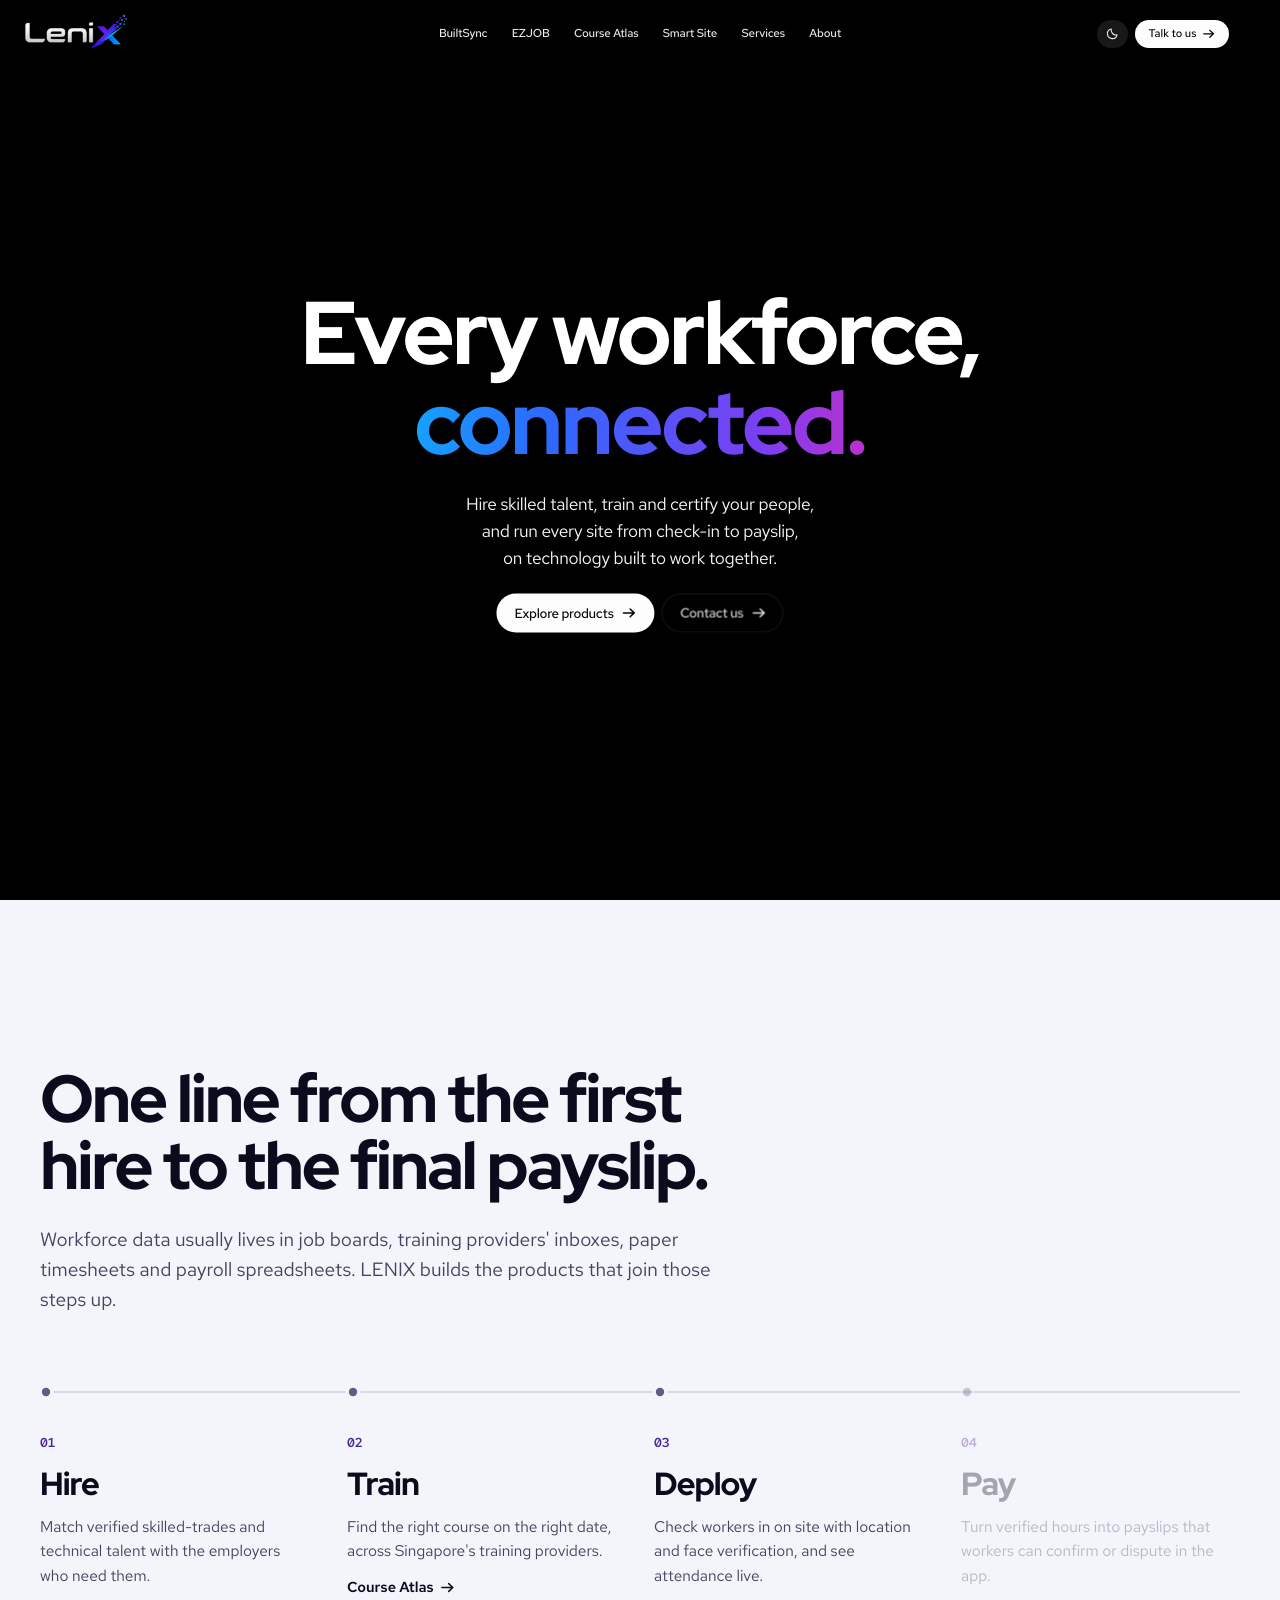
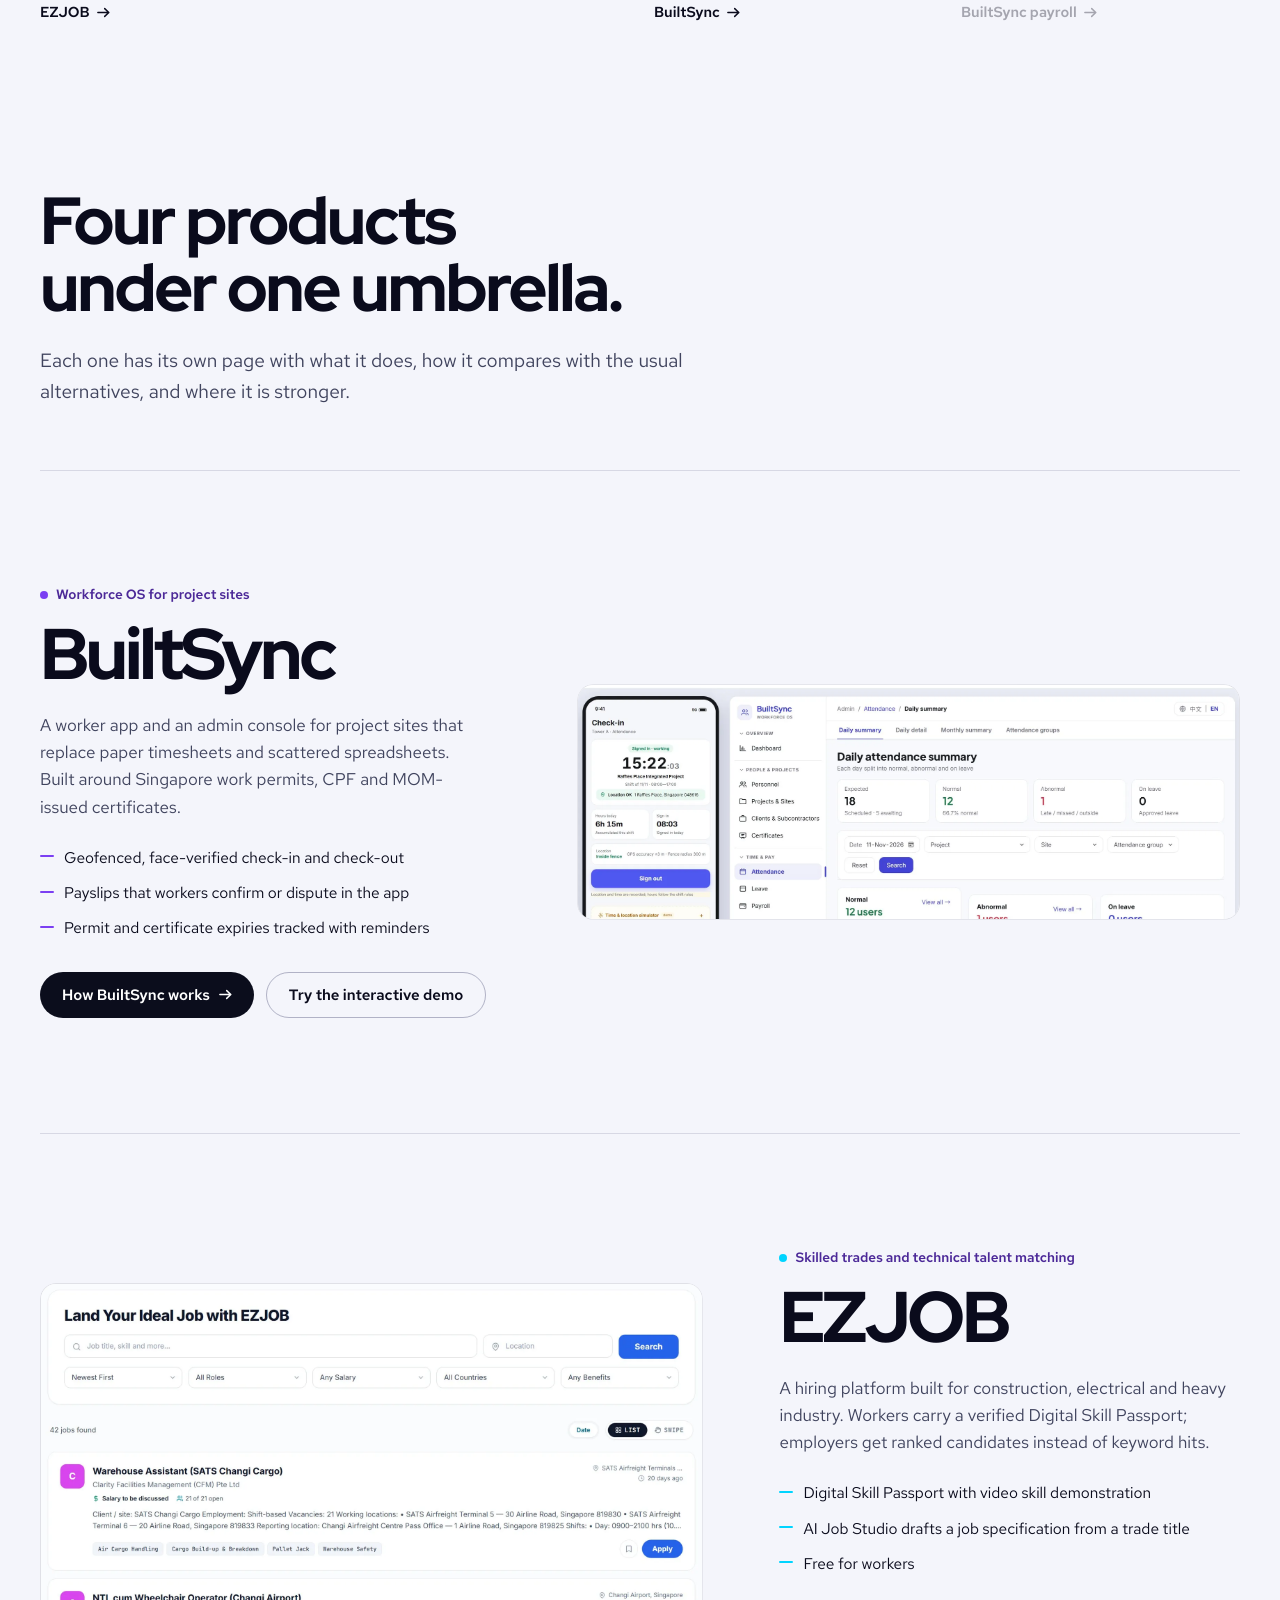
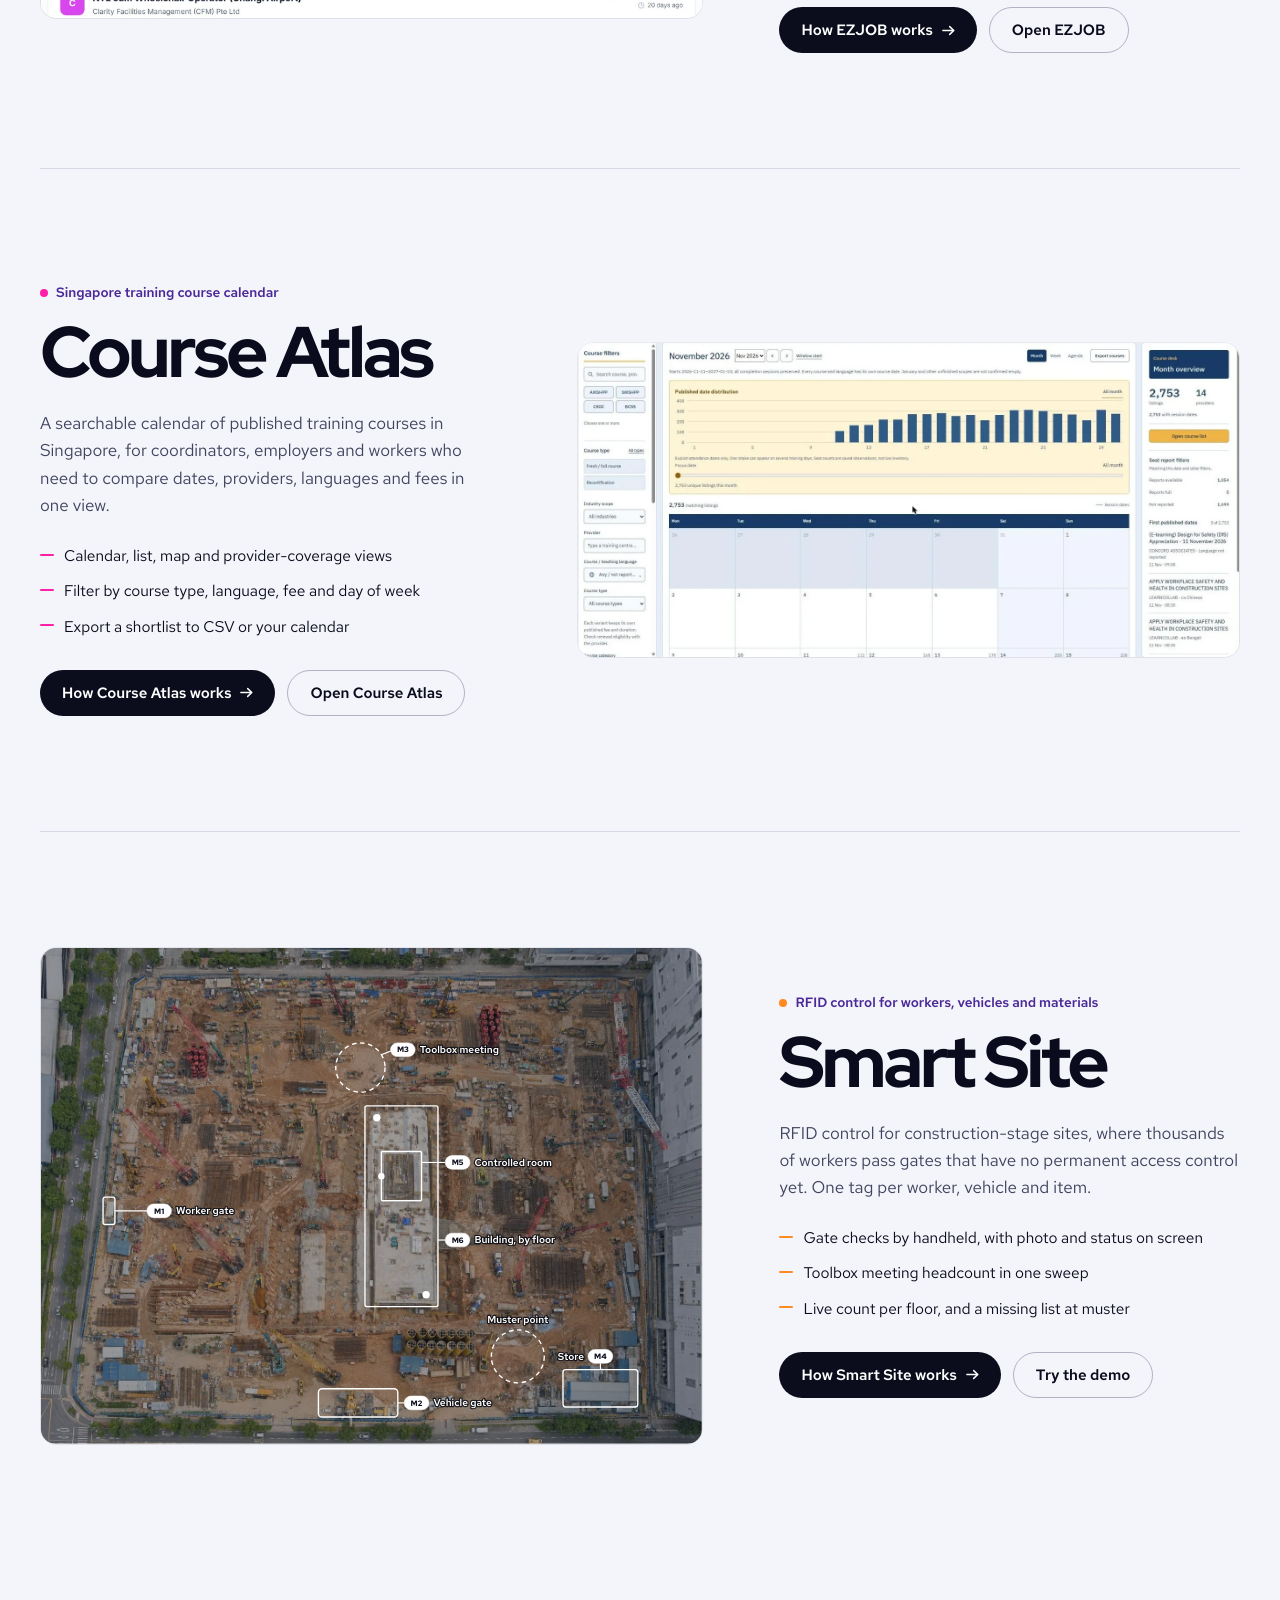
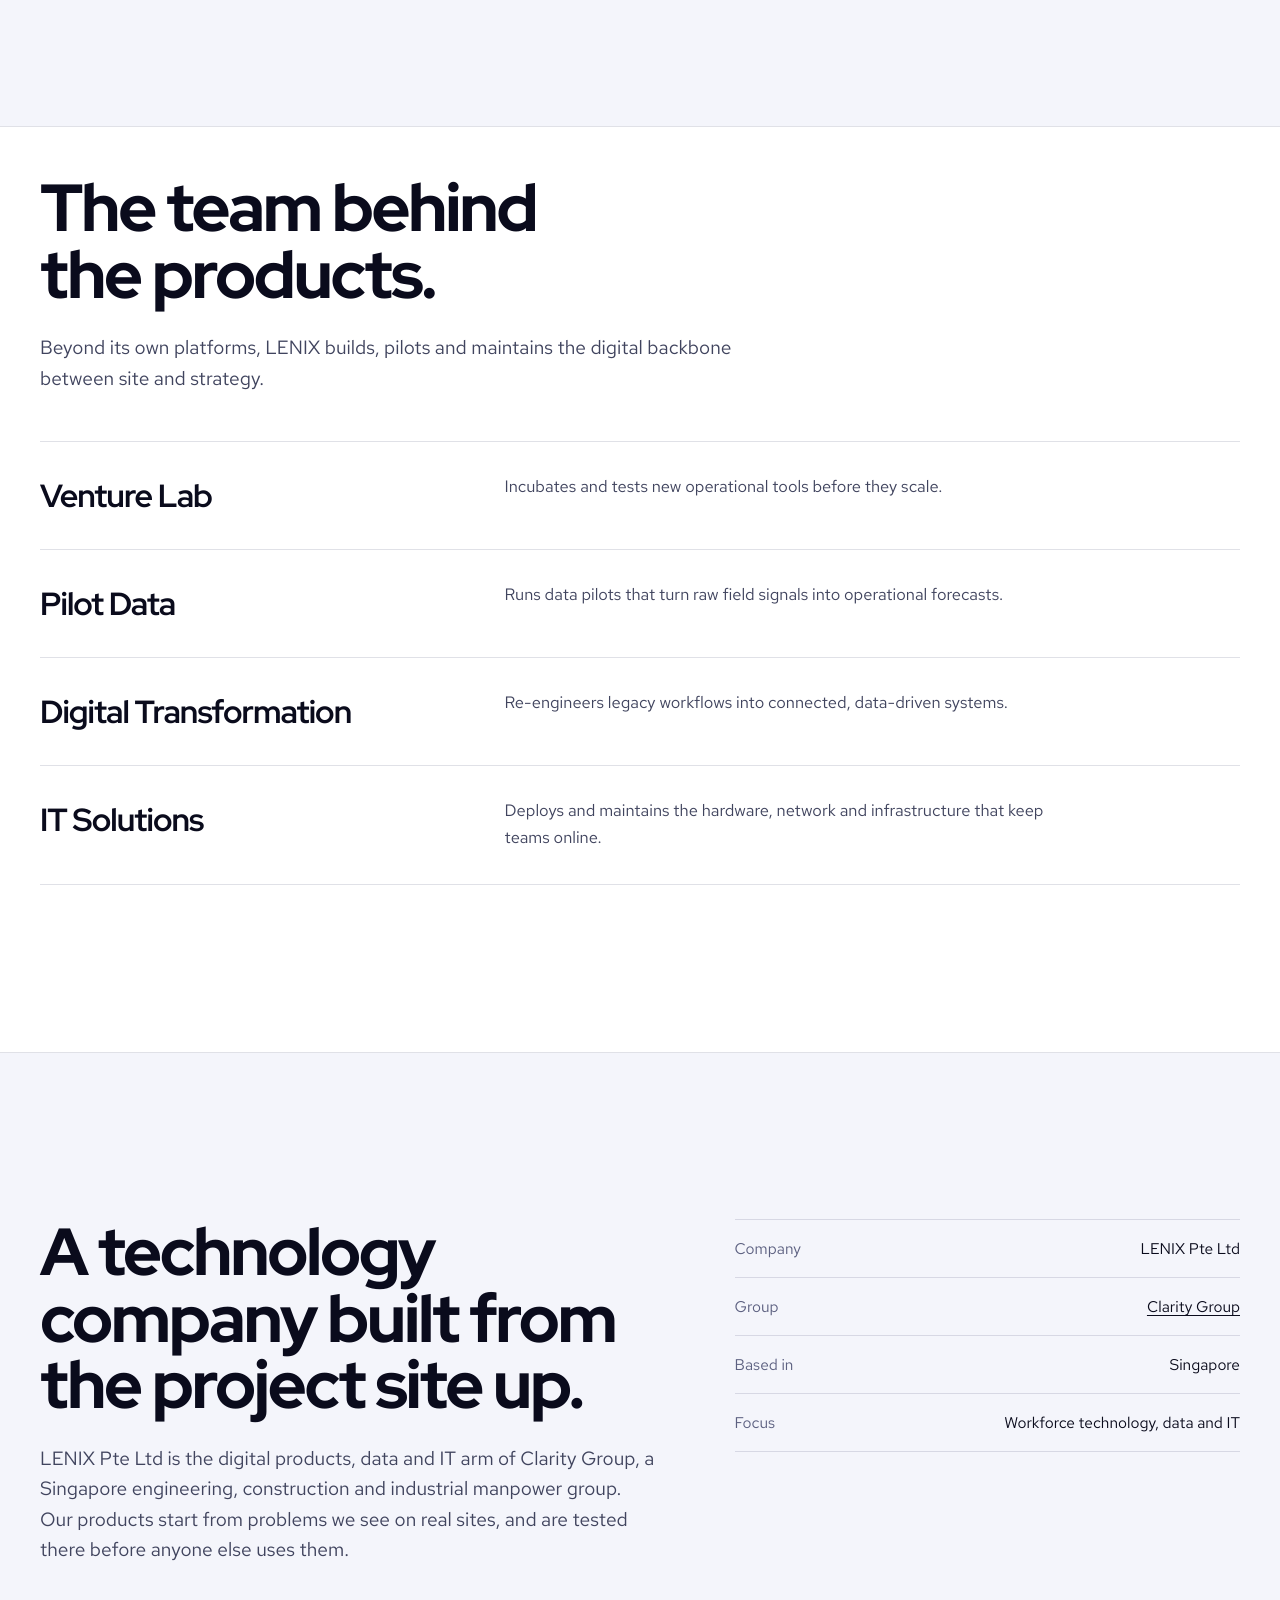
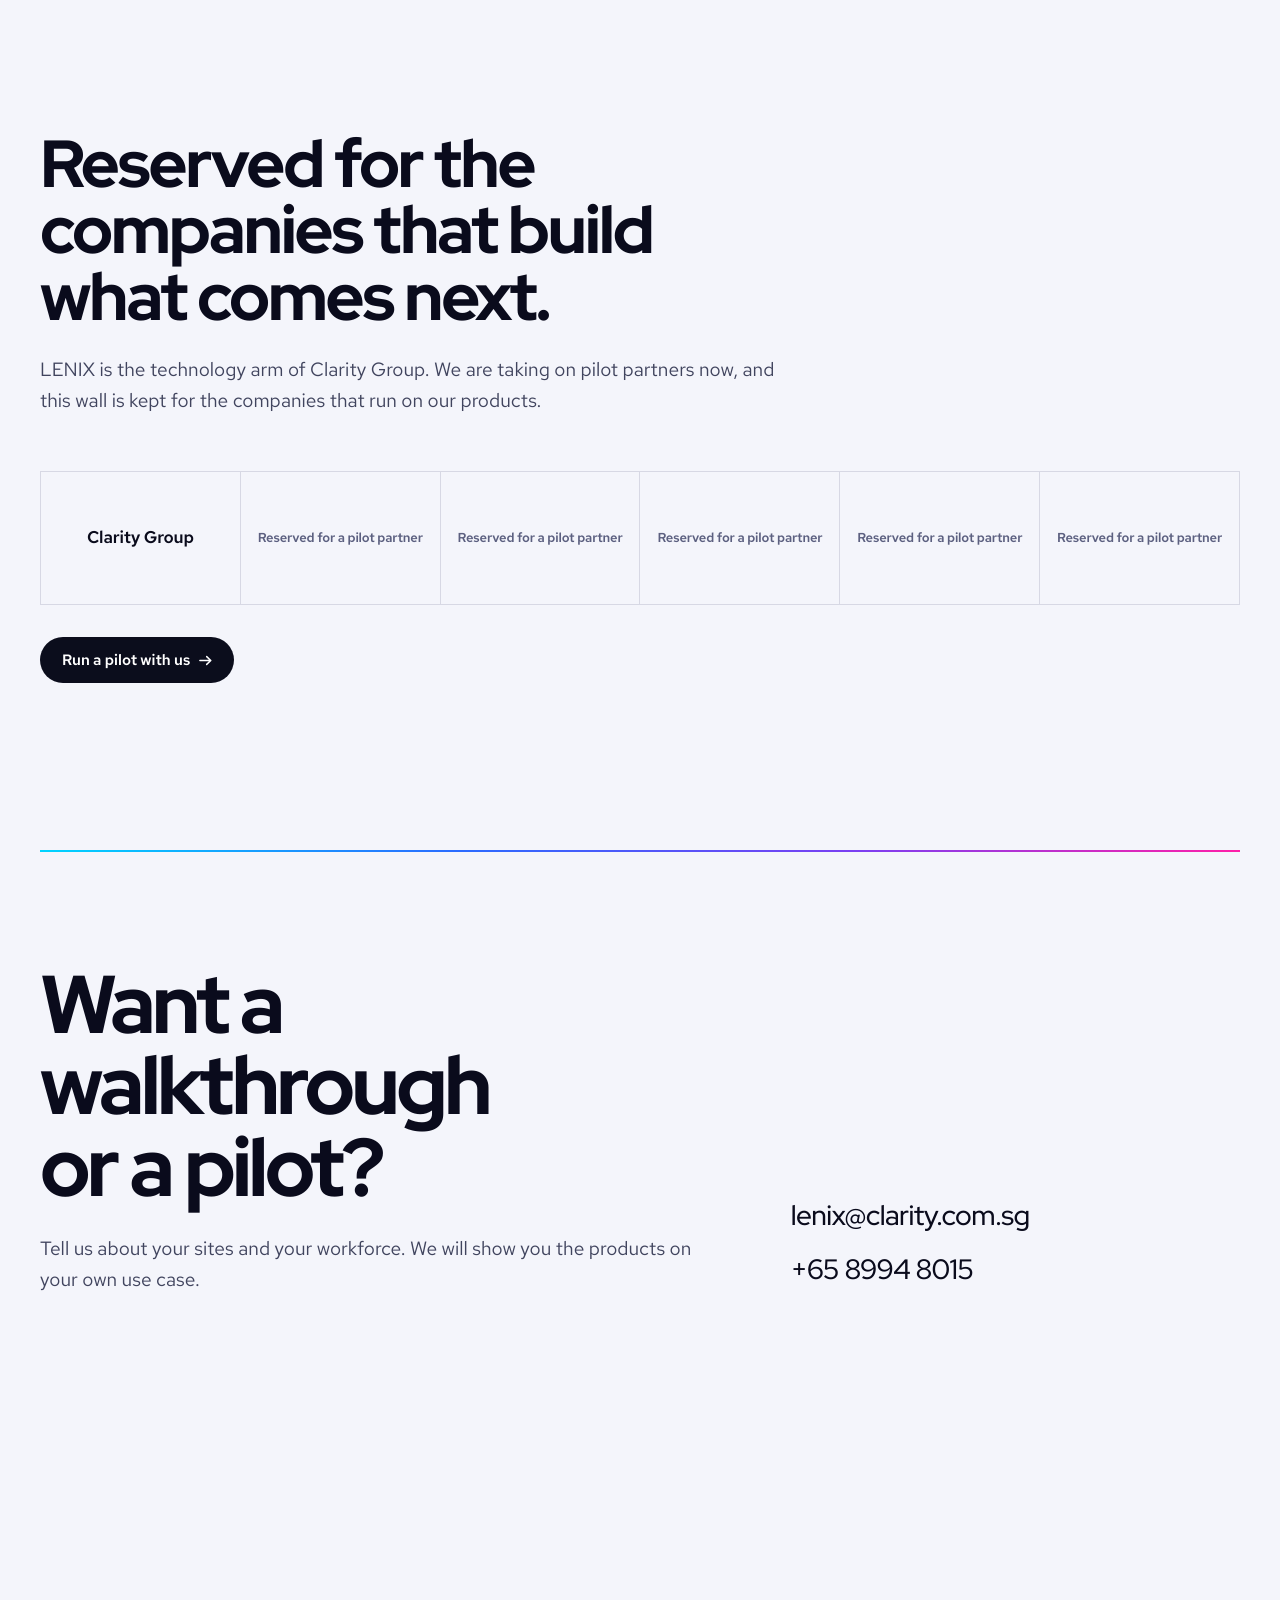
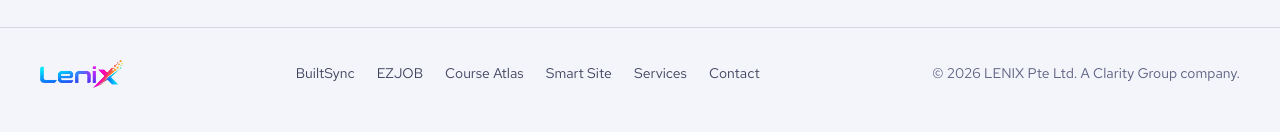
==== commit 5eb7dc2c: "Refine main with impeccable passes: type, spacing, colour, motion, images - typeset/bolder: Red Hat " ====
--- a/index.html
+++ b/index.html
@@ -3,149 +3,218 @@
 <head>
 <meta charset="utf-8">
 <meta name="viewport" content="width=device-width, initial-scale=1, viewport-fit=cover">
-<title>LENIX | Connecting every workforce</title>
-<meta name="description" content="LENIX builds the technology that links the workforce together: EZJOB for hiring, Course Atlas for training, BuiltSync for running every project site and Smart Site for securing it.">
+<title>LENIX — Connecting every workforce</title>
+<meta name="description" content="LENIX builds the technology that links the workforce together: EZJOB for hiring, Course Atlas for training and BuiltSync for running every project site.">
 <script>
-(function(){var d=document.documentElement,t;try{t=localStorage.getItem('lenix-theme')}catch(e){}
+(function(){var t;try{t=localStorage.getItem('lenix-theme')}catch(e){}
 if(t!=='light'&&t!=='dark'){t=window.matchMedia&&matchMedia('(prefers-color-scheme: light)').matches?'light':'dark'}
-d.setAttribute('data-theme',t);
-if(!(window.matchMedia&&matchMedia('(prefers-reduced-motion: reduce)').matches)){d.classList.add('enter');
-try{if(!sessionStorage.getItem('lenix-seen')){d.classList.add('first');sessionStorage.setItem('lenix-seen','1')}}catch(e){}}
-})();
+document.documentElement.setAttribute('data-theme',t);})();
 </script>
 <link rel="preconnect" href="https://fonts.googleapis.com">
 <link rel="preconnect" href="https://fonts.gstatic.com" crossorigin>
-<link href="https://fonts.googleapis.com/css2?family=Geist:wght@300;400;500;600&family=Geist+Mono:wght@400;500&display=swap" rel="stylesheet">
+<link href="https://fonts.googleapis.com/css2?family=Red+Hat+Display:wght@700;800&family=Red+Hat+Mono:wght@500&family=Red+Hat+Text:wght@400;500;600&display=swap" rel="stylesheet">
 <link rel="stylesheet" href="assets/site.css">
 <link rel="stylesheet" href="assets/showcase.css">
-<link rel="stylesheet" href="assets/app.css">
-</head>
-<body style="--c:var(--violet)">
-<canvas id="gl" aria-hidden="true"></canvas>
-<div class="grain" aria-hidden="true"></div>
-<div class="veil" aria-hidden="true"><img src="assets/logo-on-dark.png" class="on-dark" alt=""><img src="assets/logo-on-light.png" class="on-light" alt=""><b>0</b></div>
-<div class="cur" aria-hidden="true"><i></i><span></span></div>
-<div class="progress" aria-hidden="true"></div>
-<header class="nav" id="nav">
-  <div class="nav-in">
-    <a class="nav-logo" href="index.html" aria-label="LENIX home"><img class="on-dark" src="assets/logo-on-dark.png" alt="LENIX" width="628" height="220"><img class="on-light" src="assets/logo-on-light.png" alt="LENIX" width="655" height="220"></a>
-    <nav class="nav-links" aria-label="Primary">
-      <div class="nav-dd">
-        <button type="button" aria-expanded="false" aria-haspopup="true">Products <svg viewBox="0 0 10 10" fill="none" aria-hidden="true"><path d="M1.5 3.5 5 7l3.5-3.5" stroke="currentColor" stroke-width="1.4" stroke-linecap="round" stroke-linejoin="round"/></svg></button>
-        <div class="nav-panel"><a href="builtsync.html" style="--c:var(--violet)"><i></i><span><b>BuiltSync</b><small>Workforce OS for project sites</small></span><svg class="arw" viewBox="0 0 12 10" fill="none" aria-hidden="true"><path d="M0.8 5h10M7.1 1.4 10.9 5l-3.8 3.6" stroke="currentColor" stroke-width="1.35" stroke-linecap="round" stroke-linejoin="round"/></svg></a><a href="ezjob.html" style="--c:var(--cyan)"><i></i><span><b>EZJOB</b><small>Skilled trades and technical talent matching</small></span><svg class="arw" viewBox="0 0 12 10" fill="none" aria-hidden="true"><path d="M0.8 5h10M7.1 1.4 10.9 5l-3.8 3.6" stroke="currentColor" stroke-width="1.35" stroke-linecap="round" stroke-linejoin="round"/></svg></a><a href="courseatlas.html" style="--c:var(--magenta)"><i></i><span><b>Course Atlas</b><small>Singapore training course calendar</small></span><svg class="arw" viewBox="0 0 12 10" fill="none" aria-hidden="true"><path d="M0.8 5h10M7.1 1.4 10.9 5l-3.8 3.6" stroke="currentColor" stroke-width="1.35" stroke-linecap="round" stroke-linejoin="round"/></svg></a><a href="smartsite.html" style="--c:var(--orange)"><i></i><span><b>Smart Site</b><small>RFID control for workers, vehicles and materials</small></span><svg class="arw" viewBox="0 0 12 10" fill="none" aria-hidden="true"><path d="M0.8 5h10M7.1 1.4 10.9 5l-3.8 3.6" stroke="currentColor" stroke-width="1.35" stroke-linecap="round" stroke-linejoin="round"/></svg></a><p>More products are on the way.</p></div>
-      </div>
-      <a href="platform.html">Platform</a><a href="index.html#services">Services</a><a href="about.html">About</a>
-    </nav>
-    <div class="nav-act">
+<link rel="stylesheet" href="assets/refine.css">
+<script type="speculationrules">{"prefetch":[{"where":{"href_matches":"/*.html"},"eagerness":"moderate"}]}</script>
+<script>
+(function(){
+  var root = document.documentElement;
+  if (window.matchMedia && matchMedia('(prefers-reduced-motion: reduce)').matches) return;
+  root.classList.add('anim');
+  var started = false, cleaned = false, bootTimer, safety;
+  function clean(){ if (cleaned) return; cleaned = true; clearTimeout(safety);
+    document.removeEventListener('animationend', onEnd, true);
+    root.classList.remove('anim'); root.classList.remove('go'); }
+  function onEnd(ev){ if (ev.animationName === 'pillIn' && ev.target.classList && ev.target.classList.contains('btn-ghost')) clean(); }
+  function start(){ if (started) return; started = true; clearTimeout(bootTimer);
+    document.addEventListener('animationend', onEnd, true);
+    safety = setTimeout(clean, 2600); root.classList.add('go'); }
+  function boot(){ bootTimer = setTimeout(start, 900);
+    if (document.fonts && document.fonts.ready) document.fonts.ready.then(start, start); else start(); }
+  if (document.readyState === 'loading') document.addEventListener('DOMContentLoaded', boot); else boot();
+})();
+</script></head>
+<body>
+<header class="topbar is-hidden" id="topbar" inert>
+  <div class="wrap bar">
+    <a class="tb-logo" href="#top" aria-label="LENIX home">
+      <img decoding="async" class="on-dark" src="assets/logo-on-dark.png" alt="LENIX" width="628" height="220">
+      <img decoding="async" class="on-light" src="assets/logo-on-light.png" alt="LENIX" width="655" height="220">
+    </a>
+    <nav class="tb-links" aria-label="Primary"><a href="builtsync.html">BuiltSync</a><a href="ezjob.html">EZJOB</a><a href="courseatlas.html">Course Atlas</a><a href="smartsite.html">Smart Site</a><a href="#services">Services</a><a href="#contact">Contact</a></nav>
+    <div class="tb-actions">
       <button class="icon-btn js-theme" type="button" aria-label="Switch theme"><svg class="i-sun" viewBox="0 0 16 16" fill="none" stroke="currentColor" stroke-width="1.4" stroke-linecap="round" aria-hidden="true"><circle cx="8" cy="8" r="3"/><path d="M8 1.2v1.6M8 13.2v1.6M1.2 8h1.6M13.2 8h1.6M3.2 3.2l1.1 1.1M11.7 11.7l1.1 1.1M3.2 12.8l1.1-1.1M11.7 4.3l1.1-1.1"/></svg><svg class="i-moon" viewBox="0 0 16 16" fill="none" stroke="currentColor" stroke-width="1.4" stroke-linecap="round" stroke-linejoin="round" aria-hidden="true"><path d="M13.6 9.6A6 6 0 0 1 6.4 2.4a6 6 0 1 0 7.2 7.2z"/></svg></button>
-      <a class="btn solid sm mag" href="#contact" data-t="Talk to us"><span>Talk to us</span><svg class="arw" viewBox="0 0 12 10" fill="none" aria-hidden="true"><path d="M0.8 5h10M7.1 1.4 10.9 5l-3.8 3.6" stroke="currentColor" stroke-width="1.35" stroke-linecap="round" stroke-linejoin="round"/></svg></a>
-      <button class="icon-btn nav-burger js-burger" type="button" aria-label="Open menu" aria-expanded="false" aria-controls="mmenu"><span></span></button>
-    </div>
-  </div>
+      <a class="pill solid sm" href="#contact">Talk to us <svg class="arw" viewBox="0 0 12 10" fill="none" aria-hidden="true"><path d="M0.8 5h10M7.1 1.4 10.9 5l-3.8 3.6" stroke="currentColor" stroke-width="1.35" stroke-linecap="round" stroke-linejoin="round"/></svg></a>
+      <button class="icon-btn tb-burger js-burger" type="button" aria-label="Open menu" aria-expanded="false" aria-controls="tbMenu"><span></span></button>
+    </div>
+  </div>
+  <nav class="tb-menu wrap" id="tbMenu" aria-label="Mobile"><a href="builtsync.html">BuiltSync</a><a href="ezjob.html">EZJOB</a><a href="courseatlas.html">Course Atlas</a><a href="smartsite.html">Smart Site</a><a href="#services">Services</a><a href="#contact">Contact</a></nav>
 </header>
-<nav class="mmenu" id="mmenu" aria-label="Mobile"><a href="builtsync.html">BuiltSync <small>Run the site</small></a><a href="ezjob.html">EZJOB <small>Hire</small></a><a href="courseatlas.html">Course Atlas <small>Train</small></a><a href="smartsite.html">Smart Site <small>Secure the site</small></a><a href="platform.html">Platform</a><a href="index.html#services">Services</a><a href="about.html">About</a><a href="#contact">Talk to us</a>
-  <button class="js-theme" type="button"><span class="js-theme-label">Light theme</span></button>
-</nav>
-<main>
-<section class="h3" id="top" data-shape="globe" data-pos="right">
-  <div class="wrap h3-in">
-    <p class="h3-tag mono" data-h>LENIX. Workforce technology from Singapore</p>
-    <h1 data-split="hero">Every workforce, connected.</h1>
-    <p class="h3-sub" data-h>Hire skilled talent, train and certify your people, and run every site from check-in to payslip, on technology built to work together.</p>
-    <div class="cta-row" data-h><a class="btn solid mag" href="#products" data-t="Explore products"><span>Explore products</span><svg class="arw" viewBox="0 0 12 10" fill="none" aria-hidden="true"><path d="M0.8 5h10M7.1 1.4 10.9 5l-3.8 3.6" stroke="currentColor" stroke-width="1.35" stroke-linecap="round" stroke-linejoin="round"/></svg></a><a class="btn line mag" href="#contact" data-t="Talk to us"><span>Talk to us</span><svg class="arw" viewBox="0 0 12 10" fill="none" aria-hidden="true"><path d="M0.8 5h10M7.1 1.4 10.9 5l-3.8 3.6" stroke="currentColor" stroke-width="1.35" stroke-linecap="round" stroke-linejoin="round"/></svg></a></div>
-  </div>
-  <div class="wrap h3-foot mono" data-h><span>1.3521&deg; N, 103.8198&deg; E</span><span class="js-clock">SGT</span><span>A Clarity Group company</span></div>
-</section>
-
-<div data-shape="thread" data-alpha=".7" data-pos="center">
-<section class="chapter" data-pin style="--n:10"><div class="chapter-pin"><p class="chapter-words"><span style="--i:0">One</span> <span style="--i:1">line</span> <span style="--i:2">from</span> <span style="--i:3">the</span> <span style="--i:4">first</span> <span style="--i:5">hire</span> <span style="--i:6">to</span> <span style="--i:7">the</span> <span style="--i:8">final</span> <span style="--i:9">payslip.</span></p></div></section>
-</div>
-
-<section class="hpan" id="journey" data-shape="thread" data-alpha=".3">
-  <div class="hpan-pin">
-    <div class="wrap">
-      <div class="shead">
-        <h2 data-split>Five moments in a working life. One product behind each.</h2>
-        <p class="lede" data-r>Workforce data usually lives in job boards, training providers' inboxes, paper timesheets and payroll spreadsheets. LENIX builds the products that join those steps up.</p>
-      </div>
-    </div>
-    <div class="hpan-track"><a class="hp" href="ezjob.html" style="--c:var(--cyan)" data-cur="Open"><span class="mono">EZJOB</span><h3>Hire</h3><p>Match verified skilled-trades and technical talent with the employers who need them.</p><span class="go">See how <svg class="arw" viewBox="0 0 12 10" fill="none" aria-hidden="true"><path d="M0.8 5h10M7.1 1.4 10.9 5l-3.8 3.6" stroke="currentColor" stroke-width="1.35" stroke-linecap="round" stroke-linejoin="round"/></svg></span></a><a class="hp" href="courseatlas.html" style="--c:var(--magenta)" data-cur="Open"><span class="mono">Course Atlas</span><h3>Train</h3><p>Find the right course on the right date, across Singapore&#x27;s training providers.</p><span class="go">See how <svg class="arw" viewBox="0 0 12 10" fill="none" aria-hidden="true"><path d="M0.8 5h10M7.1 1.4 10.9 5l-3.8 3.6" stroke="currentColor" stroke-width="1.35" stroke-linecap="round" stroke-linejoin="round"/></svg></span></a><a class="hp" href="builtsync.html" style="--c:var(--violet)" data-cur="Open"><span class="mono">BuiltSync</span><h3>Deploy</h3><p>Check workers in on site with location and face verification, and see attendance live.</p><span class="go">See how <svg class="arw" viewBox="0 0 12 10" fill="none" aria-hidden="true"><path d="M0.8 5h10M7.1 1.4 10.9 5l-3.8 3.6" stroke="currentColor" stroke-width="1.35" stroke-linecap="round" stroke-linejoin="round"/></svg></span></a><a class="hp" href="builtsync.html#functions" style="--c:var(--violet)" data-cur="Open"><span class="mono">BuiltSync payroll</span><h3>Pay</h3><p>Turn verified hours into payslips that workers can confirm or dispute in the app.</p><span class="go">See how <svg class="arw" viewBox="0 0 12 10" fill="none" aria-hidden="true"><path d="M0.8 5h10M7.1 1.4 10.9 5l-3.8 3.6" stroke="currentColor" stroke-width="1.35" stroke-linecap="round" stroke-linejoin="round"/></svg></span></a><a class="hp" href="smartsite.html" style="--c:var(--orange)" data-cur="Open"><span class="mono">Smart Site</span><h3>Secure</h3><p>Know who is on site and where they were last read, with one tag per worker, vehicle and item.</p><span class="go">See how <svg class="arw" viewBox="0 0 12 10" fill="none" aria-hidden="true"><path d="M0.8 5h10M7.1 1.4 10.9 5l-3.8 3.6" stroke="currentColor" stroke-width="1.35" stroke-linecap="round" stroke-linejoin="round"/></svg></span></a><a class="hp end" href="#contact" style="--c:var(--text-3)"><span class="mono">Next</span><h3>More to come</h3><p>New tools start in our Venture Lab, with a site that needs them.</p><span class="go">Bring us a problem <svg class="arw" viewBox="0 0 12 10" fill="none" aria-hidden="true"><path d="M0.8 5h10M7.1 1.4 10.9 5l-3.8 3.6" stroke="currentColor" stroke-width="1.35" stroke-linecap="round" stroke-linejoin="round"/></svg></span></a></div>
-    <div class="hpan-bar" aria-hidden="true"><i></i></div>
-  </div>
-</section>
-
-<section class="band" id="products">
-  <div class="wrap">
-    <div class="shead">
-      <h2 data-split>Four products under one umbrella.</h2>
-      <p class="lede" data-r>Each one has its own page with what it does, a demo you can use, how it compares with the usual alternatives, and where it is stronger.</p>
-    </div>
-  </div>
-</section>
-<section class="pseq" style="--n:4" aria-label="Products">
-  <i class="wp" data-shape="tower" data-pos="right" data-y="0.1" style="top:calc((4 * 105vh - 60vh) * 0 / 4 + 62vh)"></i><i class="wp" data-shape="card" data-pos="right" data-y="0.45" style="top:calc((4 * 105vh - 60vh) * 1 / 4 + 62vh)"></i><i class="wp" data-shape="calendar" data-pos="right" data-y="0.45" style="top:calc((4 * 105vh - 60vh) * 2 / 4 + 62vh)"></i><i class="wp" data-shape="site" data-pos="right" data-y="0.45" style="top:calc((4 * 105vh - 60vh) * 3 / 4 + 62vh)"></i>
-  <div class="pseq-pin">
-      <article class="pp" style="--c:var(--violet)">
-        <i class="wp-m" data-shape="tower" data-pos="right"></i>
-        <span class="mono">Workforce OS for project sites</span>
+
+<main class="hero" id="top">
+  <div class="bg" role="img" aria-label="Stylised globe of Earth rendered as a violet dot matrix against a starfield, slowly rotating">
+    <video class="bg-video is-active" id="bgVideoA" autoplay muted loop playsinline preload="auto" disablepictureinpicture aria-hidden="true" poster="https://d2ol7oe51mr4n9.cloudfront.net/user_38xzZboKViGWJOttwIXH07lWA1P/82e7eb75-c65f-490a-99b5-f3d1cad54200.webp">
+      <source src="https://d8j0ntlcm91z4.cloudfront.net/user_38xzZboKViGWJOttwIXH07lWA1P/hf_20260912_104036_bd6924f6-3c8e-417e-8465-6d03c8c2e9e6.mp4" type="video/mp4">
+    </video>
+    <video class="bg-video" id="bgVideoB" muted loop playsinline preload="metadata" disablepictureinpicture aria-hidden="true" poster="https://d2ol7oe51mr4n9.cloudfront.net/user_38xzZboKViGWJOttwIXH07lWA1P/82e7eb75-c65f-490a-99b5-f3d1cad54200.webp">
+      <source src="https://d8j0ntlcm91z4.cloudfront.net/user_38xzZboKViGWJOttwIXH07lWA1P/hf_20260912_104036_bd6924f6-3c8e-417e-8465-6d03c8c2e9e6.mp4" type="video/mp4">
+    </video>
+  </div>
+
+  <header class="nav">
+    <a class="logo" href="#top" aria-label="LENIX home"><img decoding="async" src="assets/logo-on-dark.png" alt="LENIX" width="628" height="220"></a>
+    <nav class="nav-links" aria-label="Primary"><a href="builtsync.html">BuiltSync</a><a href="ezjob.html">EZJOB</a><a href="courseatlas.html">Course Atlas</a><a href="smartsite.html">Smart Site</a><a href="#services">Services</a><a href="#about">About</a></nav>
+    <div class="nav-actions">
+      <button class="btn btn-login js-theme" type="button" aria-label="Switch theme"><svg class="i-sun" viewBox="0 0 16 16" fill="none" stroke="currentColor" stroke-width="1.4" stroke-linecap="round" aria-hidden="true"><circle cx="8" cy="8" r="3"/><path d="M8 1.2v1.6M8 13.2v1.6M1.2 8h1.6M13.2 8h1.6M3.2 3.2l1.1 1.1M11.7 11.7l1.1 1.1M3.2 12.8l1.1-1.1M11.7 4.3l1.1-1.1"/></svg><svg class="i-moon" viewBox="0 0 16 16" fill="none" stroke="currentColor" stroke-width="1.4" stroke-linecap="round" stroke-linejoin="round" aria-hidden="true"><path d="M13.6 9.6A6 6 0 0 1 6.4 2.4a6 6 0 1 0 7.2 7.2z"/></svg></button>
+      <a class="btn btn-nav-start" href="#contact">Talk to us <svg class="arw" viewBox="0 0 12 10" fill="none" aria-hidden="true"><path d="M0.8 5h10M7.1 1.4 10.9 5l-3.8 3.6" stroke="currentColor" stroke-width="1.35" stroke-linecap="round" stroke-linejoin="round"/></svg></a>
+    </div>
+    <button class="burger js-burger" id="burger" type="button" aria-label="Open menu" aria-expanded="false" aria-controls="menu"><span></span></button>
+  </header>
+
+  <nav class="menu" id="menu" aria-label="Mobile">
+    <a href="builtsync.html">BuiltSync</a><a href="ezjob.html">EZJOB</a><a href="courseatlas.html">Course Atlas</a><a href="smartsite.html">Smart Site</a><a href="#services">Services</a><a href="#about">About</a>
+    <div class="divider"></div>
+    <button class="m-theme js-theme" type="button"><span class="js-theme-label">Light theme</span></button>
+    <a class="m-start" href="#contact">Talk to us <svg class="arw" viewBox="0 0 12 10" fill="none" aria-hidden="true"><path d="M0.8 5h10M7.1 1.4 10.9 5l-3.8 3.6" stroke="currentColor" stroke-width="1.35" stroke-linecap="round" stroke-linejoin="round"/></svg></a>
+  </nav>
+
+  <div class="hero-inner">
+    <h1><span class="ln"><span class="ln-i">Every workforce,</span></span>
+        <span class="ln"><span class="ln-i grad-text">connected.</span></span></h1>
+    <p class="sub">Hire skilled talent, train and certify your people,<br>
+      and run every site from check-in to payslip,<br>
+      on technology built to work together.</p>
+    <div class="ctas">
+      <a class="btn btn-lg btn-primary" href="#products">Explore products <svg class="arw" viewBox="0 0 12 10" fill="none" aria-hidden="true"><path d="M0.8 5h10M7.1 1.4 10.9 5l-3.8 3.6" stroke="currentColor" stroke-width="1.35" stroke-linecap="round" stroke-linejoin="round"/></svg></a>
+      <a class="btn btn-lg btn-ghost" href="#contact">Contact us <svg class="arw" viewBox="0 0 12 10" fill="none" aria-hidden="true"><path d="M0.8 5h10M7.1 1.4 10.9 5l-3.8 3.6" stroke="currentColor" stroke-width="1.35" stroke-linecap="round" stroke-linejoin="round"/></svg></a>
+    </div>
+  </div>
+</main>
+
+<section class="blk thread" id="loop">
+  <div class="wrap">
+    <h2>One line from the first hire to the final payslip.</h2>
+    <p class="lede">Workforce data usually lives in job boards, training providers' inboxes, paper timesheets and payroll spreadsheets. LENIX builds the products that join those steps up.</p>
+    <ol data-scroll data-steps>
+      <li><span class="n">01</span><h3>Hire</h3><p>Match verified skilled-trades and technical talent with the employers who need them.</p><a href="ezjob.html">EZJOB <svg class="arw" viewBox="0 0 12 10" fill="none" aria-hidden="true"><path d="M0.8 5h10M7.1 1.4 10.9 5l-3.8 3.6" stroke="currentColor" stroke-width="1.35" stroke-linecap="round" stroke-linejoin="round"/></svg></a></li>
+      <li><span class="n">02</span><h3>Train</h3><p>Find the right course on the right date, across Singapore's training providers.</p><a href="courseatlas.html">Course Atlas <svg class="arw" viewBox="0 0 12 10" fill="none" aria-hidden="true"><path d="M0.8 5h10M7.1 1.4 10.9 5l-3.8 3.6" stroke="currentColor" stroke-width="1.35" stroke-linecap="round" stroke-linejoin="round"/></svg></a></li>
+      <li><span class="n">03</span><h3>Deploy</h3><p>Check workers in on site with location and face verification, and see attendance live.</p><a href="builtsync.html">BuiltSync <svg class="arw" viewBox="0 0 12 10" fill="none" aria-hidden="true"><path d="M0.8 5h10M7.1 1.4 10.9 5l-3.8 3.6" stroke="currentColor" stroke-width="1.35" stroke-linecap="round" stroke-linejoin="round"/></svg></a></li>
+      <li><span class="n">04</span><h3>Pay</h3><p>Turn verified hours into payslips that workers can confirm or dispute in the app.</p><a href="builtsync.html#functions">BuiltSync payroll <svg class="arw" viewBox="0 0 12 10" fill="none" aria-hidden="true"><path d="M0.8 5h10M7.1 1.4 10.9 5l-3.8 3.6" stroke="currentColor" stroke-width="1.35" stroke-linecap="round" stroke-linejoin="round"/></svg></a></li>
+    </ol>
+  </div>
+</section>
+
+<section class="blk" id="products">
+  <div class="wrap">
+    <h2>Four products under one umbrella.</h2>
+    <p class="lede">Each one has its own page with what it does, how it compares with the usual alternatives, and where it is stronger.</p>
+    <article class="prow" id="builtsync" style="--c:var(--violet)">
+      <div class="p-copy">
         <h3>BuiltSync</h3>
+        <span class="kind">Workforce OS for project sites</span>
         <p>A worker app and an admin console for project sites that replace paper timesheets and scattered spreadsheets. Built around Singapore work permits, CPF and MOM-issued certificates.</p>
-        <ul><li>Geofenced, face-verified check-in and check-out</li><li>Payslips that workers confirm or dispute in the app</li><li>Permit and certificate expiries tracked with reminders</li></ul>
-        <div class="cta-row"><a class="btn solid mag" href="builtsync.html" data-t="How BuiltSync works"><span>How BuiltSync works</span><svg class="arw" viewBox="0 0 12 10" fill="none" aria-hidden="true"><path d="M0.8 5h10M7.1 1.4 10.9 5l-3.8 3.6" stroke="currentColor" stroke-width="1.35" stroke-linecap="round" stroke-linejoin="round"/></svg></a><a class="btn line mag" href="builtsync.html#demo" data-t="Try the interactive demo"><span>Try the interactive demo</span><svg class="arw" viewBox="0 0 12 10" fill="none" aria-hidden="true"><path d="M0.8 5h10M7.1 1.4 10.9 5l-3.8 3.6" stroke="currentColor" stroke-width="1.35" stroke-linecap="round" stroke-linejoin="round"/></svg></a></div>
-        <a class="pv" href="builtsync.html" tabindex="-1" aria-hidden="true"><img src="assets/shot-bs-att.jpg" alt="" width="1900" height="671" loading="lazy"></a>
-      </article>
-      <article class="pp" style="--c:var(--cyan)">
-        <i class="wp-m" data-shape="card" data-pos="right"></i>
-        <span class="mono">Skilled trades and technical talent matching</span>
+        <ul class="feats"><li>Geofenced, face-verified check-in and check-out</li><li>Payslips that workers confirm or dispute in the app</li><li>Permit and certificate expiries tracked with reminders</li></ul>
+        <div class="p-links">
+          <a class="pill solid" href="builtsync.html">How BuiltSync works <svg class="arw" viewBox="0 0 12 10" fill="none" aria-hidden="true"><path d="M0.8 5h10M7.1 1.4 10.9 5l-3.8 3.6" stroke="currentColor" stroke-width="1.35" stroke-linecap="round" stroke-linejoin="round"/></svg></a>
+          <a class="pill line" href="builtsync.html#demo">Try the interactive demo</a>
+        </div>
+      </div>
+      <a class="shot wipe" href="builtsync.html" aria-label="BuiltSync: full breakdown"><img decoding="async" src="assets/shot-bs-att.webp" alt="BuiltSync worker check-in screen beside the admin console attendance summary" width="1900" height="671" loading="lazy"></a>
+    </article>
+    <article class="prow flip" id="ezjob" style="--c:var(--cyan)">
+      <div class="p-copy">
         <h3>EZJOB</h3>
+        <span class="kind">Skilled trades and technical talent matching</span>
         <p>A hiring platform built for construction, electrical and heavy industry. Workers carry a verified Digital Skill Passport; employers get ranked candidates instead of keyword hits.</p>
-        <ul><li>Digital Skill Passport with video skill demonstration</li><li>AI Job Studio drafts a job specification from a trade title</li><li>Free for workers</li></ul>
-        <div class="cta-row"><a class="btn solid mag" href="ezjob.html" data-t="How EZJOB works"><span>How EZJOB works</span><svg class="arw" viewBox="0 0 12 10" fill="none" aria-hidden="true"><path d="M0.8 5h10M7.1 1.4 10.9 5l-3.8 3.6" stroke="currentColor" stroke-width="1.35" stroke-linecap="round" stroke-linejoin="round"/></svg></a><a class="btn line mag" href="https://lenix-ezjob.vercel.app/" data-t="Open EZJOB" target="_blank" rel="noopener"><span>Open EZJOB</span><svg class="arw" viewBox="0 0 12 10" fill="none" aria-hidden="true"><path d="M0.8 5h10M7.1 1.4 10.9 5l-3.8 3.6" stroke="currentColor" stroke-width="1.35" stroke-linecap="round" stroke-linejoin="round"/></svg></a></div>
-        <a class="pv" href="ezjob.html" tabindex="-1" aria-hidden="true"><img src="assets/shot-ez-jobs.jpg" alt="" width="1900" height="960" loading="lazy"></a>
-      </article>
-      <article class="pp" style="--c:var(--magenta)">
-        <i class="wp-m" data-shape="calendar" data-pos="right"></i>
-        <span class="mono">Singapore training course calendar</span>
+        <ul class="feats"><li>Digital Skill Passport with video skill demonstration</li><li>AI Job Studio drafts a job specification from a trade title</li><li>Free for workers</li></ul>
+        <div class="p-links">
+          <a class="pill solid" href="ezjob.html">How EZJOB works <svg class="arw" viewBox="0 0 12 10" fill="none" aria-hidden="true"><path d="M0.8 5h10M7.1 1.4 10.9 5l-3.8 3.6" stroke="currentColor" stroke-width="1.35" stroke-linecap="round" stroke-linejoin="round"/></svg></a>
+          <a class="pill line" href="https://lenix-ezjob.vercel.app/" target="_blank" rel="noopener">Open EZJOB</a>
+        </div>
+      </div>
+      <a class="shot wipe" href="ezjob.html" aria-label="EZJOB: full breakdown"><img decoding="async" src="assets/shot-ez-jobs.webp" alt="EZJOB job search with filters and live listings" width="1900" height="960" loading="lazy"></a>
+    </article>
+    <article class="prow" id="courseatlas" style="--c:var(--magenta)">
+      <div class="p-copy">
         <h3>Course Atlas</h3>
+        <span class="kind">Singapore training course calendar</span>
         <p>A searchable calendar of published training courses in Singapore, for coordinators, employers and workers who need to compare dates, providers, languages and fees in one view.</p>
-        <ul><li>Calendar, list, map and provider-coverage views</li><li>Filter by course type, language, fee and day of week</li><li>Export a shortlist to CSV or your calendar</li></ul>
-        <div class="cta-row"><a class="btn solid mag" href="courseatlas.html" data-t="How Course Atlas works"><span>How Course Atlas works</span><svg class="arw" viewBox="0 0 12 10" fill="none" aria-hidden="true"><path d="M0.8 5h10M7.1 1.4 10.9 5l-3.8 3.6" stroke="currentColor" stroke-width="1.35" stroke-linecap="round" stroke-linejoin="round"/></svg></a><a class="btn line mag" href="https://course-atlas-sg-shinn.shinnsohai.chatgpt.site/" data-t="Open Course Atlas" target="_blank" rel="noopener"><span>Open Course Atlas</span><svg class="arw" viewBox="0 0 12 10" fill="none" aria-hidden="true"><path d="M0.8 5h10M7.1 1.4 10.9 5l-3.8 3.6" stroke="currentColor" stroke-width="1.35" stroke-linecap="round" stroke-linejoin="round"/></svg></a></div>
-        <a class="pv" href="courseatlas.html" tabindex="-1" aria-hidden="true"><img src="assets/shot-courseatlas.jpg" alt="" width="1510" height="716" loading="lazy"></a>
-      </article>
-      <article class="pp" style="--c:var(--orange)">
-        <i class="wp-m" data-shape="site" data-pos="right"></i>
-        <span class="mono">RFID control for workers, vehicles and materials</span>
+        <ul class="feats"><li>Calendar, list, map and provider-coverage views</li><li>Filter by course type, language, fee and day of week</li><li>Export a shortlist to CSV or your calendar</li></ul>
+        <div class="p-links">
+          <a class="pill solid" href="courseatlas.html">How Course Atlas works <svg class="arw" viewBox="0 0 12 10" fill="none" aria-hidden="true"><path d="M0.8 5h10M7.1 1.4 10.9 5l-3.8 3.6" stroke="currentColor" stroke-width="1.35" stroke-linecap="round" stroke-linejoin="round"/></svg></a>
+          <a class="pill line" href="https://course-atlas-sg-shinn.shinnsohai.chatgpt.site/" target="_blank" rel="noopener">Open Course Atlas</a>
+        </div>
+      </div>
+      <a class="shot wipe" href="courseatlas.html" aria-label="Course Atlas: full breakdown"><img decoding="async" src="assets/shot-courseatlas.webp" alt="Course Atlas month calendar with course filters and listings" width="1510" height="716" loading="lazy"></a>
+    </article>
+    <article class="prow flip" id="smartsite" style="--c:var(--orange)">
+      <div class="p-copy">
         <h3>Smart Site</h3>
+        <span class="kind">RFID control for workers, vehicles and materials</span>
         <p>RFID control for construction-stage sites, where thousands of workers pass gates that have no permanent access control yet. One tag per worker, vehicle and item.</p>
-        <ul><li>Gate checks by handheld, with photo and status on screen</li><li>Toolbox meeting headcount in one sweep</li><li>Live count per floor, and a missing list at muster</li></ul>
-        <div class="cta-row"><a class="btn solid mag" href="smartsite.html" data-t="How Smart Site works"><span>How Smart Site works</span><svg class="arw" viewBox="0 0 12 10" fill="none" aria-hidden="true"><path d="M0.8 5h10M7.1 1.4 10.9 5l-3.8 3.6" stroke="currentColor" stroke-width="1.35" stroke-linecap="round" stroke-linejoin="round"/></svg></a><a class="btn line mag" href="smartsite.html#demo" data-t="Try the demo"><span>Try the demo</span><svg class="arw" viewBox="0 0 12 10" fill="none" aria-hidden="true"><path d="M0.8 5h10M7.1 1.4 10.9 5l-3.8 3.6" stroke="currentColor" stroke-width="1.35" stroke-linecap="round" stroke-linejoin="round"/></svg></a></div>
-        <a class="pv" href="smartsite.html" tabindex="-1" aria-hidden="true"><img src="assets/site-aerial.jpg" alt="" width="1448" height="1086" loading="lazy"></a>
-      </article>
-    <div class="pseq-vis"><a href="builtsync.html" data-cur="Open" aria-label="BuiltSync: full breakdown"><img src="assets/shot-bs-att.jpg" alt="BuiltSync worker check-in screen beside the admin console attendance summary" width="1900" height="671" loading="lazy"></a><a href="ezjob.html" data-cur="Open" aria-label="EZJOB: full breakdown"><img src="assets/shot-ez-jobs.jpg" alt="EZJOB job search with filters and live listings" width="1900" height="960" loading="lazy"></a><a href="courseatlas.html" data-cur="Open" aria-label="Course Atlas: full breakdown"><img src="assets/shot-courseatlas.jpg" alt="Course Atlas month calendar with course filters and listings" width="1510" height="716" loading="lazy"></a><a href="smartsite.html" data-cur="Open" aria-label="Smart Site: full breakdown"><img src="assets/site-aerial.jpg" alt="Aerial view of a construction site" width="1448" height="1086" loading="lazy"></a></div>
-    <div class="pseq-rail" role="group" aria-label="Jump to a product"><button type="button" aria-pressed="false">BuiltSync</button><button type="button" aria-pressed="false">EZJOB</button><button type="button" aria-pressed="false">Course Atlas</button><button type="button" aria-pressed="false">Smart Site</button></div>
-  </div>
-</section>
-
-<div class="mq" aria-hidden="true" data-shape="field" data-alpha=".4"><div class="mq-t"><a href="builtsync.html"><span>BuiltSync</span></a><a href="ezjob.html"><span>EZJOB</span></a><a href="courseatlas.html"><span>Course Atlas</span></a><a href="smartsite.html"><span>Smart Site</span></a><span class="dim">More to come</span><a href="builtsync.html"><span>BuiltSync</span></a><a href="ezjob.html"><span>EZJOB</span></a><a href="courseatlas.html"><span>Course Atlas</span></a><a href="smartsite.html"><span>Smart Site</span></a><span class="dim">More to come</span></div></div>
-
-<section class="band" id="services" data-shape="field" data-alpha=".34">
-  <div class="wrap">
-    <div class="shead">
-      <h2 data-split>The team behind the products.</h2>
-      <p class="lede" data-r>Beyond its own platforms, LENIX builds, pilots and maintains the digital backbone between site and strategy.</p>
-    </div>
-    <div class="svc"><div data-r><span class="mono">A</span><h3>Venture Lab</h3><p>Incubates and tests new operational tools before they scale.</p><svg class="arw" viewBox="0 0 12 10" fill="none" aria-hidden="true"><path d="M0.8 5h10M7.1 1.4 10.9 5l-3.8 3.6" stroke="currentColor" stroke-width="1.35" stroke-linecap="round" stroke-linejoin="round"/></svg></div><div data-r><span class="mono">B</span><h3>Pilot Data</h3><p>Runs data pilots that turn raw field signals into operational forecasts.</p><svg class="arw" viewBox="0 0 12 10" fill="none" aria-hidden="true"><path d="M0.8 5h10M7.1 1.4 10.9 5l-3.8 3.6" stroke="currentColor" stroke-width="1.35" stroke-linecap="round" stroke-linejoin="round"/></svg></div><div data-r><span class="mono">C</span><h3>Digital Transformation</h3><p>Re-engineers legacy workflows into connected, data-driven systems.</p><svg class="arw" viewBox="0 0 12 10" fill="none" aria-hidden="true"><path d="M0.8 5h10M7.1 1.4 10.9 5l-3.8 3.6" stroke="currentColor" stroke-width="1.35" stroke-linecap="round" stroke-linejoin="round"/></svg></div><div data-r><span class="mono">D</span><h3>IT Solutions</h3><p>Deploys and maintains the hardware, network and infrastructure that keep teams online.</p><svg class="arw" viewBox="0 0 12 10" fill="none" aria-hidden="true"><path d="M0.8 5h10M7.1 1.4 10.9 5l-3.8 3.6" stroke="currentColor" stroke-width="1.35" stroke-linecap="round" stroke-linejoin="round"/></svg></div></div>
-  </div>
-</section>
-
-<section class="band" id="about">
+        <ul class="feats"><li>Gate checks by handheld, with photo and status on screen</li><li>Toolbox meeting headcount in one sweep</li><li>Live count per floor, and a missing list at muster</li></ul>
+        <div class="p-links">
+          <a class="pill solid" href="smartsite.html">How Smart Site works <svg class="arw" viewBox="0 0 12 10" fill="none" aria-hidden="true"><path d="M0.8 5h10M7.1 1.4 10.9 5l-3.8 3.6" stroke="currentColor" stroke-width="1.35" stroke-linecap="round" stroke-linejoin="round"/></svg></a>
+          <a class="pill line" href="smartsite.html#demo">Try the demo</a>
+        </div>
+      </div>
+      <a class="shot wipe" href="smartsite.html" aria-label="Smart Site: full breakdown" data-step="0"><svg class="plan aerial" viewBox="0 0 1448 1086" role="img" aria-label="Aerial view of a construction site with RFID reader positions marked: a worker gate on the left hoarding, a vehicle gate at the bottom, a toolbox meeting area, the building with a controlled room and two stair-core readers, a store, and a muster point">
+  <image href="assets/site-aerial.webp" width="1448" height="1086" preserveAspectRatio="xMidYMid slice"/>
+  <rect class="scrim" width="1448" height="1086"/>
+  <g class="m m1">
+    <rect class="pl" x="136" y="546" width="26" height="60" rx="5"/><circle class="ping" cx="149" cy="576" r="64"/>
+    <path class="lead" d="M162 576h70"/><g class="tag"><rect x="232" y="561" width="54" height="30" rx="15"/><text x="259" y="582" text-anchor="middle">M1</text></g><text x="296" y="583">Worker gate</text>
+  </g>
+  <g class="m m2">
+    <rect class="pl" x="608" y="966" width="174" height="62" rx="8"/><circle class="ping" cx="695" cy="997" r="76"/>
+    <path class="lead" d="M782 997h14"/><g class="tag"><rect x="796" y="982" width="54" height="30" rx="15"/><text x="823" y="1003" text-anchor="middle">M2</text></g><text x="860" y="1004">Vehicle gate</text>
+  </g>
+  <g class="m m3">
+    <circle class="pl dash-ln" cx="700" cy="262" r="54"/><circle class="ping" cx="700" cy="262" r="64"/>
+    <path class="lead" d="M746 234l20-8"/><g class="tag"><rect x="766" y="208" width="54" height="30" rx="15"/><text x="793" y="229" text-anchor="middle">M3</text></g><text x="830" y="230">Toolbox meeting</text>
+  </g>
+  <g class="m m6">
+    <rect class="pl" x="710" y="346" width="160" height="440" rx="4"/>
+    <circle class="solid" cx="736" cy="372" r="8"/><circle class="solid" cx="844" cy="760" r="8"/>
+    <circle class="ping" cx="736" cy="372" r="48"/><circle class="ping" cx="844" cy="760" r="48"/>
+    <path class="lead" d="M870 640h16"/><g class="tag"><rect x="886" y="625" width="54" height="30" rx="15"/><text x="913" y="646" text-anchor="middle">M6</text></g><text x="950" y="647">Building, by floor</text>
+    <circle class="pl dash-ln" cx="1045" cy="895" r="58"/><circle class="ping" cx="1045" cy="895" r="66"/>
+    <text x="1045" y="822" text-anchor="middle">Muster point</text>
+  </g>
+  <g class="m m5">
+    <rect class="pl" x="746" y="446" width="88" height="108" rx="3"/><circle class="solid" cx="746" cy="500" r="7"/><circle class="ping" cx="746" cy="500" r="42"/>
+    <path class="lead" d="M834 470h52"/><g class="tag"><rect x="886" y="455" width="54" height="30" rx="15"/><text x="913" y="476" text-anchor="middle">M5</text></g><text x="950" y="477">Controlled room</text>
+  </g>
+  <g class="m m4">
+    <rect class="pl" x="1144" y="924" width="164" height="82" rx="6"/><circle class="ping" cx="1226" cy="965" r="76"/>
+    <path class="lead" d="M1226 924v-14"/><g class="tag"><rect x="1199" y="880" width="54" height="30" rx="15"/><text x="1226" y="901" text-anchor="middle">M4</text></g><text x="1190" y="902" text-anchor="end">Store</text>
+  </g>
+</svg></a>
+    </article>
+  </div>
+</section>
+
+<section class="blk" id="services" style="padding-top:clamp(24px, 4vw, 48px)">
+  <div class="wrap">
+    <h2>The team behind the products.</h2>
+    <p class="lede">Beyond its own platforms, LENIX builds, pilots and maintains the digital backbone between site and strategy.</p>
+    <div class="rows">
+      <div><h3>Venture Lab</h3><p>Incubates and tests new operational tools before they scale.</p></div>
+      <div><h3>Pilot Data</h3><p>Runs data pilots that turn raw field signals into operational forecasts.</p></div>
+      <div><h3>Digital Transformation</h3><p>Re-engineers legacy workflows into connected, data-driven systems.</p></div>
+      <div><h3>IT Solutions</h3><p>Deploys and maintains the hardware, network and infrastructure that keep teams online.</p></div>
+    </div>
+  </div>
+</section>
+
+<section class="blk" id="about">
   <div class="wrap split">
     <div>
-      <h2 data-split>A technology company built from the project site up.</h2>
-      <p class="lede" data-r>LENIX Pte Ltd is the digital products, data and IT arm of Clarity Group, a Singapore engineering, construction and industrial manpower group. Our products start from problems we see on real sites.</p>
-      <div class="cta-row" data-r><a class="btn line mag" href="about.html" data-t="About LENIX"><span>About LENIX</span><svg class="arw" viewBox="0 0 12 10" fill="none" aria-hidden="true"><path d="M0.8 5h10M7.1 1.4 10.9 5l-3.8 3.6" stroke="currentColor" stroke-width="1.35" stroke-linecap="round" stroke-linejoin="round"/></svg></a><a class="btn line mag" href="platform.html" data-t="See the platform"><span>See the platform</span><svg class="arw" viewBox="0 0 12 10" fill="none" aria-hidden="true"><path d="M0.8 5h10M7.1 1.4 10.9 5l-3.8 3.6" stroke="currentColor" stroke-width="1.35" stroke-linecap="round" stroke-linejoin="round"/></svg></a></div>
-    </div>
-    <dl class="facts" data-r>
+      <h2>A technology company built from the project site up.</h2>
+      <p class="lede">LENIX Pte Ltd is the digital products, data and IT arm of Clarity Group, a Singapore engineering, construction and industrial manpower group. Our products start from problems we see on real sites, and are tested there before anyone else uses them.</p>
+    </div>
+    <dl class="facts">
       <div><dt>Company</dt><dd>LENIX Pte Ltd</dd></div>
       <div><dt>Group</dt><dd><a href="https://www.clarity.com.sg/our-business/lenix" target="_blank" rel="noopener">Clarity Group</a></dd></div>
       <div><dt>Based in</dt><dd>Singapore</dd></div>
@@ -154,39 +223,40 @@
   </div>
 </section>
 
-<section class="band" id="clients">
-  <div class="wrap">
-    <div class="shead">
-      <h2 data-split>Reserved for the companies that build what comes next.</h2>
-      <p class="lede" data-r>We are taking on pilot partners now, and this wall is kept for the companies that run on our products.</p>
-    </div>
-    <ul class="clients"><li><a href="https://www.clarity.com.sg" target="_blank" rel="noopener">Clarity Group</a></li><li><span class="open">Reserved for a pilot partner</span></li><li><span class="open">Reserved for a pilot partner</span></li><li><span class="open">Reserved for a pilot partner</span></li><li><span class="open">Reserved for a pilot partner</span></li><li><span class="open">Reserved for a pilot partner</span></li></ul>
-  </div>
-</section>
-
-<section class="close" id="contact" data-shape="xmark" data-alpha=".42">
-  <div class="wrap">
-    <h2 data-split>Want a walkthrough or a pilot?</h2>
-    <p class="lede" data-r>Tell us about your sites and your workforce. We will show you the products on your own use case.</p>
-    <div class="close-links" data-r>
-      <a href="mailto:lenix@clarity.com.sg" data-cur="Email">lenix@clarity.com.sg</a>
-      <a href="tel:+6589948015" data-cur="Call">+65 8994 8015</a>
-    </div>
-  </div>
-</section>
-</main>
-<footer class="ft">
-  <div class="wrap">
-    <a href="index.html" aria-label="LENIX home"><img class="on-dark" src="assets/logo-on-dark.png" alt="LENIX" width="628" height="220"><img class="on-light" src="assets/logo-on-light.png" alt="LENIX" width="655" height="220"></a>
-    <nav aria-label="Footer"><a href="builtsync.html">BuiltSync</a><a href="ezjob.html">EZJOB</a><a href="courseatlas.html">Course Atlas</a><a href="smartsite.html">Smart Site</a><a href="platform.html">Platform</a><a href="about.html">About</a></nav>
+<section class="blk" id="clients">
+  <div class="wrap">
+    <h2>Reserved for the companies that build what comes next.</h2>
+    <p class="lede">LENIX is the technology arm of Clarity Group. We are taking on pilot partners now, and this wall is kept for the companies that run on our products.</p>
+    <ul class="clients"><li><a href="https://www.clarity.com.sg" target="_blank" rel="noopener">Clarity Group</a></li><li><a class="slot" href="#contact"><span>Reserved for a pilot partner</span><span>Claim this spot</span></a></li><li><a class="slot" href="#contact"><span>Reserved for a pilot partner</span><span>Claim this spot</span></a></li><li><a class="slot" href="#contact"><span>Reserved for a pilot partner</span><span>Claim this spot</span></a></li><li><a class="slot" href="#contact"><span>Reserved for a pilot partner</span><span>Claim this spot</span></a></li><li><a class="slot" href="#contact"><span>Reserved for a pilot partner</span><span>Claim this spot</span></a></li></ul>
+    <div class="p-links"><a class="pill solid" href="#contact">Run a pilot with us <svg class="arw" viewBox="0 0 12 10" fill="none" aria-hidden="true"><path d="M0.8 5h10M7.1 1.4 10.9 5l-3.8 3.6" stroke="currentColor" stroke-width="1.35" stroke-linecap="round" stroke-linejoin="round"/></svg></a></div>
+  </div>
+</section>
+
+<section class="blk" id="contact">
+  <div class="wrap contact">
+    <div>
+      <h2>Want a walkthrough or a pilot?</h2>
+      <p class="lede">Tell us about your sites and your workforce. We will show you the products on your own use case.</p>
+    </div>
+    <div class="contact-links">
+      <a href="mailto:lenix@clarity.com.sg">lenix@clarity.com.sg</a>
+      <a href="tel:+6589948015">+65 8994 8015</a>
+    </div>
+  </div>
+</section>
+<footer>
+  <div class="wrap">
+    <a href="#top" aria-label="LENIX home">
+      <img decoding="async" class="on-dark" src="assets/logo-on-dark.png" alt="LENIX" width="628" height="220">
+      <img decoding="async" class="on-light" src="assets/logo-on-light.png" alt="LENIX" width="655" height="220">
+    </a>
+    <nav aria-label="Footer">
+      <a href="builtsync.html">BuiltSync</a><a href="ezjob.html">EZJOB</a><a href="courseatlas.html">Course Atlas</a><a href="smartsite.html">Smart Site</a>
+      <a href="#services">Services</a><a href="#contact">Contact</a>
+    </nav>
     <span>&copy; 2026 LENIX Pte Ltd. A Clarity Group company.</span>
   </div>
 </footer>
 <script src="assets/site.js"></script>
-<script src="assets/vendor/gsap.min.js"></script>
-<script src="assets/vendor/ScrollTrigger.min.js"></script>
-<script src="assets/vendor/lenis.min.js"></script>
-<script src="assets/app.js"></script>
-<script type="module" src="assets/scene.js"></script>
 </body>
 </html>
--- a/assets/refine.css
+++ b/assets/refine.css
@@ -0,0 +1,160 @@
+/* LENIX refinement layer. Loaded after site.css and showcase.css.
+   One pass each from the impeccable commands: typeset and bolder (type), layout (spacing, borders),
+   colorize (product accent as a role), animate and delight (feedback, one scan motif), polish. */
+
+/* ---------- tokens ---------- */
+:root{
+  --font-display:'Red Hat Display', 'Segoe UI', system-ui, sans-serif;
+  --font-text:'Red Hat Text', 'Segoe UI', system-ui, sans-serif;
+  --font-num:'Red Hat Mono', ui-monospace, 'SFMono-Regular', Menlo, monospace;
+
+  /* spacing: a 4px base, named by step */
+  --s-1:4px; --s-2:8px; --s-3:12px; --s-4:16px; --s-5:24px; --s-6:32px; --s-7:48px; --s-8:72px;
+  --s-section:clamp(96px, 13vw, 176px);
+
+  /* borders: two line strengths, three radii */
+  --r-s:10px; --r-m:16px; --r-l:24px;
+  --line:rgba(190,196,255,.12); --line-strong:rgba(190,196,255,.26);
+
+  /* neutrals tinted toward the logo's blue-violet */
+  --page:#07070f; --surface:#0f1020; --surface-2:#181a30;
+  --text:#f4f4fb; --text-2:#bcbfd4; --text-3:#9295b1;
+  --lift:0 1px 0 rgba(255,255,255,.05) inset, 0 28px 60px -32px rgba(0,0,0,.75);
+
+  /* the product accent, readable as small text on either theme */
+  --c:var(--violet);
+  --c-ink:color-mix(in srgb, var(--c) 58%, var(--text));
+}
+html[data-theme="light"]{
+  --line:rgba(22,26,74,.13); --line-strong:rgba(22,26,74,.3);
+  --page:#f4f5fb; --surface:#ffffff; --surface-2:#e9ebf6;
+  --text:#0a0b1c; --text-2:#40445e; --text-3:#5c6080;
+  --lift:0 1px 0 rgba(255,255,255,.9) inset, 0 24px 48px -30px rgba(22,26,74,.28);
+}
+
+/* ---------- type ---------- */
+body{font-family:var(--font-text);font-size:16px}
+h1,h2,h3,.chapter-words,.next strong,.contact-links a,.scene-steps h3{font-family:var(--font-display)}
+.plan text{font-family:var(--font-text)}
+h2{font-weight:800;font-size:clamp(34px, 5.2vw, 68px);line-height:1;letter-spacing:-.035em;max-width:17ch}
+h3{font-weight:700}
+.sec h2{font-size:clamp(28px, 3.4vw, 44px);line-height:1.04;max-width:22ch}
+.lede{margin-top:var(--s-5);font-weight:400;font-size:clamp(17px, 1.5vw, 20px);line-height:1.58;max-width:58ch;text-wrap:pretty}
+.prose p,.fn dd,.rows p,.scene-steps p,.p-copy p,.verdict li{text-wrap:pretty}
+.hero h1{font-weight:800;letter-spacing:calc(-2.4 * var(--u))}
+.sub{font-weight:400}
+.page-hero h1{font-weight:800;font-size:clamp(42px, 6.4vw, 88px);line-height:.98;letter-spacing:-.04em;max-width:15ch}
+.chapter-words{font-weight:800;letter-spacing:-.045em}
+.p-copy h3{font-size:clamp(40px, 5.6vw, 76px);font-weight:800;letter-spacing:-.045em;line-height:.96}
+.scene-steps h3{font-weight:700;letter-spacing:-.03em}
+.rows h3{font-weight:700;font-size:clamp(22px, 2.5vw, 32px);letter-spacing:-.03em}
+.fn dt{font-family:var(--font-display);font-size:20px;font-weight:700;letter-spacing:-.02em}
+.contact h2{font-size:clamp(40px, 6.4vw, 88px);letter-spacing:-.045em}
+.next strong{font-weight:800;letter-spacing:-.045em}
+.thread li h3{font-family:var(--font-display);font-weight:800;letter-spacing:-.03em}
+/* numbers and codes read as data */
+.dash b,.plan .cnt,.scene-count,.thread .n,.dash output,.scene-steps .stat,.crumbs{font-family:var(--font-num);font-variant-numeric:tabular-nums;letter-spacing:0}
+.dash b{font-weight:500}
+
+/* ---------- layout: rhythm ---------- */
+.wrap{width:min(1200px, 100% - 48px)}
+.blk{padding-top:var(--s-section)}
+.blk:last-of-type{padding-bottom:var(--s-section)}
+.sec{padding-bottom:clamp(88px, 11vw, 144px)}
+.prow{padding:clamp(64px, 9vw, 128px) 0;border-top:1px solid var(--line);gap:clamp(32px, 6vw, 96px)}
+.p-copy{display:flex;flex-direction:column;align-items:flex-start}
+.p-copy .kind{order:-1;margin:0 0 var(--s-4);display:inline-flex;align-items:center;gap:var(--s-2);font-size:13.5px;font-weight:600;color:var(--c-ink)}
+.p-copy .kind::before{content:"";width:8px;height:8px;border-radius:50%;background:var(--c)}
+.p-copy p{margin-top:var(--s-5);font-size:17px;line-height:1.6}
+.feats{margin-top:var(--s-5);gap:var(--s-3)}
+.p-links{margin-top:var(--s-6);gap:var(--s-3)}
+.rows{margin-top:var(--s-7);border-bottom-color:var(--line)}
+.rows > div{padding:var(--s-6) 0;border-top-color:var(--line)}
+.fn > div{padding:var(--s-6) 0;border-top-color:var(--line)}
+.doc{gap:clamp(40px, 6vw, 96px)}
+#services{background:var(--surface);border-block:1px solid var(--line);padding-bottom:var(--s-section);margin-top:var(--s-section)}
+.contact{border-top:2px solid;border-image:var(--grad) 1;padding-top:clamp(64px, 9vw, 112px)}
+footer{margin-top:var(--s-section)}
+
+/* ---------- borders and surfaces ---------- */
+.shot,.stage,.tbl-wrap,.embed,.dash,.fit,.fn .ph{border-radius:var(--r-m);border-color:var(--line)}
+.shot,.stage,.tbl-wrap,.embed,.dash{box-shadow:var(--lift)}
+html.motion .wipe{clip-path:inset(0 0 100% 0 round 16px)}
+html.motion .wipe.in{clip-path:inset(0 0 0 0 round 16px)}
+.cmp thead th{border-bottom:1px solid var(--line-strong)}
+.cmp th,.cmp td{border-top-color:var(--line)}
+.topbar{border-bottom-color:var(--line)}
+.pill{height:46px;padding:0 22px;border-radius:23px;font-weight:600}
+.pill.sm{height:40px;padding:0 18px;border-radius:20px}
+.pill.line{border-color:var(--line-strong)}
+a:focus-visible,button:focus-visible,[tabindex]:focus-visible,input:focus-visible{outline:2px solid var(--c-ink);outline-offset:3px}
+
+/* ---------- colour: the product accent has jobs ---------- */
+.feats li::before{background:var(--c);height:2px;width:14px}
+.toc a.on{border-left-color:var(--c);border-left-width:2px;padding-left:15px}
+.cmp .us{background:color-mix(in srgb, var(--c) 9%, var(--surface-2))}
+.cmp thead .us{box-shadow:inset 0 2px 0 var(--c)}
+html.motion .scene-bar i{background:var(--c)}
+.crumbs a:hover{color:var(--c-ink)}
+.thread li a{color:var(--text)}
+.thread li:nth-child(1){--c:var(--cyan)} .thread li:nth-child(2){--c:var(--magenta)}
+.thread li:nth-child(3),.thread li:nth-child(4){--c:var(--violet)}
+.thread .n{color:var(--c-ink)}
+html.motion .thread li.on::before{background:var(--c)}
+.fn dt small{color:var(--c-ink)}
+.prose a,.note a,.tbl-note a{text-decoration-color:var(--c)}
+::selection{background:var(--c);color:#fff}
+
+/* ---------- motion: feedback and continuity ---------- */
+.pill{transition:background-color .2s ease, border-color .2s ease, opacity .2s ease, scale .14s ease, box-shadow .25s ease}
+.pill:active,.btn:active,.icon-btn:active{scale:.96}
+.pill.solid:hover{opacity:1;box-shadow:0 0 0 4px color-mix(in srgb, var(--c) 34%, transparent)}
+.pill.line:hover{border-color:var(--text);background:transparent}
+.tb-links a{border-bottom:0;background:linear-gradient(currentColor, currentColor) 100% 100% / 0 1px no-repeat;transition:color .2s ease, background-size .4s var(--e-reveal)}
+.tb-links a:hover,.tb-links a[aria-current="page"]{background-size:100% 1px;background-position:0 100%}
+.icon-btn svg{transition:rotate .5s var(--e-reveal)}
+.icon-btn.js-theme:hover svg{rotate:45deg}
+.rows > div{transition:padding .45s var(--e-reveal), border-color .3s ease}
+.rows h3{transition:color .3s ease}
+.facts div{transition:padding .4s var(--e-reveal)}
+a.shot{position:relative}
+a.shot img{transition:scale .9s var(--e-reveal)}
+.clients li{transition:translate .45s var(--e-reveal), border-color .3s ease}
+/* delight: a reader sweep in the product colour crosses a screen when you point at it */
+a.shot::after,.stage::after{content:"";position:absolute;left:0;right:0;top:0;height:28%;pointer-events:none;opacity:0;
+  background:linear-gradient(180deg, transparent, color-mix(in srgb, var(--c) 30%, transparent) 86%, var(--c) 99%, transparent);translate:0 -100%}
+@keyframes sweep{0%{translate:0 -100%;opacity:1}85%{opacity:1}100%{translate:0 360%;opacity:0}}
+.clients .slot{display:grid;place-items:center;width:100%;height:100%;text-decoration:none;position:relative;overflow:hidden}
+.clients .slot span{grid-area:1 / 1;font-size:13px;line-height:1.4;transition:translate .45s var(--e-reveal), opacity .3s ease}
+.clients .slot span:first-child{color:var(--text-3)}
+.clients .slot span:last-child{translate:0 140%;opacity:0;font-weight:600;color:var(--text)}
+@media (hover:hover){
+  .rows > div:hover{padding-left:var(--s-4);border-top-color:var(--line-strong)}
+  .rows > div:hover h3{color:var(--c-ink)}
+  .facts div:hover{padding-left:var(--s-3)}
+  a.shot:hover img{scale:1.025}
+  a.shot:hover::after,.stage:hover::after{animation:sweep 1.1s var(--e-soft) 1}
+  .clients li:hover{translate:0 -4px;border-color:var(--line-strong)}
+  .clients .slot:hover span:first-child{translate:0 -140%;opacity:0}
+  .clients .slot:hover span:last-child{translate:0 0;opacity:1}
+}
+.clients .slot:focus-visible span:first-child{translate:0 -140%;opacity:0}
+.clients .slot:focus-visible span:last-child{translate:0 0;opacity:1}
+/* continuity between pages */
+@view-transition{navigation:auto}
+::view-transition-old(root){animation:vtOut .22s ease both}
+::view-transition-new(root){animation:vtIn .5s var(--e-reveal) both}
+@keyframes vtOut{to{opacity:0}}
+@keyframes vtIn{from{opacity:0;translate:0 14px}}
+
+/* ---------- small screens, reduced motion ---------- */
+@media (max-width:900px){
+  .p-copy h3{font-size:clamp(40px, 11vw, 60px)}
+  h2{font-size:clamp(32px, 8.4vw, 48px)}
+}
+@media (prefers-reduced-motion:reduce){
+  ::view-transition-old(root),::view-transition-new(root){animation:none}
+  a.shot::after,.stage::after{display:none}
+  .pill,.rows > div,.facts div,a.shot img,.clients li,.clients .slot span,.icon-btn svg{transition:none}
+  .pill:active,.icon-btn:active{scale:1}
+}
